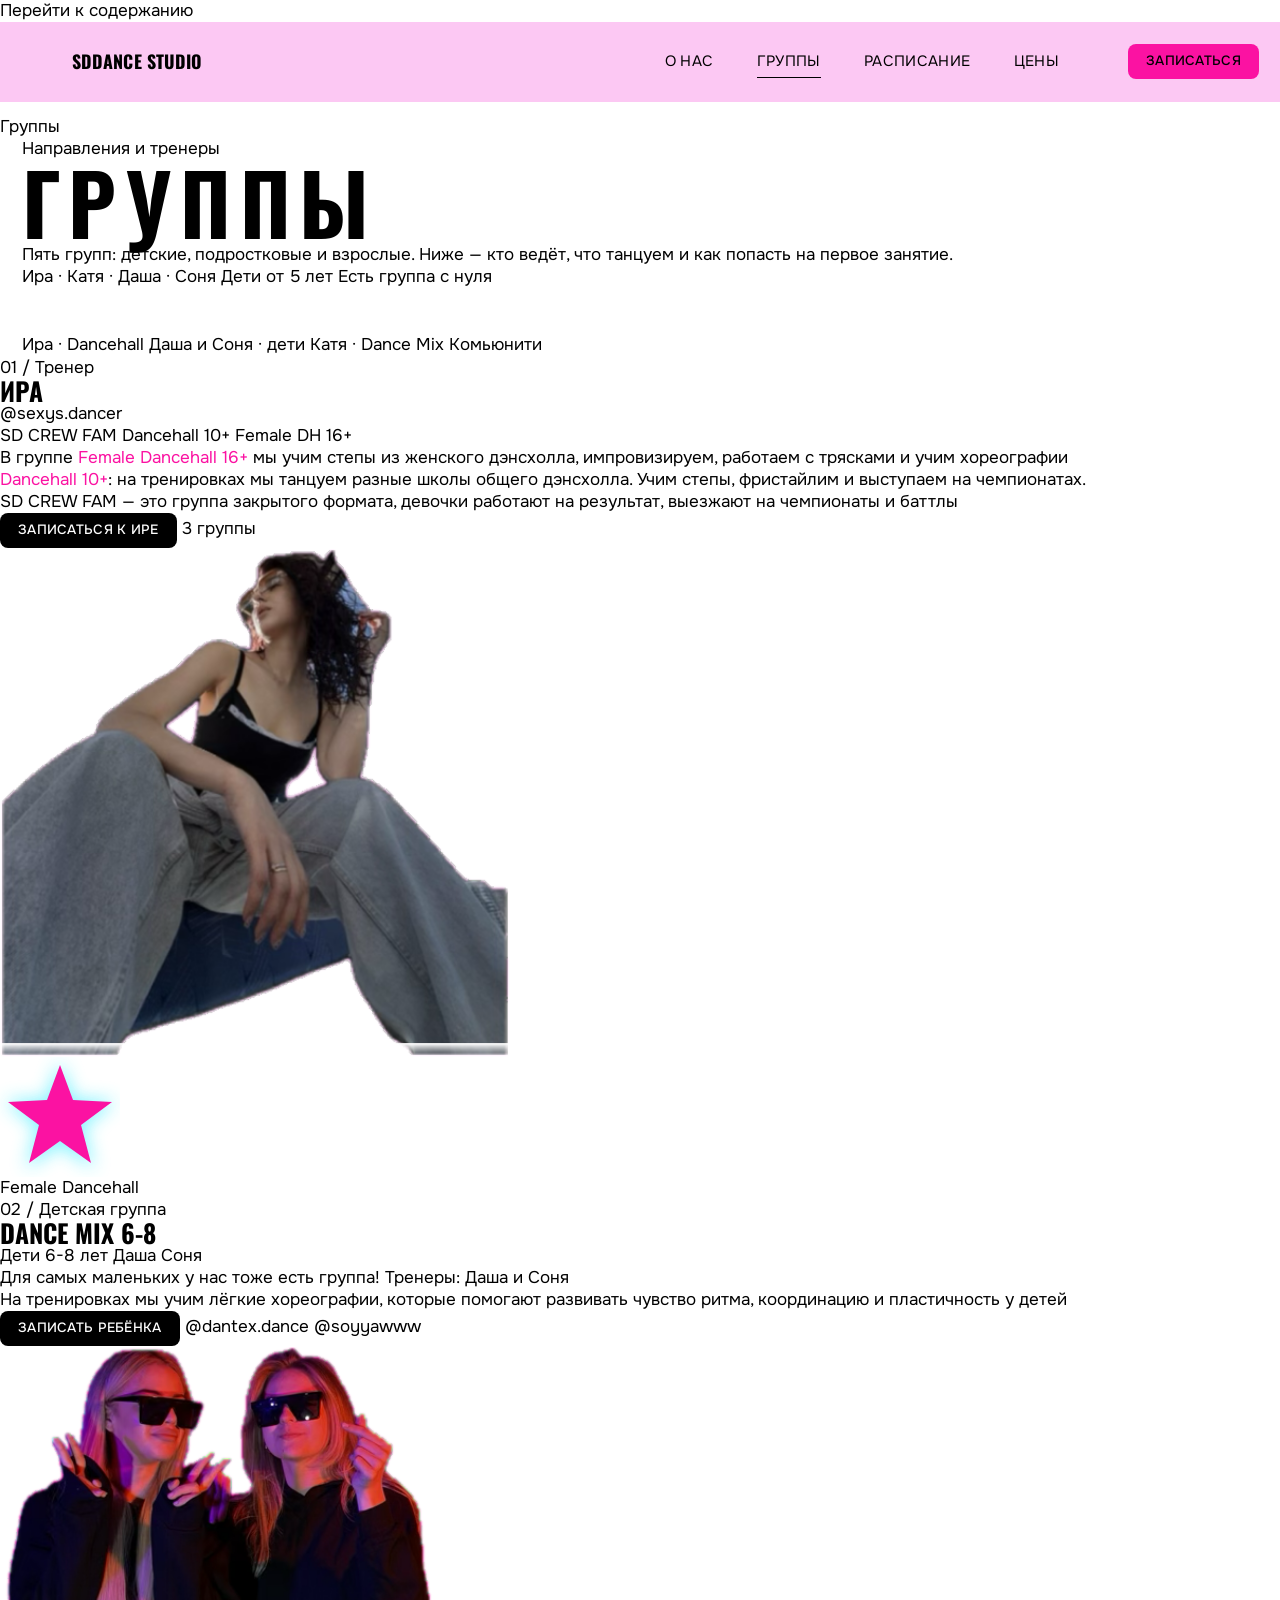
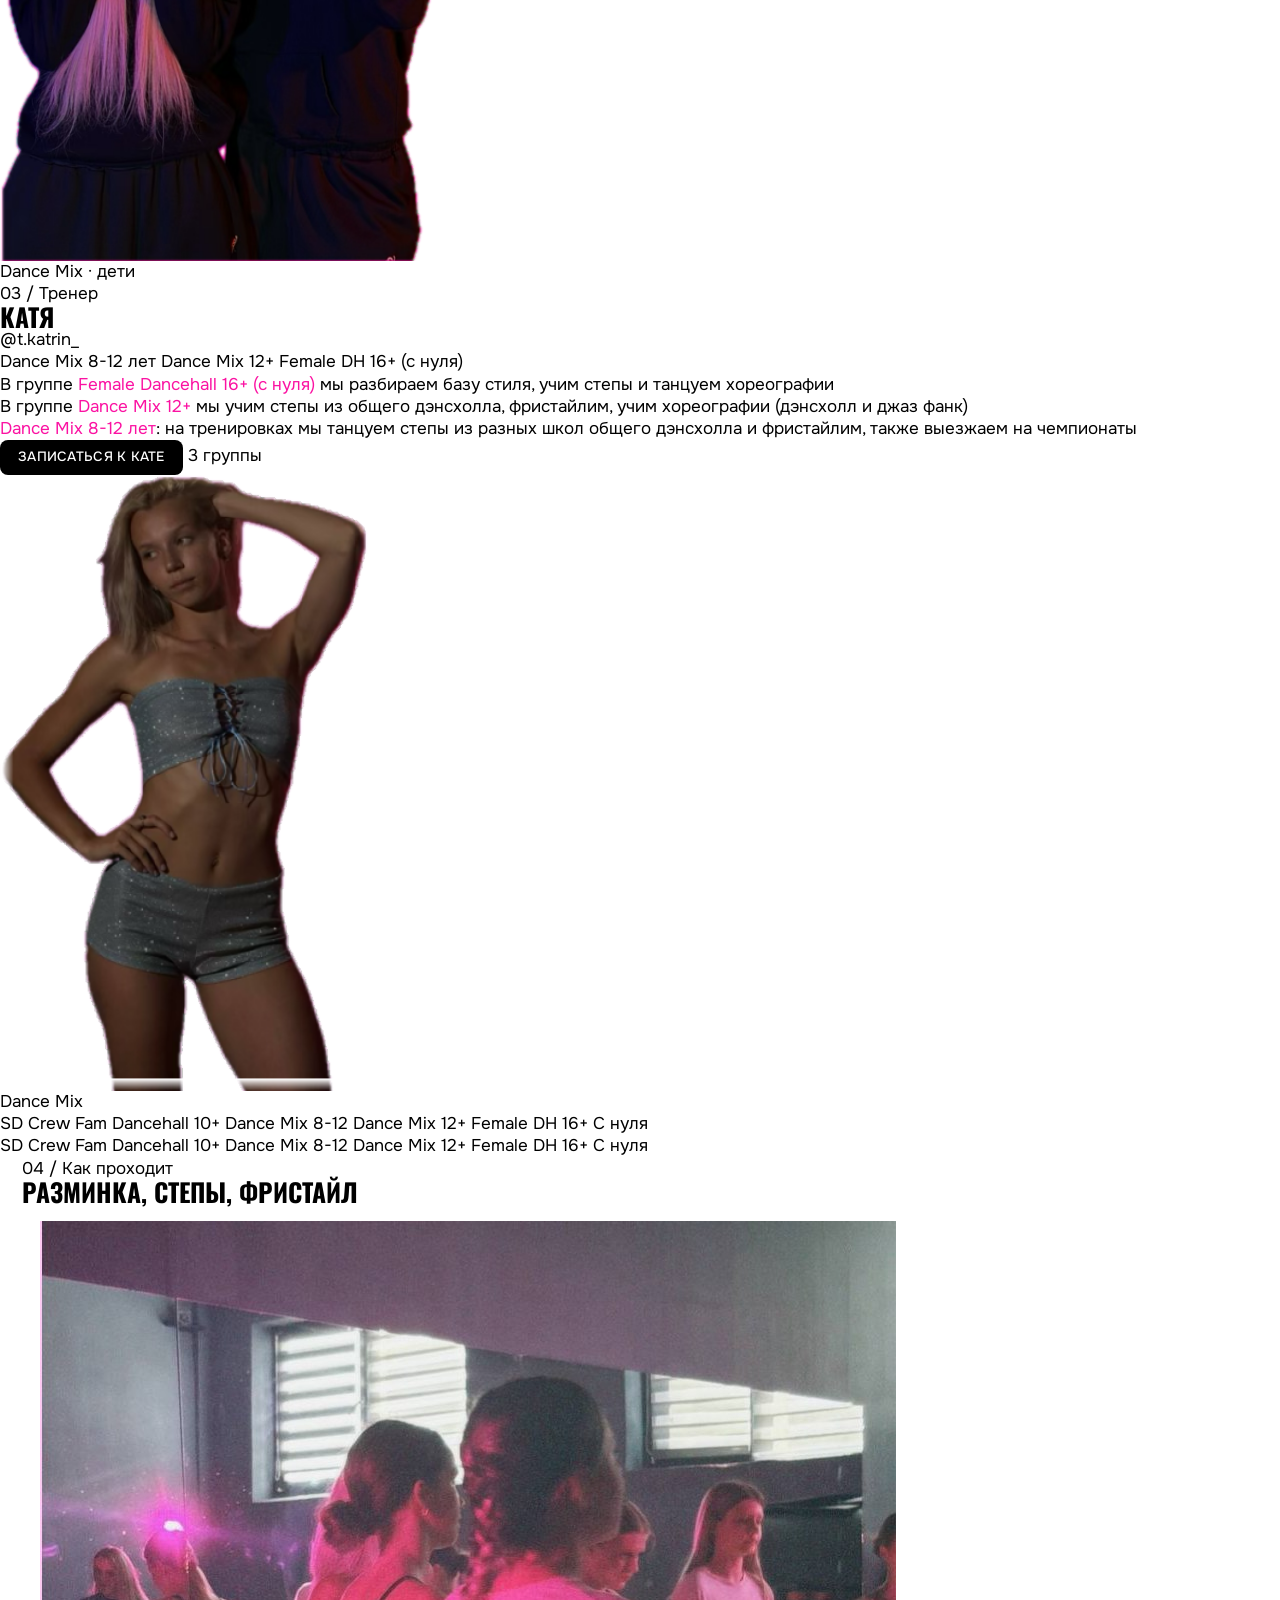
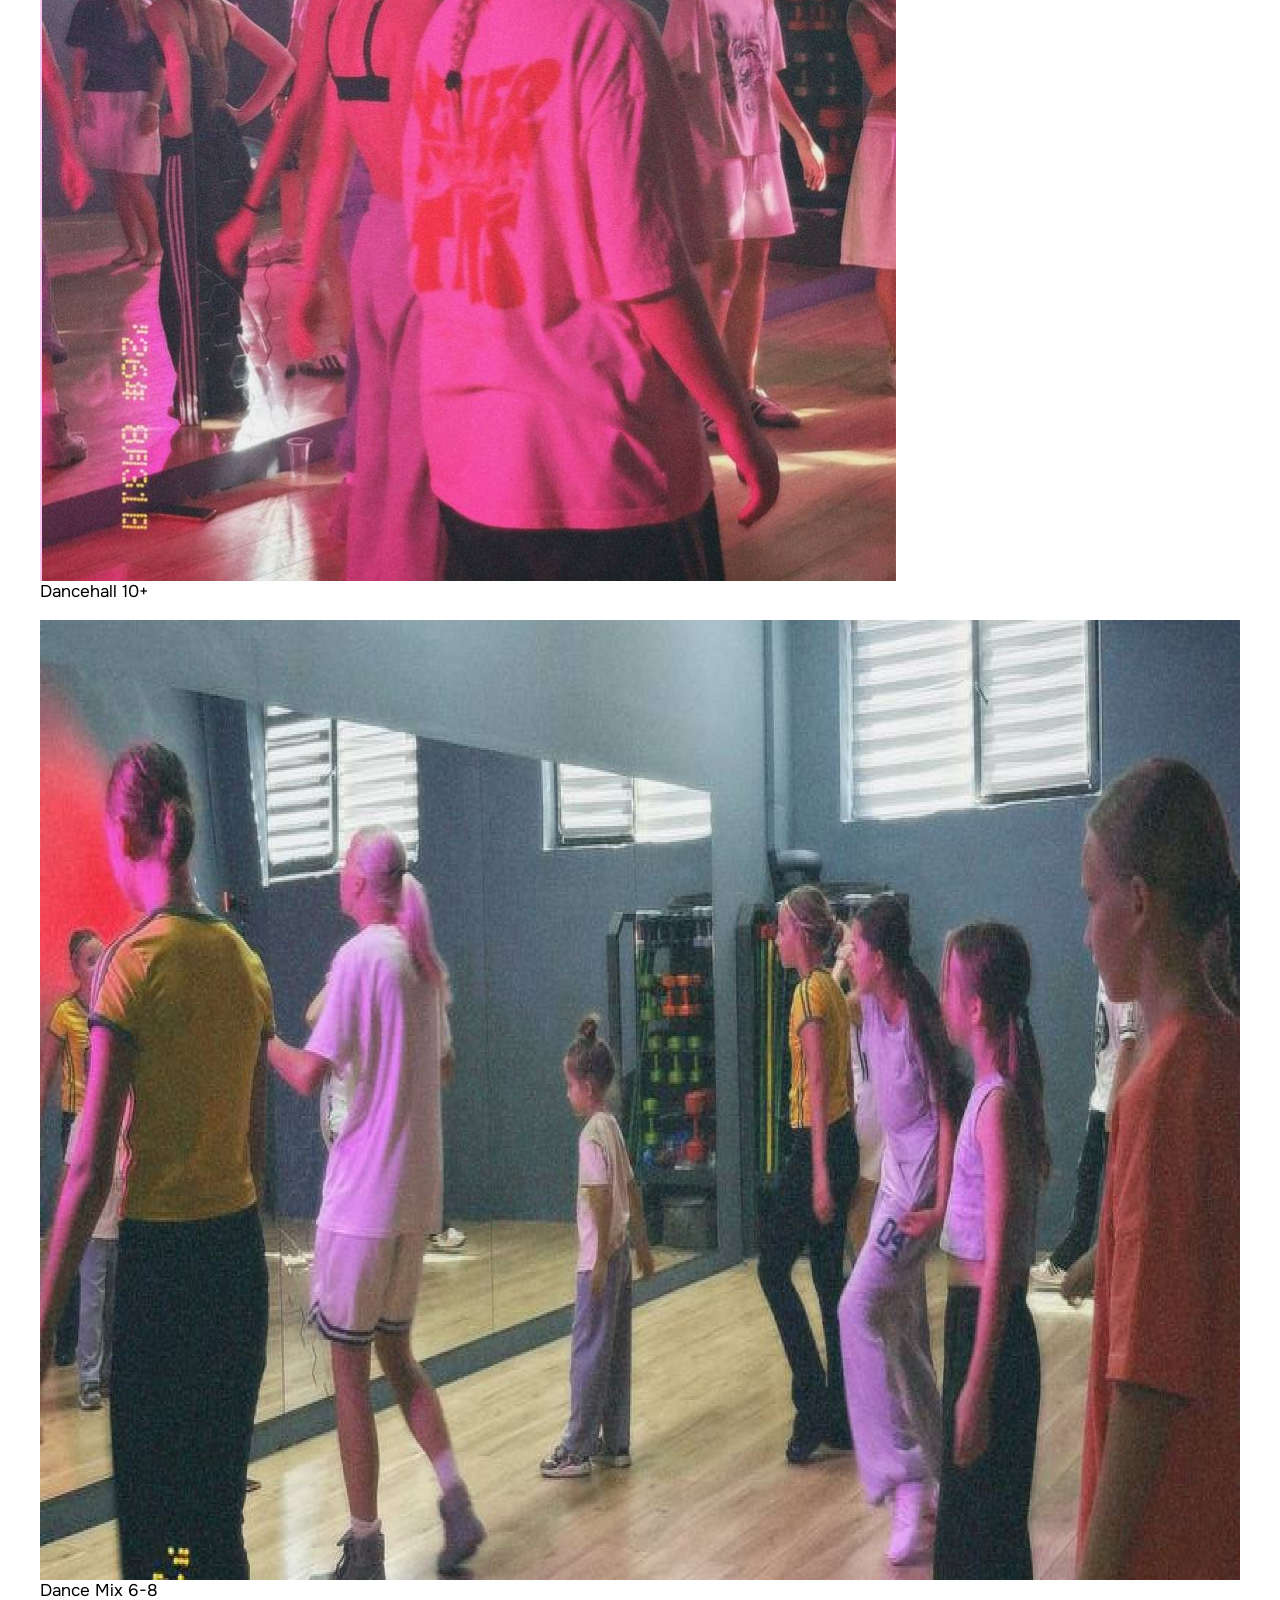
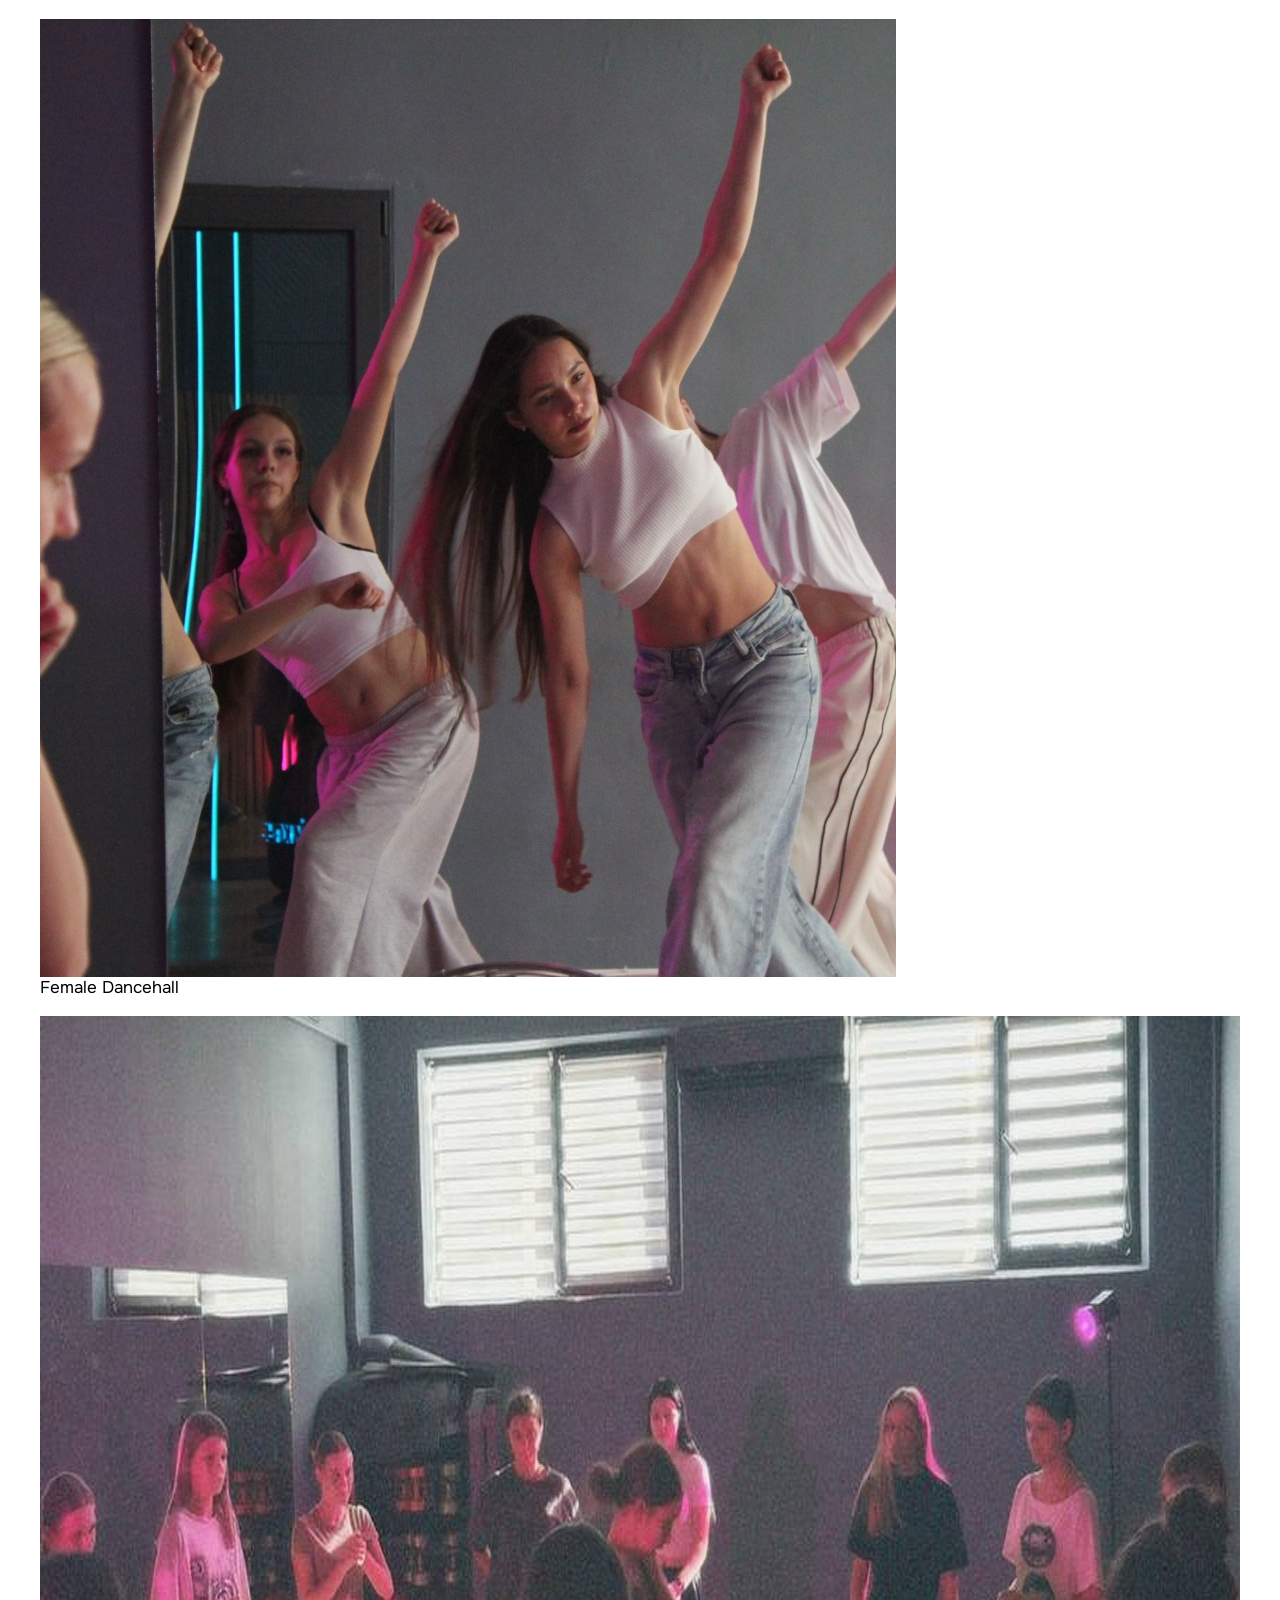
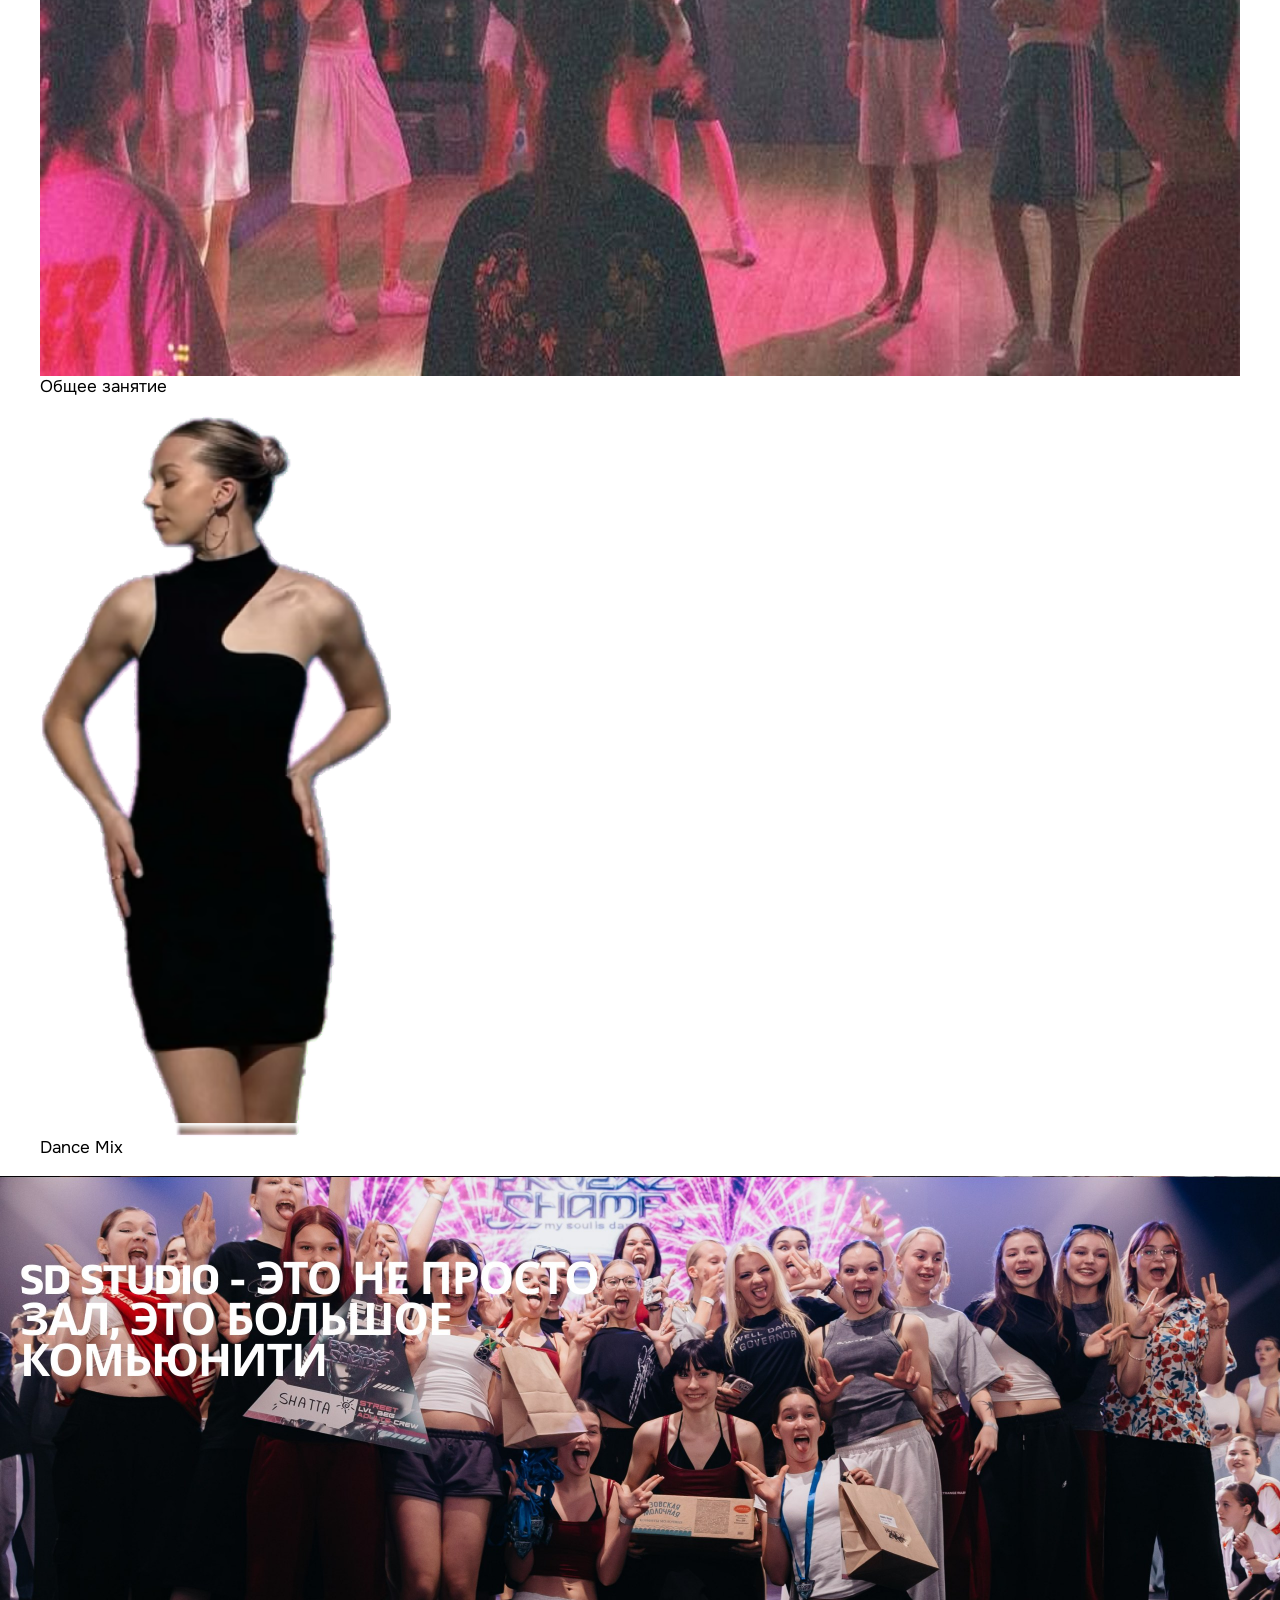
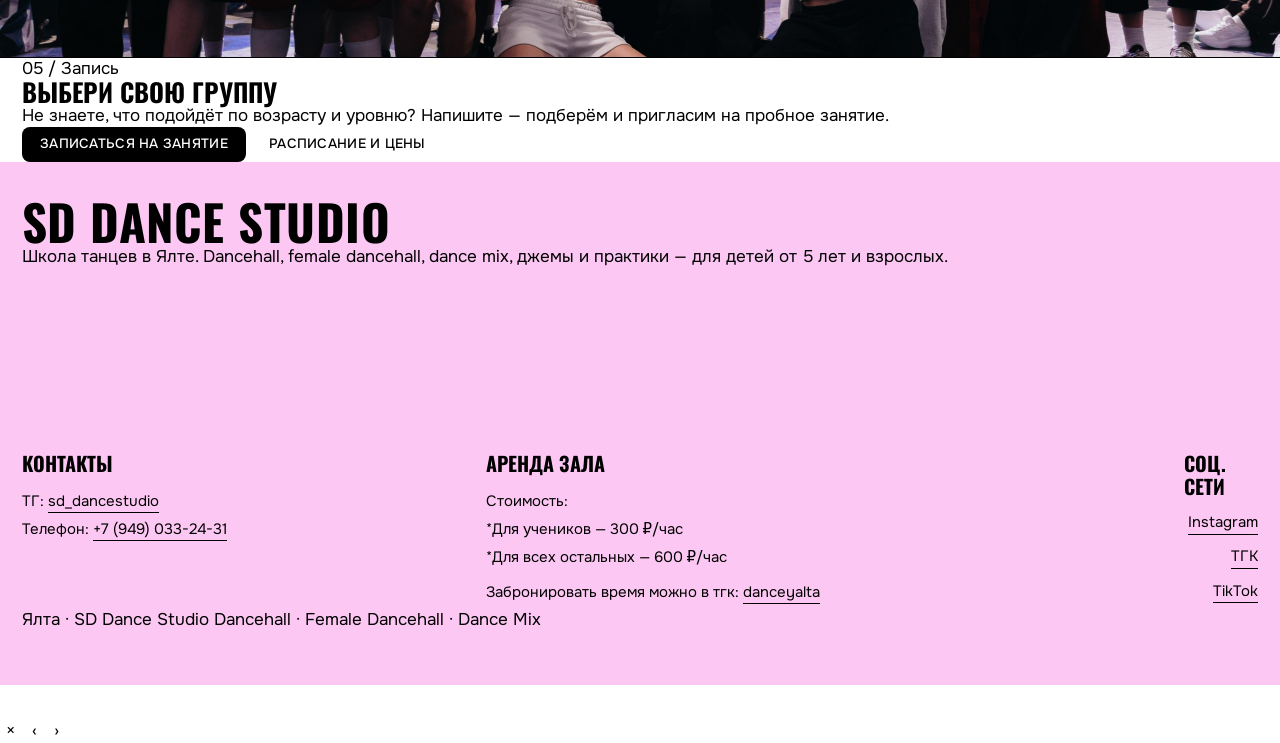
==== groups.html @ a7e32002 "Update site file: groups.html" ====
<!doctype html>
<html lang="ru" class="no-js">
<head>
<meta charset="utf-8">
<script>document.documentElement.className = 'js';</script>
<meta name="viewport" content="width=device-width, initial-scale=1, viewport-fit=cover, interactive-widget=resizes-content">
<title>Группы SD Dance Studio — dancehall, female dancehall, dance mix в Ялте</title>
<meta name="description" content="Группы SD Dance Studio в Ялте: SD CREW FAM, Dancehall 10+, Female Dancehall 16+, Dance Mix 6–8, 8–12 и 12+. Тренеры Ира, Катя, Даша и Соня — расписание и запись.">
<meta name="theme-color" media="(prefers-color-scheme: light)" content="#fcc8f3">
<meta name="theme-color" media="(prefers-color-scheme: dark)" content="#111111">
<meta name="color-scheme" content="light dark">
<link rel="canonical" href="https://sd-dance-studio.ru/groups.html">
<meta property="og:type" content="website">
<meta property="og:title" content="Группы SD Dance Studio">
<meta property="og:description" content="Направления и тренеры SD Dance Studio в Ялте.">
<meta property="og:image" content="assets/img/groups-hero-class.jpg">
<link rel="icon" href="assets/favicon.svg" type="image/svg+xml">
<link rel="preload" href="assets/fonts/oswald-cyrillic-700.woff2" as="font" type="font/woff2" crossorigin>
<link rel="preload" href="assets/fonts/onest-cyrillic-400.woff2" as="font" type="font/woff2" crossorigin>
<link rel="stylesheet" href="css/fonts.css">
<link rel="stylesheet" href="css/style.css">
<link rel="stylesheet" href="css/motion.css">
</head>
<body>

<a class="skip-link" href="#main">Перейти к содержанию</a>

<div class="read-progress" aria-hidden="true"><div class="read-progress__bar"></div></div>

<div class="cursor-layer" aria-hidden="true">
  <span class="cursor-layer__light"></span>
  <span class="cursor-layer__ring"></span>
</div>

<div class="grain" aria-hidden="true"></div>

<header class="site-header">
  <div class="site-header__inner">
    <a class="logo" href="index.html"><span class="logo__mark" aria-hidden="true">SD</span>Dance Studio</a>
    <nav class="nav" aria-label="Основная навигация">
      <a class="nav__link" href="index.html#about">О нас</a>
      <a class="nav__link" href="groups.html" aria-current="page">Группы</a>
      <a class="nav__link" href="index.html#schedule">Расписание</a>
      <a class="nav__link" href="plans.html">Цены</a>
    </nav>
    <button class="btn btn--magenta" type="button" data-booking data-magnet="0.14">Записаться</button>
    <button class="burger" type="button" aria-expanded="false" aria-controls="mobile-menu" aria-label="Меню">
      <span></span><span></span><span></span>
    </button>
  </div>
  <nav class="mobile-menu" id="mobile-menu" aria-label="Мобильная навигация">
    <a class="mobile-menu__link" href="index.html#about"><span class="mobile-menu__num">01</span>О нас</a>
    <a class="mobile-menu__link" href="groups.html"><span class="mobile-menu__num">02</span>Группы</a>
    <a class="mobile-menu__link" href="plans.html"><span class="mobile-menu__num">03</span>Выбери своё</a>
    <button class="mobile-menu__link" type="button" data-booking><span class="mobile-menu__num">04</span>Записаться</button>
  </nav>
</header>

<main id="main">

  <!-- ================= Герой страницы ================= -->
  <section class="page-hero">
    <span class="page-hero__index" aria-hidden="true">Группы</span>
    <div class="shell">
      <div class="page-hero__meta">
        <span class="micro">Направления и тренеры</span>
      </div>
      <h1 class="page-hero__title display">
        <span class="ln"><span class="ln__in">Группы</span></span>
      </h1>
      <p class="page-hero__lead">Пять групп: детские, подростковые и взрослые. Ниже — кто ведёт, что
        танцуем и как попасть на первое занятие.</p>
      <div class="page-hero__facts">
        <span>Ира · Катя · Даша · Соня</span>
        <span>Дети от 5 лет</span>
        <span>Есть группа с нуля</span>
      </div>
    </div>
  </section>

  <!-- Быстрый переход по тренерам -->
  <div class="band">
    <div class="shell">
      <nav class="jump" aria-label="Быстрый переход">
        <a href="#trainer-ira">Ира · Dancehall</a>
        <a href="#trainer-kids">Даша и Соня · дети</a>
        <a href="#trainer-katya">Катя · Dance Mix</a>
        <a href="#community">Комьюнити</a>
      </nav>
    </div>
  </div>

  <!-- ================= Сцена 01. Тренер Ира ================= -->
  <section class="gpanel" id="trainer-ira">
    <div class="gpanel__text">
      <span class="micro rv">01 / Тренер</span>
      <div class="gpanel__head rv">
        <h2 class="gpanel__name display">Ира</h2>
        <a class="gpanel__nick" href="https://instagram.com/sexys.dancer" target="_blank" rel="noopener">@sexys.dancer</a>
      </div>
      <div class="gpanel__groups rv">
        <span class="chip chip--solid">SD CREW FAM</span>
        <span class="chip">Dancehall 10+</span>
        <span class="chip">Female DH 16+</span>
      </div>
      <div class="gpanel__body">
        <p class="lead rv">В группе <span class="accent">Female Dancehall 16+</span> мы учим степы из
          женского дэнсхолла, импровизируем, работаем с трясками и учим хореографии</p>
        <p class="rv"><span class="accent">Dancehall 10+</span>: на тренировках мы танцуем разные школы
          общего дэнсхолла. Учим степы, фристайлим и выступаем на чемпионатах.</p>
        <p class="rv">SD CREW FAM — это группа закрытого формата, девочки работают на результат,
          выезжают на чемпионаты и баттлы</p>
      </div>
      <div class="gpanel__foot rv">
        <button class="btn btn--black" type="button" data-booking data-magnet="0.14">Записаться к Ире</button>
        <span class="tag">3 группы</span>
      </div>
    </div>

    <div class="gpanel__media rv rv--scale mask-media">
      <img src="assets/img/trainer-ira.png" width="510" height="508" loading="lazy" data-parallax="0.07" alt="Тренер Ира">
      <img class="gpanel__sticker" src="assets/img/star.svg" width="120" height="120" alt="" aria-hidden="true">
      <span class="gpanel__tag">Female Dancehall</span>
    </div>
  </section>

  <!-- ================= Сцена 02. Детская группа ================= -->
  <section class="gpanel gpanel--alt gpanel--magenta" id="trainer-kids">
    <div class="gpanel__text">
      <span class="micro rv">02 / Детская группа</span>
      <div class="gpanel__head rv">
        <h2 class="gpanel__name display">Dance Mix 6-8</h2>
      </div>
      <div class="gpanel__groups rv">
        <span class="chip chip--solid">Дети 6-8 лет</span>
        <span class="chip">Даша</span>
        <span class="chip">Соня</span>
      </div>
      <div class="gpanel__body">
        <p class="lead rv">Для самых маленьких у нас тоже есть группа! Тренеры: Даша и Соня</p>
        <p class="rv">На тренировках мы учим лёгкие хореографии, которые помогают развивать чувство ритма,
          координацию и пластичность у детей</p>
      </div>
      <div class="gpanel__foot rv">
        <button class="btn btn--black" type="button" data-booking data-magnet="0.14">Записать ребёнка</button>
        <a class="gpanel__nick" href="https://instagram.com/dantex.dance" target="_blank" rel="noopener">@dantex.dance</a>
        <a class="gpanel__nick" href="https://instagram.com/soyyawww" target="_blank" rel="noopener">@soyyawww</a>
      </div>
    </div>

    <div class="gpanel__media rv rv--scale mask-media">
      <img src="assets/img/trainers-dasha-sonya.png" width="432" height="514" loading="lazy"
           data-parallax="0.07" alt="Тренеры Даша и Соня">
      <span class="gpanel__tag">Dance Mix · дети</span>
    </div>
  </section>

  <!-- ================= Сцена 03. Тренер Катя ================= -->
  <section class="gpanel" id="trainer-katya">
    <div class="gpanel__text">
      <span class="micro rv">03 / Тренер</span>
      <div class="gpanel__head rv">
        <h2 class="gpanel__name display">Катя</h2>
        <a class="gpanel__nick" href="https://instagram.com/t.katrin_" target="_blank" rel="noopener">@t.katrin_</a>
      </div>
      <div class="gpanel__groups rv">
        <span class="chip chip--solid">Dance Mix 8-12 лет</span>
        <span class="chip">Dance Mix 12+</span>
        <span class="chip">Female DH 16+ (с нуля)</span>
      </div>
      <div class="gpanel__body">
        <p class="lead rv">В группе <span class="accent">Female Dancehall 16+ (с нуля)</span> мы разбираем
          базу стиля, учим степы и танцуем хореографии</p>
        <p class="rv">В группе <span class="accent">Dance Mix 12+</span> мы учим степы из общего дэнсхолла,
          фристайлим, учим хореографии (дэнсхолл и джаз фанк)</p>
        <p class="rv"><span class="accent">Dance Mix 8-12 лет</span>: на тренировках мы танцуем степы из
          разных школ общего дэнсхолла и фристайлим, также выезжаем на чемпионаты</p>
      </div>
      <div class="gpanel__foot rv">
        <button class="btn btn--black" type="button" data-booking data-magnet="0.14">Записаться к Кате</button>
        <span class="tag">3 группы</span>
      </div>
    </div>

    <div class="gpanel__media rv rv--scale mask-media">
      <img src="assets/img/trainer-katya.png" width="368" height="616" loading="lazy" data-parallax="0.07" alt="Тренер Катя">
      <span class="gpanel__tag">Dance Mix</span>
    </div>
  </section>

  <!-- ================= Кинетическая лента ================= -->
  <div class="ticker ticker--dark ticker--rev" aria-label="Группы студии">
    <div class="ticker__track">
      <div class="ticker__group">
        <span class="ticker__item">SD Crew Fam</span>
        <span class="ticker__item ticker__item--ghost">Dancehall 10+</span>
        <span class="ticker__item">Dance Mix 8-12</span>
        <span class="ticker__item ticker__item--ghost">Dance Mix 12+</span>
        <span class="ticker__item">Female DH 16+</span>
        <span class="ticker__item ticker__item--ghost">С нуля</span>
      </div>
      <div class="ticker__group" aria-hidden="true">
        <span class="ticker__item">SD Crew Fam</span>
        <span class="ticker__item ticker__item--ghost">Dancehall 10+</span>
        <span class="ticker__item">Dance Mix 8-12</span>
        <span class="ticker__item ticker__item--ghost">Dance Mix 12+</span>
        <span class="ticker__item">Female DH 16+</span>
        <span class="ticker__item ticker__item--ghost">С нуля</span>
      </div>
    </div>
  </div>

  <!-- ================= Фото-рейл ================= -->
  <section class="sec band">
    <div class="shell">
      <div class="sec-head">
        <span class="micro rv">04 / Как проходит</span>
        <h2 class="sec-head__title display rv">Разминка, степы, фристайл</h2>
      </div>
    </div>

    <div class="rail" role="region" aria-label="Фоторепортаж с занятий" tabindex="0">
      <figure class="rail__item rail__item--wide rv mask-media">
        <img src="assets/img/groups-hero-class.jpg" width="856" height="960" loading="lazy"
             alt="Ученицы SD Dance Studio на занятии по dancehall">
        <figcaption class="rail__cap">Dancehall 10+</figcaption>
      </figure>
      <figure class="rail__item rv mask-media">
        <img src="assets/img/groups-kids-class.jpg" width="1704" height="960" loading="lazy"
             alt="Детская группа Dance Mix 6–8 лет на занятии">
        <figcaption class="rail__cap">Dance Mix 6-8</figcaption>
      </figure>
      <figure class="rail__item rv mask-media">
        <img src="assets/img/groups-female-dh.jpg" width="856" height="958" loading="lazy"
             alt="Female Dancehall: ученицы студии на неоновом свете">
        <figcaption class="rail__cap">Female Dancehall</figcaption>
      </figure>
      <figure class="rail__item rail__item--wide rv mask-media">
        <img src="assets/img/hero-studio.jpg" width="1708" height="960" loading="lazy"
             alt="Общее занятие в зале студии">
        <figcaption class="rail__cap">Общее занятие</figcaption>
      </figure>
      <figure class="rail__item rv mask-media">
        <img src="assets/img/mix-girl.png" width="352" height="722" loading="lazy"
             alt="Ученица группы Dance Mix">
        <figcaption class="rail__cap">Dance Mix</figcaption>
      </figure>
    </div>
  </section>

  <!-- ================= Комьюнити ================= -->
  <section class="community rv" id="community">
    <h2 class="visually-hidden">SD Studio — это не просто зал, это большое комьюнити</h2>
    <img src="assets/img/groups-community.jpg" width="2560" height="964" loading="lazy"
         alt="Команда SD Dance Studio на чемпионате: надпись «SD Studio — это не просто зал, это большое комьюнити», ученицы и тренеры">
  </section>

  <section class="cta">
    <div class="cta__grid" aria-hidden="true"></div>
    <div class="cta__inner shell">
      <span class="micro rv">05 / Запись</span>
      <h2 class="cta__title display rv rv--mask">Выбери свою группу</h2>
      <p class="cta__lead rv">Не знаете, что подойдёт по возрасту и уровню? Напишите — подберём
        и пригласим на пробное занятие.</p>
      <div class="cta__actions rv">
        <button class="btn btn--black btn--lg" type="button" data-booking data-magnet="0.16">Записаться на занятие</button>
        <a class="btn btn--outline btn--lg" href="plans.html">Расписание и цены</a>
      </div>
    </div>
  </section>
</main>

<footer class="site-footer">
  <div class="shell">
    <div class="footer__top">
      <div class="site-footer__logo">SD Dance Studio</div>
      <p class="footer__tag">Школа танцев в Ялте. Dancehall, female dancehall, dance mix, джемы
        и практики — для детей от 5 лет и взрослых.</p>
    </div>

    <div class="footer__grid">
      <div class="footer__col">
        <h3 class="footer__head">Контакты</h3>
        <p class="footer__text">ТГ: <a class="footer__link" href="https://t.me/sd_dancestudio" target="_blank" rel="noopener">sd_dancestudio</a></p>
        <p class="footer__text">Телефон: <a class="footer__link" href="tel:+79490332431">+7 (949) 033-24-31</a></p>
      </div>
      <div class="footer__col">
        <h3 class="footer__head">Аренда зала</h3>
        <p class="footer__text">Стоимость:</p>
        <p class="footer__text">*Для учеников — 300 ₽/час</p>
        <p class="footer__text">*Для всех остальных — 600 ₽/час</p>
        <p class="footer__text footer__text--muted">Забронировать время можно в тгк:
          <a class="footer__link" href="https://t.me/danceyalta" target="_blank" rel="noopener">danceyalta</a></p>
      </div>
      <div class="footer__col">
        <h3 class="footer__head">Соц. сети</h3>
        <div class="footer__links">
          <a class="footer__link" href="https://instagram.com/sd_dancestudio" target="_blank" rel="noopener">Instagram</a>
          <a class="footer__link" href="https://t.me/danceyalta" target="_blank" rel="noopener">ТГК</a>
          <a class="footer__link" href="https://www.tiktok.com/@sd_dancestudio" target="_blank" rel="noopener">TikTok</a>
        </div>
      </div>
    </div>

    <div class="footer__bottom">
      <span>Ялта · SD Dance Studio</span>
      <span>Dancehall · Female Dancehall · Dance Mix</span>
    </div>
  </div>
</footer>

<div class="modal" id="booking" data-open="false" role="dialog" aria-modal="true" aria-labelledby="booking-title">
  <div class="modal__box">
    <button class="modal__close" type="button" data-close aria-label="Закрыть">&times;</button>
    <h2 class="modal__title" id="booking-title">Записаться на занятие</h2>

    <div class="modal__tabs" role="tablist" aria-label="Способ связи">
      <button class="modal__tab" type="button" role="tab" id="tab-form" aria-selected="true" aria-controls="pane-form">Форма</button>
      <button class="modal__tab" type="button" role="tab" id="tab-contacts" aria-selected="false" aria-controls="pane-contacts">Контакты</button>
    </div>

    <div class="modal__pane" id="pane-form" role="tabpanel" aria-labelledby="tab-form">
      <!-- Чтобы заявки уходили на почту или в Telegram-бот, впишите адрес приёмника
           в data-endpoint (например, Web3Forms/Formspree). Без него форма открывает
           Telegram с готовым текстом заявки.
           novalidate: разметку проверяет js/main.js, чтобы сообщение об ошибке
           всегда было видно в самой форме. -->
      <form class="booking-form" data-endpoint="" novalidate>
        <!-- приманка для ботов: люди этого поля не видят -->
        <span class="visually-hidden" aria-hidden="true">
          <label>Не заполняйте это поле
            <input type="text" name="company" tabindex="-1" autocomplete="off" data-honeypot>
          </label>
        </span>
        <label class="field"><span>Имя</span>
          <input type="text" name="name" autocomplete="name" enterkeyhint="next" required placeholder="Как вас зовут">
        </label>
        <label class="field"><span>Телефон</span>
          <input type="tel" name="phone" inputmode="tel" autocomplete="tel" enterkeyhint="next" required placeholder="+7 (___) ___-__-__">
        </label>
        <label class="field"><span>Группа</span>
          <select name="group">
          <option value="">Не знаю — помогите выбрать</option>
          <option>Dance mix 6-8 лет</option>
          <option>Dancehall 10+</option>
          <option>Dance mix 8-12 лет</option>
          <option>Dance mix 12+</option>
          <option>Female Dancehall 16+</option>
          <option>Female Dancehall 16+ (с нуля)</option>
          <option>SD CREW FAM (команда)</option>
          <option>Аренда зала</option>
          </select>
        </label>
        <label class="field"><span>Комментарий</span>
          <textarea name="comment" rows="3" enterkeyhint="send" placeholder="Возраст, опыт, удобное время"></textarea>
        </label>
        <p class="form-status" role="status" aria-live="polite"></p>
        <button class="btn btn--magenta btn--block" type="submit">Отправить заявку</button>
        <a class="btn btn--black btn--block booking-form__manual" hidden target="_blank" rel="noopener">Отправить в Telegram вручную</a>
        <p class="form-note">Нажимая кнопку, вы соглашаетесь на обработку персональных данных.
          Заявка уйдёт нам в Telegram — ответим и подберём группу.</p>
      </form>
    </div>

    <div class="modal__pane" id="pane-contacts" role="tabpanel" aria-labelledby="tab-contacts" hidden>
      <p class="modal__text">Напишите нам в Telegram или позвоните — подберём группу по возрасту и
        уровню и пригласим на пробное занятие.</p>
      <div class="modal__list">
        <p class="modal__row"><span>Telegram</span> <b><a href="https://t.me/sd_dancestudio" target="_blank" rel="noopener">@sd_dancestudio</a></b></p>
        <p class="modal__row"><span>Телефон</span> <b><a href="tel:+79490332431">+7 (949) 033-24-31</a></b></p>
        <p class="modal__row"><span>Телеграм-канал</span> <b><a href="https://t.me/danceyalta" target="_blank" rel="noopener">danceyalta</a></b></p>
      </div>
      <a class="btn btn--magenta btn--block" href="https://t.me/sd_dancestudio" target="_blank" rel="noopener">Написать в Telegram</a>
    </div>
  </div>
</div>

<!-- Просмотр фотографий: клик по кадру в рейле открывает снимок -->
<div class="lightbox" id="lightbox" data-open="false" role="dialog" aria-modal="true" aria-label="Просмотр фотографии">
  <figure class="lightbox__fig">
    <img class="lightbox__img" src="" alt="">
    <figcaption class="lightbox__cap"></figcaption>
  </figure>
  <button class="lightbox__close" type="button" data-lb-close aria-label="Закрыть просмотр">&times;</button>
  <button class="lightbox__nav lightbox__nav--prev" type="button" data-lb-prev aria-label="Предыдущее фото">&#8249;</button>
  <button class="lightbox__nav lightbox__nav--next" type="button" data-lb-next aria-label="Следующее фото">&#8250;</button>
</div>

<!-- Липкая кнопка записи на телефоне -->
<div class="mobile-cta">
  <button class="btn btn--magenta" type="button" data-booking>Записаться на занятие</button>
</div>

<!-- Кнопка «наверх» -->
<button class="to-top" type="button" aria-label="Наверх">
  <svg viewBox="0 0 24 24" fill="none" stroke="currentColor" stroke-width="2.2" stroke-linecap="round"
       stroke-linejoin="round" aria-hidden="true"><path d="M12 19V5"/><path d="m5 12 7-7 7 7"/></svg>
</button>

<script src="js/main.js"></script>
<script src="js/motion.js"></script>
</body>
</html>
---- css/fonts.css ----
/* Локальные копии шрифтов (Google Fonts, OFL).
   Oswald — дисплейный (тяжёлый сжатый гротеск, как в макете).
   Onest — текстовый (геометрический гротеск). Onest — вариативный файл, поэтому
   вес задаётся диапазоном 100–900. */

@font-face {
  font-family: 'Oswald';
  font-style: normal;
  font-weight: 500;
  font-display: swap;
  src: url('../assets/fonts/oswald-cyrillic-500.woff2') format('woff2');
  unicode-range: U+0301, U+0400-045F, U+0490-0491, U+04B0-04B1, U+2116;
}
@font-face {
  font-family: 'Oswald';
  font-style: normal;
  font-weight: 500;
  font-display: swap;
  src: url('../assets/fonts/oswald-latin-500.woff2') format('woff2');
  unicode-range: U+0000-00FF, U+0131, U+0152-0153, U+02BB-02BC, U+02C6, U+02DA, U+02DC, U+0304,
    U+0308, U+0329, U+2000-206F, U+20AC, U+2122, U+2191, U+2193, U+2212, U+2215, U+FEFF, U+FFFD;
}
@font-face {
  font-family: 'Oswald';
  font-style: normal;
  font-weight: 700;
  font-display: swap;
  src: url('../assets/fonts/oswald-cyrillic-700.woff2') format('woff2');
  unicode-range: U+0301, U+0400-045F, U+0490-0491, U+04B0-04B1, U+2116;
}
@font-face {
  font-family: 'Oswald';
  font-style: normal;
  font-weight: 700;
  font-display: swap;
  src: url('../assets/fonts/oswald-latin-700.woff2') format('woff2');
  unicode-range: U+0000-00FF, U+0131, U+0152-0153, U+02BB-02BC, U+02C6, U+02DA, U+02DC, U+0304,
    U+0308, U+0329, U+2000-206F, U+20AC, U+2122, U+2191, U+2193, U+2212, U+2215, U+FEFF, U+FFFD;
}
@font-face {
  font-family: 'Onest';
  font-style: normal;
  font-weight: 100 900;
  font-display: swap;
  src: url('../assets/fonts/onest-cyrillic-400.woff2') format('woff2');
  unicode-range: U+0301, U+0400-045F, U+0490-0491, U+04B0-04B1, U+2116;
}
@font-face {
  font-family: 'Onest';
  font-style: normal;
  font-weight: 100 900;
  font-display: swap;
  src: url('../assets/fonts/onest-latin-400.woff2') format('woff2');
  unicode-range: U+0000-00FF, U+0131, U+0152-0153, U+02BB-02BC, U+02C6, U+02DA, U+02DC, U+0304,
    U+0308, U+0329, U+2000-206F, U+20AC, U+2122, U+2191, U+2193, U+2212, U+2215, U+FEFF, U+FFFD;
}
---- css/style.css ----
/* ==========================================================================
   SD DANCE STUDIO — вёрстка по макету Figma (лендинг, «Группы», «Выбери своё»)
   Палитра и пропорции сняты с макета: 1280 / 800 / 375.
   ========================================================================== */

/* --- 1. Переменные -------------------------------------------------------- */
:root {
  --pink: #fcc8f3;
  --magenta: #fb12a2;
  --black: #000;
  --white: #fff;

  --display: 'Oswald', 'Arial Narrow', Impact, sans-serif;
  --text: 'Onest', system-ui, -apple-system, 'Segoe UI', Arial, sans-serif;

  --shell: 1280px;
  --pad: min(22px, 1.72vw);

  --header-h: 80px;
  --radius: 8px;

  /* типографика: значение с макета 1280, ниже 1280 масштабируется по vw */
  --fs-hero: min(80px, 6.25vw);
  --fs-title-band: min(84px, 6.56vw);
  --fs-h1-page: min(84px, 6.56vw);
  --fs-h2: min(41px, 3.2vw);
  --fs-h2-sm: min(30px, 2.34vw);
  --fs-cta: min(56px, 4.38vw);
  --fs-card: min(26px, 2.03vw);
  --fs-item: min(22px, 1.72vw);
  --fs-body: min(17px, 1.33vw);
  --fs-small: min(15px, 1.17vw);
  --fs-nav: min(15px, 1.17vw);
  --fs-btn: min(13.5px, 1.05vw);
  --fs-logo: min(18px, 1.4vw);
  --fs-footer-logo: min(49px, 3.83vw);
  --fs-footer-head: min(20px, 1.56vw);

  --lh-body: 1.3;
  --tracking-hero: 0.1em;
  --tracking-nav: 0.02em;
}

/* --- 2. Базовая разметка -------------------------------------------------- */
*,
*::before,
*::after {
  box-sizing: border-box;
}

html {
  scroll-behavior: smooth;
}

body {
  margin: 0;
  background: var(--white);
  color: var(--black);
  font-family: var(--text);
  font-size: var(--fs-body);
  line-height: var(--lh-body);
  -webkit-font-smoothing: antialiased;
  text-rendering: optimizeLegibility;
}

img {
  display: block;
  max-width: 100%;
}

a {
  color: inherit;
  text-decoration: none;
}

button {
  font: inherit;
  color: inherit;
  border: 0;
  background: none;
  cursor: pointer;
}

h1,
h2,
h3,
p,
ol,
ul {
  margin: 0;
}

ol,
ul {
  padding: 0;
  list-style: none;
}

.shell {
  width: 100%;
  max-width: var(--shell);
  margin-inline: auto;
  padding-inline: var(--pad);
}

.visually-hidden {
  position: absolute;
  width: 1px;
  height: 1px;
  margin: -1px;
  padding: 0;
  overflow: hidden;
  clip: rect(0 0 0 0);
  white-space: nowrap;
  border: 0;
}

/* Дисплейная типографика */
.display {
  font-family: var(--display);
  font-weight: 700;
  text-transform: uppercase;
  line-height: 0.95;
  letter-spacing: 0;
}

.accent {
  color: var(--magenta);
}

/* --- 3. Кнопки ------------------------------------------------------------ */
.btn {
  display: inline-flex;
  align-items: center;
  justify-content: center;
  gap: 0.5em;
  padding: 0.62em 1.35em 0.72em;
  border-radius: var(--radius);
  font-family: var(--text);
  font-size: var(--fs-btn);
  font-weight: 500;
  letter-spacing: var(--tracking-nav);
  text-transform: uppercase;
  text-align: center;
  transition: transform 0.15s ease, background-color 0.2s ease, color 0.2s ease;
  will-change: transform;
}

@media (hover: hover) and (pointer: fine) {
  .btn:hover {
    transform: translateY(-1px);
  }
}

.btn:active {
  transform: translateY(0);
}

.btn--magenta {
  background: var(--magenta);
  color: var(--black);
}

@media (hover: hover) and (pointer: fine) {
  .btn--magenta:hover {
    background: #e00f92;
  }
}

.btn--pink {
  background: var(--pink);
  color: var(--black);
}

.btn--black {
  background: var(--black);
  color: var(--white);
}

.btn--white {
  background: var(--white);
  color: var(--black);
}

.btn--block {
  display: flex;
  width: 100%;
}

/* --- 4. Шапка ------------------------------------------------------------- */
.site-header {
  position: sticky;
  top: 0;
  z-index: 40;
  background: var(--pink);
}

.site-header__inner {
  display: flex;
  align-items: center;
  gap: clamp(12px, 2vw, 32px);
  height: var(--header-h);
  padding-left: 72px;
  padding-right: 21px;
  max-width: var(--shell);
  margin-inline: auto;
}

.logo {
  font-family: var(--display);
  font-weight: 700;
  font-size: var(--fs-logo);
  letter-spacing: 0.005em;
  text-transform: uppercase;
  white-space: nowrap;
}

.nav {
  display: flex;
  align-items: center;
  gap: clamp(16px, 3.4vw, 44px);
  margin-left: auto;
}

.nav__link {
  font-size: var(--fs-nav);
  font-weight: 400;
  letter-spacing: var(--tracking-nav);
  text-transform: uppercase;
  padding-block: 6px;
  border-bottom: 1px solid transparent;
  transition: border-color 0.2s ease;
}

.nav__link:hover,
.nav__link[aria-current='page'] {
  border-bottom-color: currentColor;
}

.site-header .btn {
  margin-left: clamp(16px, 3.4vw, 44px);
}

/* Бургер и мобильное меню */
.burger {
  display: none;
  margin-left: auto;
  width: 30px;
  height: 30px;
  position: relative;
}

.burger span {
  position: absolute;
  left: 50%;
  top: 50%;
  width: 26px;
  height: 2.5px;
  background: var(--black);
  transform: translate(-50%, -50%);
  transition: transform 0.25s ease, opacity 0.2s ease;
}

.burger span:nth-child(2) {
  transform: translate(-50%, -50%) rotate(90deg);
}

.burger span:nth-child(3) {
  display: none;
}

.burger[aria-expanded='true'] span:nth-child(2) {
  opacity: 0;
}

.burger[aria-expanded='true'] span:nth-child(1) {
  transform: translate(-50%, -50%) rotate(0deg);
}

.mobile-menu {
  display: none;
  background: var(--pink);
  border-top: 1px solid var(--black);
}

.mobile-menu__link {
  display: block;
  padding: 18px var(--pad);
  font-family: var(--display);
  font-weight: 500;
  font-size: 22px;
  letter-spacing: 0.01em;
  text-transform: uppercase;
  border-bottom: 1px solid var(--black);
}

.mobile-menu__link:last-child {
  border-bottom: 0;
}

/* --- 5. Полосы и секции --------------------------------------------------- */
.band {
  background: var(--white);
}

.hero-band {
  background: var(--white);
  padding-block: clamp(10px, 1.7vw, 22px) clamp(24px, 4.8vw, 61px);
}

.hero-band__title {
  font-size: var(--fs-hero);
  letter-spacing: var(--tracking-hero);
  line-height: 1;
}

.title-band {
  background: var(--white);
  padding-block: clamp(8px, 1.1vw, 14px) clamp(10px, 1.3vw, 17px);
  font-size: var(--fs-title-band);
  letter-spacing: var(--tracking-hero);
  line-height: 1;
  font-family: var(--display);
  font-weight: 700;
  text-transform: uppercase;
}

.page-hero {
  background: var(--white);
  padding-block: clamp(8px, 1.1vw, 14px) clamp(20px, 3.6vw, 46px);
}

.page-hero__title {
  font-size: var(--fs-h1-page);
  letter-spacing: var(--tracking-hero);
  line-height: 1;
}

/* Двухколоночные секции: 2/3 + 1/3 как в макете */
.split {
  display: grid;
  grid-template-columns: 2fr 1fr;
  align-items: stretch;
}

.split--reverse {
  grid-template-columns: 1fr 2fr;
}

.split__media {
  position: relative;
  overflow: hidden;
  background: #111;
}

.split__media img {
  width: 100%;
  height: 100%;
  object-fit: cover;
}

.split__media--duo {
  display: grid;
  grid-template-columns: 1fr 1fr;
}

.split__panel {
  position: relative;
  display: flex;
  flex-direction: column;
  padding: clamp(18px, 2.6vw, 34px) clamp(16px, 2vw, 26px);
}

.panel--pink {
  background: var(--pink);
}

.panel--magenta {
  background: var(--magenta);
}

.panel__title {
  font-size: var(--fs-h2);
  letter-spacing: 0.005em;
  line-height: 1.02;
}

.panel__title--sm {
  font-size: var(--fs-h2-sm);
  line-height: 1.04;
}

.panel__text {
  font-size: var(--fs-body);
}

/* Секция A: фото + «ТАНЦЕВАЛЬНАЯ ШКОЛА В ЯЛТЕ» */
.split--about .split__media {
  min-height: 480px;
}

.split--about .split__panel {
  padding: clamp(8px, 0.95vw, 12px) clamp(14px, 1.6vw, 20px) clamp(30px, 6.6vw, 85px);
}

.split--about .panel__text {
  margin-top: auto;
  max-width: 22em;
}

/* Секция B: панель DANCEHALL + коллаж */
.split--style .split__panel {
  justify-content: center;
  padding-block: clamp(14px, 2.2vw, 28px);
}

.split--style .panel__title {
  margin-bottom: clamp(12px, 2vw, 26px);
}

.split--style .panel__text {
  text-align: center;
  font-size: var(--fs-small);
  line-height: 1.32;
  max-width: 17.5em;
  margin-inline: auto;
}

.split--style .split__media {
  min-height: 480px;
}

/* Секция D: причины */
.split--reasons {
  grid-template-columns: 1fr 2fr;
}

.split--reasons .split__panel {
  min-height: 600px;
  padding-inline: 0;
  padding-block: 0;
}

.reasons__title {
  font-size: var(--fs-h2);
  line-height: 1.02;
  max-width: 7.6em;
  padding: clamp(10px, 1.5vw, 19px) clamp(16px, 2vw, 26px) clamp(4px, 0.7vw, 9px);
}

.reasons__item {
  border-top: 1px solid var(--black);
  padding: clamp(10px, 1.3vw, 16px) clamp(16px, 2vw, 26px) clamp(12px, 1.6vw, 20px);
}

.reasons__item-title {
  font-family: var(--display);
  font-weight: 700;
  font-size: var(--fs-item);
  line-height: 1.05;
  text-transform: uppercase;
  margin-bottom: 0.35em;
}

.reasons__item-text {
  font-size: var(--fs-small);
  line-height: 1.35;
  max-width: 30em;
}

.reasons__more {
  display: flex;
  align-items: center;
  min-height: clamp(60px, 8.75vw, 112px);
  padding-inline: clamp(16px, 2vw, 26px);
  font-size: var(--fs-small);
  text-transform: uppercase;
  letter-spacing: var(--tracking-nav);
  border-top: 1px solid var(--black);
  transition: padding-left 0.2s ease;
}

@media (hover: hover) and (pointer: fine) {
  .reasons__more:hover {
    padding-left: calc(clamp(16px, 2vw, 26px) + 6px);
  }
}

.split--reasons .split__media {
  min-height: 600px;
}

/* --- 6. CTA --------------------------------------------------------------- */
.cta-band {
  background: var(--magenta);
  min-height: 480px;
  display: flex;
  flex-direction: column;
  align-items: center;
  justify-content: center;
  gap: clamp(18px, 3vw, 34px);
  padding: clamp(40px, 6vw, 70px) var(--pad);
  text-align: center;
  position: relative;
  overflow: hidden;
}

.cta-band__title {
  font-size: var(--fs-cta);
  letter-spacing: 0.01em;
  line-height: 1.02;
  position: relative;
}

/* --- 7. Подвал ------------------------------------------------------------ */
.site-footer {
  background: var(--pink);
  padding: clamp(22px, 2.7vw, 35px) 0 clamp(30px, 4.2vw, 54px);
}

.site-footer__logo {
  font-family: var(--display);
  font-weight: 700;
  font-size: var(--fs-footer-logo);
  line-height: 1;
  letter-spacing: 0.01em;
  text-transform: uppercase;
}

.footer__grid {
  display: grid;
  grid-template-columns: 37.5% 56.5% minmax(0, 1fr);
  column-gap: 0;
  margin-top: clamp(60px, 14.4vw, 184px);
}

.footer__col--social {
  text-align: right;
}

.footer__head {
  font-family: var(--display);
  font-weight: 700;
  font-size: var(--fs-footer-head);
  line-height: 1.15;
  text-transform: uppercase;
  margin-bottom: clamp(10px, 1.2vw, 16px);
}

.footer__text {
  font-size: var(--fs-small);
  line-height: 1.5;
  margin-bottom: 0.35em;
}

.footer__text--muted {
  margin-top: 0.9em;
}

.footer__links {
  display: flex;
  flex-direction: column;
  align-items: flex-end;
  gap: clamp(8px, 1vw, 14px);
}

.footer__link {
  font-size: var(--fs-small);
  border-bottom: 1px solid currentColor;
  padding-bottom: 1px;
  transition: opacity 0.2s ease;
}

@media (hover: hover) and (pointer: fine) {
  .footer__link:hover {
    opacity: 0.6;
  }
}

/* --- 8. Модальное окно записи -------------------------------------------- */
.modal {
  position: fixed;
  inset: 0;
  z-index: 60;
  display: grid;
  place-items: center;
  padding: 16px;
  background: rgb(0 0 0 / 55%);
  opacity: 0;
  visibility: hidden;
  transition: opacity 0.2s ease, visibility 0.2s ease;
}

.modal[data-open='true'] {
  opacity: 1;
  visibility: visible;
}

.modal__box {
  position: relative;
  width: min(520px, 100%);
  background: var(--pink);
  border-radius: 12px;
  padding: 28px clamp(18px, 3vw, 34px) 30px;
  transform: translateY(10px);
  transition: transform 0.2s ease;
}

.modal[data-open='true'] .modal__box {
  transform: translateY(0);
}

.modal__title {
  font-family: var(--display);
  font-weight: 700;
  font-size: clamp(24px, 2.2vw, 32px);
  text-transform: uppercase;
  line-height: 1.05;
  margin-bottom: 0.5em;
}

.modal__text {
  font-size: var(--fs-body);
  margin-bottom: 1.2em;
}

.modal__list {
  display: grid;
  gap: 10px;
  margin-bottom: 1.4em;
}

.modal__row {
  display: flex;
  justify-content: space-between;
  gap: 12px;
  font-size: var(--fs-body);
  border-bottom: 1px solid rgb(0 0 0 / 25%);
  padding-bottom: 8px;
}

.modal__row b {
  font-weight: 500;
}

.modal__close {
  position: absolute;
  top: 12px;
  right: 14px;
  width: 34px;
  height: 34px;
  font-size: 24px;
  line-height: 1;
  border-radius: 50%;
}

@media (hover: hover) and (pointer: fine) {
  .modal__close:hover {
    background: rgb(0 0 0 / 8%);
  }
}

/* --- 9. Страница «Группы» ------------------------------------------------- */
.groups-intro {
  display: grid;
}

.group-row {
  display: grid;
  grid-template-columns: 2fr 1fr;
}

.group-row--flip {
  grid-template-columns: 2fr 1fr;
}

.group-panel {
  position: relative;
  padding: clamp(18px, 2.4vw, 30px) clamp(16px, 2vw, 26px);
  min-height: 480px;
}

.group-panel__head {
  display: flex;
  align-items: flex-start;
  gap: clamp(10px, 1.6vw, 22px);
}

.group-panel__title {
  font-size: var(--fs-item);
  line-height: 1.05;
  letter-spacing: 0.005em;
}

.group-panel__nick {
  font-size: var(--fs-small);
  text-decoration: underline;
  text-underline-offset: 2px;
  text-transform: uppercase;
}

.group-panel__heading {
  font-size: var(--fs-card);
  line-height: 1.06;
  margin: clamp(14px, 2.2vw, 28px) 0 clamp(10px, 1.6vw, 22px);
}

.group-panel__text {
  font-size: var(--fs-small);
  line-height: 1.32;
  text-transform: uppercase;
}

.group-panel__text + .group-panel__text {
  margin-top: 1em;
}

.group-panel__text--center {
  text-align: center;
  max-width: 24em;
  margin-inline: auto;
}

.group-panel__note {
  margin-top: auto;
  padding-top: clamp(14px, 2vw, 26px);
  font-size: var(--fs-small);
  line-height: 1.3;
  text-transform: uppercase;
  max-width: 26em;
}

.group-media {
  position: relative;
  overflow: hidden;
  background: #111;
}

.group-media img {
  width: 100%;
  height: 100%;
  object-fit: cover;
}

.group-media--tall {
  min-height: 480px;
}

/* вырезанные фото тренеров */
.panel-figure {
  position: absolute;
  z-index: 1;
  margin: 0;
  pointer-events: none;
}

.panel-figure img {
  display: block;
  width: 100%;
  height: auto;
}

.cutout--ira {
  left: 1.5%;
  top: 4%;
  width: 28%;
}

.cutout--crew {
  right: 3%;
  bottom: 0;
  width: 17%;
}

.cutout--katya {
  left: 1%;
  bottom: 0;
  width: 21%;
}

.cutout--mix {
  right: 2.5%;
  top: 8%;
  width: 19%;
}

.cutout--dasha {
  left: 2%;
  bottom: 0;
  width: 42%;
}

.sticker {
  position: absolute;
  pointer-events: none;
  opacity: 0.9;
}

.sticker--crew {
  right: 26%;
  top: 12%;
  width: 13%;
}

.community {
  position: relative;
  height: clamp(320px, 37.7vw, 482px);
  overflow: hidden;
  background: #101010;
}

.community img {
  position: absolute;
  inset: 0;
  width: 100%;
  height: 100%;
  object-fit: cover;
  object-position: left center;
}

.community__title {
  position: absolute;
  inset: auto 0 auto 0;
  top: clamp(24px, 3.4vw, 44px);
  font-size: clamp(20px, 2.3vw, 30px);
  line-height: 1.1;
  max-width: 22em;
  color: var(--white);
}

.group-kids-band {
  display: grid;
  grid-template-columns: 2fr 1fr;
}

.group-kids-band__text {
  display: flex;
  flex-direction: column;
  padding: clamp(18px, 2.6vw, 34px) clamp(16px, 2vw, 26px) 0;
}

.group-kids-band__title {
  font-size: var(--fs-card);
  line-height: 1.05;
  text-align: right;
}

.group-kids-band__note {
  margin-top: auto;
  padding-block: clamp(14px, 2vw, 24px);
  font-size: var(--fs-small);
  text-transform: uppercase;
  max-width: 20em;
  margin-left: auto;
  text-align: right;
}

/* --- 10. Страница «Выбери своё» ------------------------------------------- */
.plans {
  display: grid;
  grid-template-columns: repeat(3, 1fr);
}

.plan {
  display: flex;
  flex-direction: column;
  padding: clamp(16px, 2vw, 26px) clamp(16px, 2vw, 26px) clamp(18px, 2.4vw, 30px);
  border-left: 1px solid var(--black);
  min-height: 480px;
}

.plan:first-child {
  border-left: 0;
}

.plan__title {
  font-size: var(--fs-h2);
  line-height: 1;
  margin-bottom: clamp(16px, 3vw, 40px);
}

.plan__rows {
  display: grid;
  gap: clamp(10px, 1.6vw, 20px);
  margin-bottom: auto;
}

.plan__row {
  display: flex;
  flex-wrap: wrap;
  gap: 4px 28px;
  align-items: baseline;
  padding-bottom: clamp(8px, 1.2vw, 14px);
  border-bottom: 1px solid var(--black);
  font-size: var(--fs-body);
}

.plan__row span:first-child {
  flex: 0 0 auto;
}

.plan .btn {
  margin-top: clamp(20px, 3.4vw, 44px);
}

.price-band {
  background: var(--magenta);
  position: relative;
  overflow: hidden;
  padding: clamp(26px, 3.4vw, 44px) clamp(16px, 2.4vw, 30px) clamp(46px, 6.5vw, 82px);
}

.price-band__title {
  font-size: var(--fs-h2);
  line-height: 1;
  text-align: center;
  margin-bottom: clamp(14px, 2.4vw, 30px);
}

.price-grid {
  display: grid;
  grid-template-columns: 1fr 1fr 1.25fr;
  gap: clamp(16px, 3vw, 46px);
  position: relative;
}

.price-col__head {
  font-size: var(--fs-card);
  line-height: 1;
  margin-bottom: clamp(12px, 1.8vw, 22px);
}

.price-list {
  display: grid;
  gap: clamp(6px, 1vw, 12px);
}

.price-list li {
  display: flex;
  align-items: baseline;
  gap: 10px;
  font-size: var(--fs-body);
}

.price-list .price-list__count {
  flex: 0 0 auto;
  min-width: 8em;
}

.price-list b {
  font-weight: 700;
  font-size: clamp(15px, 1.3vw, 18px);
  white-space: nowrap;
}

.price-single {
  text-align: center;
  font-size: var(--fs-body);
  margin-bottom: clamp(10px, 1.4vw, 18px);
}

.price-single b {
  font-size: clamp(16px, 1.4vw, 20px);
}

.price-band .btn {
  display: block;
  width: min(240px, 100%);
  margin: clamp(16px, 2.4vw, 28px) auto 0;
}

.promo {
  display: grid;
  gap: clamp(10px, 1.6vw, 20px);
}

.promo__item {
  font-size: var(--fs-small);
  line-height: 1.35;
}

.promo__item b {
  font-size: clamp(15px, 1.25vw, 17px);
}

.promo__value {
  font-family: var(--display);
  font-weight: 700;
  font-size: clamp(18px, 1.6vw, 24px);
  white-space: nowrap;
}

.sticker--price {
  position: absolute;
  width: clamp(70px, 8vw, 120px);
  opacity: 0.95;
  pointer-events: none;
}

.sticker--price-1 {
  left: 2%;
  bottom: 4%;
}

.sticker--price-2 {
  right: 4%;
  top: 6%;
}

.sticker--price-3 {
  left: 46%;
  top: 10%;
  width: clamp(54px, 6vw, 92px);
}

/* --- 11. Анимация появления ---------------------------------------------- */
.reveal {
  opacity: 0;
  transform: translateY(12px);
  transition: opacity 0.42s ease-out, transform 0.42s ease-out;
}

.reveal.is-visible {
  opacity: 1;
  transform: none;
}

/* лёгкая задержка для соседних блоков — появление «лесенкой» */
.reveal--d1 { transition-delay: 0.06s; }
.reveal--d2 { transition-delay: 0.12s; }
.reveal--d3 { transition-delay: 0.18s; }

/* нажатия и фокус */
.btn:focus-visible,
.nav__link:focus-visible,
.footer__link:focus-visible,
.mobile-menu__link:focus-visible,
.burger:focus-visible,
.to-top:focus-visible,
input:focus-visible,
select:focus-visible,
textarea:focus-visible,
a:focus-visible {
  outline: 2px solid var(--black);
  outline-offset: 3px;
  border-radius: 4px;
}

.btn:active {
  transform: translateY(1px) scale(0.995);
}

@media (hover: hover) {
  .split__media img,
  .group-media img,
  .community img,
  .gallery__item img {
    transition: transform 0.5s ease;
  }

  .split__media:hover img,
  .group-media:hover img,
@media (hover: hover) and (pointer: fine) {
    .gallery__item:hover img {
      transform: scale(1.03);
    }
}
}

.reveal.is-visible {
  opacity: 1;
  transform: none;
}

@media (prefers-reduced-motion: reduce) {
  html {
    scroll-behavior: auto;
  }

  .reveal {
    opacity: 1;
    transform: none;
    transition: none;
  }

@media (hover: hover) and (pointer: fine) {
    .btn:hover {
      transform: none;
    }
}
}

/* --- Внутренняя раскладка панелей страницы «Группы» (координаты из макета) --- */
.gp {
  position: absolute;
  z-index: 2;
}

.gp-ira__trainer {
  left: 35.8%;
  top: 3.5%;
}

.gp-ira__heading {
  left: 52%;
  top: 7%;
  width: 40%;
  text-align: center;
}

.gp-ira__p1 {
  left: 42%;
  top: 45%;
  width: 33%;
  text-align: center;
}

.gp-ira__p2 {
  left: 2.4%;
  top: 59%;
  width: 37%;
}

.gp-ira__p3 {
  left: 23%;
  top: 76%;
  width: 39%;
  text-align: center;
}

.gp-katya__heading {
  left: 14%;
  top: 6%;
  width: 72%;
  text-align: center;
}

.gp-katya__p1 {
  left: 17%;
  top: 32%;
  width: 28%;
  text-align: center;
}

.gp-katya__p2 {
  left: 45%;
  top: 43%;
  width: 33%;
  text-align: center;
}

.gp-katya__p3 {
  left: 33%;
  top: 67%;
  width: 31%;
  text-align: center;
}

.gp-katya__trainer {
  left: 19.5%;
  bottom: 14%;
}

/* Блок «Dance Mix 6-8 лет»: текстовая сетка 2x2, фигура тренеров — снизу слева */
.group-panel--kids {
  display: grid;
  grid-template-columns: 46% 54%;
  grid-template-rows: auto auto auto;
  align-content: start;
  gap: clamp(6px, 0.9vw, 12px) clamp(8px, 1.2vw, 16px);
  padding-bottom: 44%;
}

.group-panel--kids .gp {
  position: static;
}

.gp-kids__title {
  grid-column: 1 / -1;
  text-align: right;
}

.gp-kids__lead {
  grid-column: 1;
  align-self: start;
  text-align: right;
}

.gp-kids__trainers {
  grid-column: 1;
}

.gp-kids__note {
  grid-column: 2;
  grid-row: 2 / span 2;
  text-align: right;
}

.panel-figure {
  position: absolute;
  z-index: 1;
  margin: 0;
  pointer-events: none;
}

.panel-figure img {
  display: block;
  width: 100%;
  height: auto;
}

.panel-figure--ira {
  left: 2.23%;
  top: 6.15%;
  width: 27.71%;
}

.panel-figure--crew {
  left: 75.29%;
  top: 42.92%;
  width: 18.34%;
}

.panel-figure--katya {
  left: 0.82%;
  top: 38.62%;
  width: 19.92%;
}

.panel-figure--mix {
  left: 76.99%;
  top: 12.53%;
  width: 18.87%;
}

.panel-figure--dasha {
  left: 0.86%;
  top: 49.9%;
  width: 47.81%;
}

.sticker {
  position: absolute;
  z-index: 0;
  height: auto;
  pointer-events: none;
}

.sticker--crew {
  left: 53%;
  top: 11%;
  width: 9.5%;
}

@media (max-width: 1023px) {
  .group-panel .gp {
    position: static;
    left: auto;
    right: auto;
    top: auto;
    bottom: auto;
    width: auto;
    text-align: left;
  }

  .gp-ira__heading,
  .gp-katya__heading,
  .gp-kids__title,
  .gp-kids__lead,
  .gp-kids__note {
    text-align: center;
    margin-top: 10px;
  }

  .group-panel--kids {
    display: flex;
    flex-direction: column;
    gap: 10px;
    min-height: 420px;
    padding-bottom: 30%;
  }
}

@media (max-width: 767px) {
  .group-panel {
    display: flex;
    flex-direction: column;
    gap: 12px;
    padding-block: 22px 30px;
  }

  .group-panel .gp {
    text-align: left;
  }

  .gp-ira__heading,
  .gp-katya__heading,
  .gp-kids__title,
  .gp-kids__lead,
  .gp-kids__note {
    text-align: left;
    margin-top: 4px;
  }

  .group-panel--kids {
    min-height: 360px;
    padding-bottom: 34%;
  }

  .cutout--ira {
    width: 34%;
  }

  .cutout--crew {
    width: 24%;
  }

  .cutout--mix {
    width: 26%;
  }

  .cutout--katya {
    width: 30%;
  }

  .cutout--dasha {
    width: 52%;
  }

  .sticker--crew {
    width: 20%;
    right: 30%;
    left: auto;
  }
}

/* Дополнительные блоки страницы «Выбери своё» */
.price-col--single {
  display: flex;
  flex-direction: column;
  align-items: center;
  gap: 2px;
}

.price-single--big {
  margin-top: clamp(6px, 1vw, 14px);
}

.price-single--big b {
  font-family: var(--display);
  font-weight: 700;
  font-size: clamp(18px, 1.6vw, 24px);
}

/* --- Группы: планшет и телефон — карточки вместо коллажа ------------------- */
@media (max-width: 1023px) {
  .group-panel {
    display: flex;
    flex-direction: column;
    gap: clamp(12px, 2.4vw, 18px);
    min-height: 0;
    padding: clamp(20px, 3.4vw, 30px) clamp(16px, 2.6vw, 24px) clamp(24px, 4vw, 34px);
  }

  .group-panel .gp,
  .group-panel--kids .gp {
    position: static;
    left: auto;
    right: auto;
    top: auto;
    bottom: auto;
    width: auto;
    text-align: left;
    order: 0;
  }

  .group-panel__head {
    padding-left: 0;
    flex-direction: column;
    align-items: flex-start;
    gap: 6px;
  }

  .group-panel__foot,
  .gp-katya__trainer {
    margin-top: 0;
    padding-left: 0;
  }

  .panel-figure {
    position: static;
    order: 20;
    width: min(64%, 300px);
    margin: 4px auto 0;
    padding: clamp(8px, 1.6vw, 14px);
    background: linear-gradient(180deg, rgb(255 255 255 / 46%), rgb(255 255 255 / 22%));
    border-radius: 22px;
    box-shadow: 0 6px 18px rgb(0 0 0 / 6%);
    overflow: hidden;
  }

  .panel-figure--dasha {
    background: linear-gradient(180deg, rgb(255 255 255 / 24%), rgb(255 255 255 / 10%));
    width: min(70%, 340px);
  }

  .panel-figure img {
    object-fit: contain;
    object-position: bottom center;
    max-height: 46vh;
    margin-inline: auto;
  }

  .kids__top,
  .gp-kids__title,
  .gp-kids__lead,
  .gp-kids__note,
  .gp-kids__trainers {
    text-align: left;
    justify-self: start;
    max-width: none;
    margin-inline: 0;
  }
}

@media (max-width: 767px) {
  .panel-figure {
    width: min(78%, 320px);
  }
}

/* Полоса «Расписание» на главной странице */
.schedule-band {
  background: var(--white);
  padding-block: clamp(14px, 2vw, 26px) clamp(8px, 1.2vw, 16px);
}

.schedule-band__inner {
  display: flex;
  align-items: baseline;
  justify-content: space-between;
  gap: 12px 24px;
  flex-wrap: wrap;
}

.schedule-band__title {
  font-size: var(--fs-cta);
  line-height: 1;
  letter-spacing: 0.01em;
}

.schedule-band__link {
  font-size: var(--fs-small);
  text-transform: uppercase;
  letter-spacing: var(--tracking-nav);
  border-bottom: 1px solid currentColor;
  padding-bottom: 2px;
  transition: opacity 0.2s ease;
}

@media (hover: hover) and (pointer: fine) {
  .schedule-band__link:hover {
    opacity: 0.6;
  }
}

/* --- 11b. Широкие экраны: контент в колонке 1280, фон полос на всю ширину --- */
.split,
.split--reverse,
.split--reasons,
.group-row,
.group-row--flip {
  padding-inline: max(0px, calc((100% - var(--shell)) / 2));
}

.split {
  background: linear-gradient(to right, #101010 0 calc(50% + 213px), var(--pink) calc(50% + 213px) 100%);
}

.split--reverse,
.split--reasons {
  background: linear-gradient(to right, var(--pink) 0 calc(50% - 213px), #101010 calc(50% - 213px) 100%);
}

.group-row {
  background: linear-gradient(to right, var(--pink) 0 calc(50% + 213px), #101010 calc(50% + 213px) 100%);
}

.group-row--flip {
  background: linear-gradient(to right, #101010 0 calc(50% + 213px), var(--magenta) calc(50% + 213px) 100%);
}

.plans {
  padding-inline: max(0px, calc((100% - var(--shell)) / 2));
  background: var(--pink);
}

.price-band__inner {
  position: relative;
  max-width: var(--shell);
  margin-inline: auto;
}

/* --- 12. Планшет (800) ---------------------------------------------------- */
@media (max-width: 1023px) {
  .split,
  .split--reverse,
  .split--reasons,
  .group-row,
  .group-row--flip {
    background: none;
  }

  :root {
    --header-h: 80px;
    --fs-hero: 11vw;
    --fs-title-band: 11vw;
    --fs-h1-page: 11vw;
    --fs-h2: 3.8vw;
    --fs-h2-sm: 3.1vw;
    --fs-cta: 5.6vw;
    --fs-card: 3.1vw;
    --fs-item: 2.5vw;
    --fs-body: 1.9vw;
    --fs-small: 1.7vw;
    --fs-nav: 1.7vw;
    --fs-btn: 1.55vw;
    --fs-logo: 2vw;
    --fs-footer-logo: 4.6vw;
    --fs-footer-head: 2.2vw;
    --tracking-hero: 0.05em;
    --pad: 20px;
  }

  .site-header__inner {
    padding-left: 68px;
    padding-right: 36px;
  }

  .split--about .split__media,
  .split--style .split__media,
  .group-media--tall {
    min-height: 360px;
  }

  .split--reasons .split__panel,
  .split--reasons .split__media {
    min-height: 460px;
  }

  .cta-band {
    min-height: 380px;
  }

  .community {
    height: 360px;
  }

  .group-panel {
    min-height: 360px;
  }

  .footer__grid {
    margin-top: 80px;
  }
}

/* --- 13. Мобильный (375) -------------------------------------------------- */
@media (max-width: 767px) {
  :root {
    --header-h: 70px;
    --fs-hero: 8.6vw;
    --fs-title-band: 8.6vw;
    --fs-h1-page: 8.8vw;
    --fs-h2: 7.6vw;
    --fs-h2-sm: 6.4vw;
    --fs-cta: 8.6vw;
    --fs-card: 6.4vw;
    --fs-item: 6vw;
    --fs-body: 4.3vw;
    --fs-small: 3.9vw;
    --fs-nav: 4vw;
    --fs-btn: 3.5vw;
    --fs-logo: 4.4vw;
    --fs-footer-logo: 9.2vw;
    --fs-footer-head: 4.8vw;
    --tracking-hero: 0.06em;
    --pad: 14px;
    --lh-body: 1.32;
  }

  .site-header__inner {
    padding-left: 68px;
    padding-right: 35px;
  }

  .nav,
  .site-header .btn {
    display: none;
  }

  .hero-band {
    padding-block: 24px 44px;
  }

  .page-hero {
    padding-block: 20px 36px;
  }

  .title-band {
    padding-block: 14px 10px;
  }

  .burger {
    display: block;
  }

  .mobile-menu[data-open='true'] {
    display: block;
  }

  /* одна колонка: медиа и панели идут в порядке макета */
  .split,
  .split--reverse,
  .split--reasons,
  .group-row,
  .group-row--flip,
  .group-kids-band {
    grid-template-columns: 1fr;
    padding-inline: 0;
    background: none;
  }

  .split--style .split__media {
    order: -1;
  }

  .split__media,
  .split--about .split__media,
  .split--style .split__media,
  .split__media--duo,
  .group-media--tall,
  .group-media {
    min-height: 0;
    height: 60vw;
  }

  .split__media--duo {
    height: 56vw;
  }

  .split--reasons .split__panel,
  .group-panel {
    min-height: 0;
  }

  .split--reasons .split__media {
    min-height: 0;
    height: 60vw;
  }

  .split--about .panel__text {
    margin-top: 1em;
  }

  .panel__title,
  .reasons__title {
    line-height: 1.02;
    max-width: none;
  }

  .reasons__item-title {
    line-height: 1.1;
  }

  .cta-band {
    min-height: 210px;
    gap: 18px;
    padding-block: 52px;
  }

  .community {
    height: 92vw;
  }

  .community__title {
    font-size: 5.6vw;
    top: 16px;
  }

  .plans {
    grid-template-columns: 1fr;
  }

  .plan {
    border-left: 0;
    border-top: 1px solid var(--black);
    min-height: 0;
    padding-block: 24px 28px;
  }

  .plan:first-child {
    border-top: 0;
  }

  .plan__title {
    margin-bottom: 20px;
  }

  .price-grid {
    grid-template-columns: 1fr;
    gap: 26px;
  }

  .price-band__title {
    text-align: center;
  }

  .plan .btn {
    margin-top: 24px;
  }

  .footer__grid {
    grid-template-columns: 1fr;
    row-gap: 28px;
    margin-top: 52px;
  }

  .footer__col--social {
    text-align: left;
  }

  .footer__links {
    align-items: flex-start;
  }

  .cutout--ira {
    width: 34%;
  }

  .cutout--crew {
    width: 24%;
  }

  .cutout--mix {
    width: 26%;
  }

  .cutout--katya {
    width: 30%;
  }

  .cutout--dasha {
    width: 52%;
  }

  .sticker--crew {
    width: 20%;
    right: 30%;
  }
}


/* --- 14. Липкая кнопка записи на телефоне --------------------------------- */
.mobile-cta {
  position: fixed;
  left: 0;
  right: 0;
  bottom: 0;
  z-index: 45;
  display: none;
  padding: 10px 14px calc(10px + env(safe-area-inset-bottom));
  background: rgb(252 200 243 / 96%);
  border-top: 1px solid var(--black);
  box-shadow: 0 -6px 18px rgb(0 0 0 / 8%);
}

.mobile-cta .btn {
  width: 100%;
  padding-block: 0.85em;
  font-size: 4vw;
}

@media (max-width: 767px) {
  .mobile-cta {
    display: block;
  }

  body.has-mobile-cta {
    padding-bottom: 74px;
  }
}

/* --- 15. Кнопка «наверх» -------------------------------------------------- */
.to-top {
  position: fixed;
  right: 14px;
  bottom: 84px;
  z-index: 44;
  width: 46px;
  height: 46px;
  display: grid;
  place-items: center;
  border-radius: 50%;
  background: var(--black);
  color: var(--white);
  opacity: 0;
  visibility: hidden;
  transform: translateY(8px);
  transition: opacity 0.25s ease, transform 0.25s ease, visibility 0.25s;
}

.to-top.is-visible {
  opacity: 1;
  visibility: visible;
  transform: none;
}

.to-top svg {
  width: 20px;
  height: 20px;
}

@media (min-width: 768px) {
  .to-top {
    right: 28px;
    bottom: 28px;
  }
}

/* --- 16. Форма записи ----------------------------------------------------- */
.booking-form {
  display: grid;
  gap: 12px;
}

.field {
  display: grid;
  gap: 5px;
}

.field > span {
  font-size: 13px;
  text-transform: uppercase;
  letter-spacing: 0.04em;
}

.field input,
.field select,
.field textarea {
  width: 100%;
  padding: 12px 14px;
  font: inherit;
  font-size: 16px; /* 16px — чтобы iOS не зумил страницу при фокусе */
  color: var(--black);
  background: rgb(255 255 255 / 72%);
  border: 1px solid rgb(0 0 0 / 28%);
  border-radius: 8px;
}

.field textarea {
  min-height: 76px;
  resize: vertical;
}

.form-note {
  font-size: 12.5px;
  line-height: 1.45;
  opacity: 0.75;
}

.form-status {
  font-size: 14px;
  min-height: 1.2em;
}

.form-status[data-state='ok'] {
  color: #06451f;
}

.form-status[data-state='error'] {
  color: #7a0d1e;
}

.modal__tabs {
  display: flex;
  gap: 8px;
  margin-bottom: 14px;
}

.modal__tab {
  flex: 1;
  padding: 9px 10px;
  font-size: 13px;
  text-transform: uppercase;
  letter-spacing: 0.03em;
  border: 1px solid rgb(0 0 0 / 30%);
  border-radius: 8px;
  background: rgb(255 255 255 / 40%);
}

.modal__tab[aria-selected='true'] {
  background: var(--black);
  color: var(--white);
  border-color: var(--black);
}

.modal__pane[hidden] {
  display: none;
}

/* --- 17. Галерея ---------------------------------------------------------- */
.gallery {
  display: grid;
  grid-template-columns: repeat(3, 1fr);
  gap: clamp(6px, 1vw, 12px);
}

.gallery__item {
  position: relative;
  overflow: hidden;
  border-radius: 12px;
  aspect-ratio: 4 / 3;
  background: #101010;
}

.gallery__item img {
  width: 100%;
  height: 100%;
  object-fit: cover;
}

.gallery__item--wide {
  grid-column: span 2;
}

.gallery-band {
  background: var(--white);
  padding-block: clamp(18px, 2.6vw, 34px);
}

.gallery-band__title {
  font-size: var(--fs-cta);
  line-height: 1;
  margin-bottom: clamp(12px, 1.8vw, 22px);
}

@media (max-width: 767px) {
  .gallery {
    grid-template-columns: repeat(2, 1fr);
  }

  .gallery__item--wide {
    grid-column: span 2;
    aspect-ratio: 16 / 9;
  }
}

/* --- 18. Отзывы ----------------------------------------------------------- */
.reviews {
  background: var(--pink);
  padding-block: clamp(24px, 3.4vw, 46px);
}

.reviews__title {
  font-size: var(--fs-cta);
  line-height: 1;
  margin-bottom: clamp(14px, 2vw, 26px);
}

.reviews__grid {
  display: grid;
  grid-template-columns: repeat(3, 1fr);
  gap: clamp(10px, 1.6vw, 20px);
}

.review {
  display: flex;
  flex-direction: column;
  gap: 10px;
  padding: clamp(14px, 1.8vw, 22px);
  background: rgb(255 255 255 / 62%);
  border-radius: 14px;
}

.review__text {
  font-size: var(--fs-small);
  line-height: 1.45;
}

.review__author {
  margin-top: auto;
  font-size: var(--fs-small);
  font-weight: 500;
}

@media (max-width: 1023px) {
  .reviews__grid {
    grid-template-columns: 1fr;
  }
}

/* --- 19. Тап-цели на телефоне не меньше 44px ------------------------------ */
@media (max-width: 767px) {
  .btn {
    min-height: 48px;
  }

  .burger {
    width: 44px;
    height: 44px;
  }

  .logo,
  .nav__link,
  .footer__link,
  .schedule-band__link,
  .group-panel__nick,
  .modal__close {
    display: inline-flex;
    align-items: center;
    min-height: 44px;
  }

  .modal__close {
    justify-content: center;
    width: 44px;
    height: 44px;
  }

  .footer__links {
    gap: 4px;
  }
}


/* ===========================================================================
   Поведение на телефоне (правила скилла mobile-native)
   Всё завязано на возможности ввода, а не на ширину экрана: планшет с мышью
   и ноутбук с тачскрином обслуживаются правильно.
   =========================================================================== */

html {
  /* браузер больше не рисует серую вспышку поверх нажатого элемента:
     она перекрывала нашу собственную реакцию на нажатие */
  -webkit-tap-highlight-color: transparent;
  /* в горизонтальной ориентации iOS не раздувает шрифт */
  -webkit-text-size-adjust: 100%;
}

/* элементы управления: тап срабатывает без задержки на двойной тап,
   а долгое нажатие не выделяет подпись кнопки, как обычный текст */
button,
a,
[role="button"],
.btn,
.mobile-cta,
.to-top,
.modal__tab,
.modal__close {
  touch-action: manipulation;
}

button,
[role="button"],
.btn,
.mobile-cta,
.to-top,
.modal__tab {
  user-select: none;
  -webkit-user-select: none;
  -webkit-touch-callout: none;
}

/* нажатие: отклик при касании, а не при отпускании */
.btn,
.mobile-cta,
.to-top,
.modal__tab {
  transition: transform 120ms ease-out, background-color 120ms ease-out, color 120ms ease-out;
}

.btn:active,
.mobile-cta:active,
.to-top:active,
.modal__tab:active {
  transform: scale(0.97);
}

/* на телефоне hover нет: вместо увеличения фото показываем лёгкий отклик */
@media (hover: none), (pointer: coarse) {
  .gallery__item:active img,
  .split__media:active img,
  .group-media:active img {
    transform: scale(1.03);
  }
}

/* --- вырез экрана и системные полосы --------------------------------------- */

/* липкая кнопка внизу не должна попадать под домашнюю полосу iPhone */
.mobile-cta {
  padding-bottom: calc(10px + env(safe-area-inset-bottom, 0px));
}

@media (max-width: 767px) {
  body.has-mobile-cta {
    padding-bottom: calc(76px + env(safe-area-inset-bottom, 0px));
  }
}

/* модальное окно: высота по видимой области (при скрытии адресной строки
   ничего не обрезается), прокрутка внутри не тянет страницу за собой */
.modal__dialog {
  max-height: 90dvh;
  overscroll-behavior: contain;
}

@media (max-width: 767px) {
  .modal__dialog {
    padding-bottom: calc(18px + env(safe-area-inset-bottom, 0px));
  }
}

/* фото в карточках: ограничение по видимой высоте, а не по «большой» */
@media (max-width: 1023px) {
  .panel-figure img {
    max-height: 46dvh;
  }
}
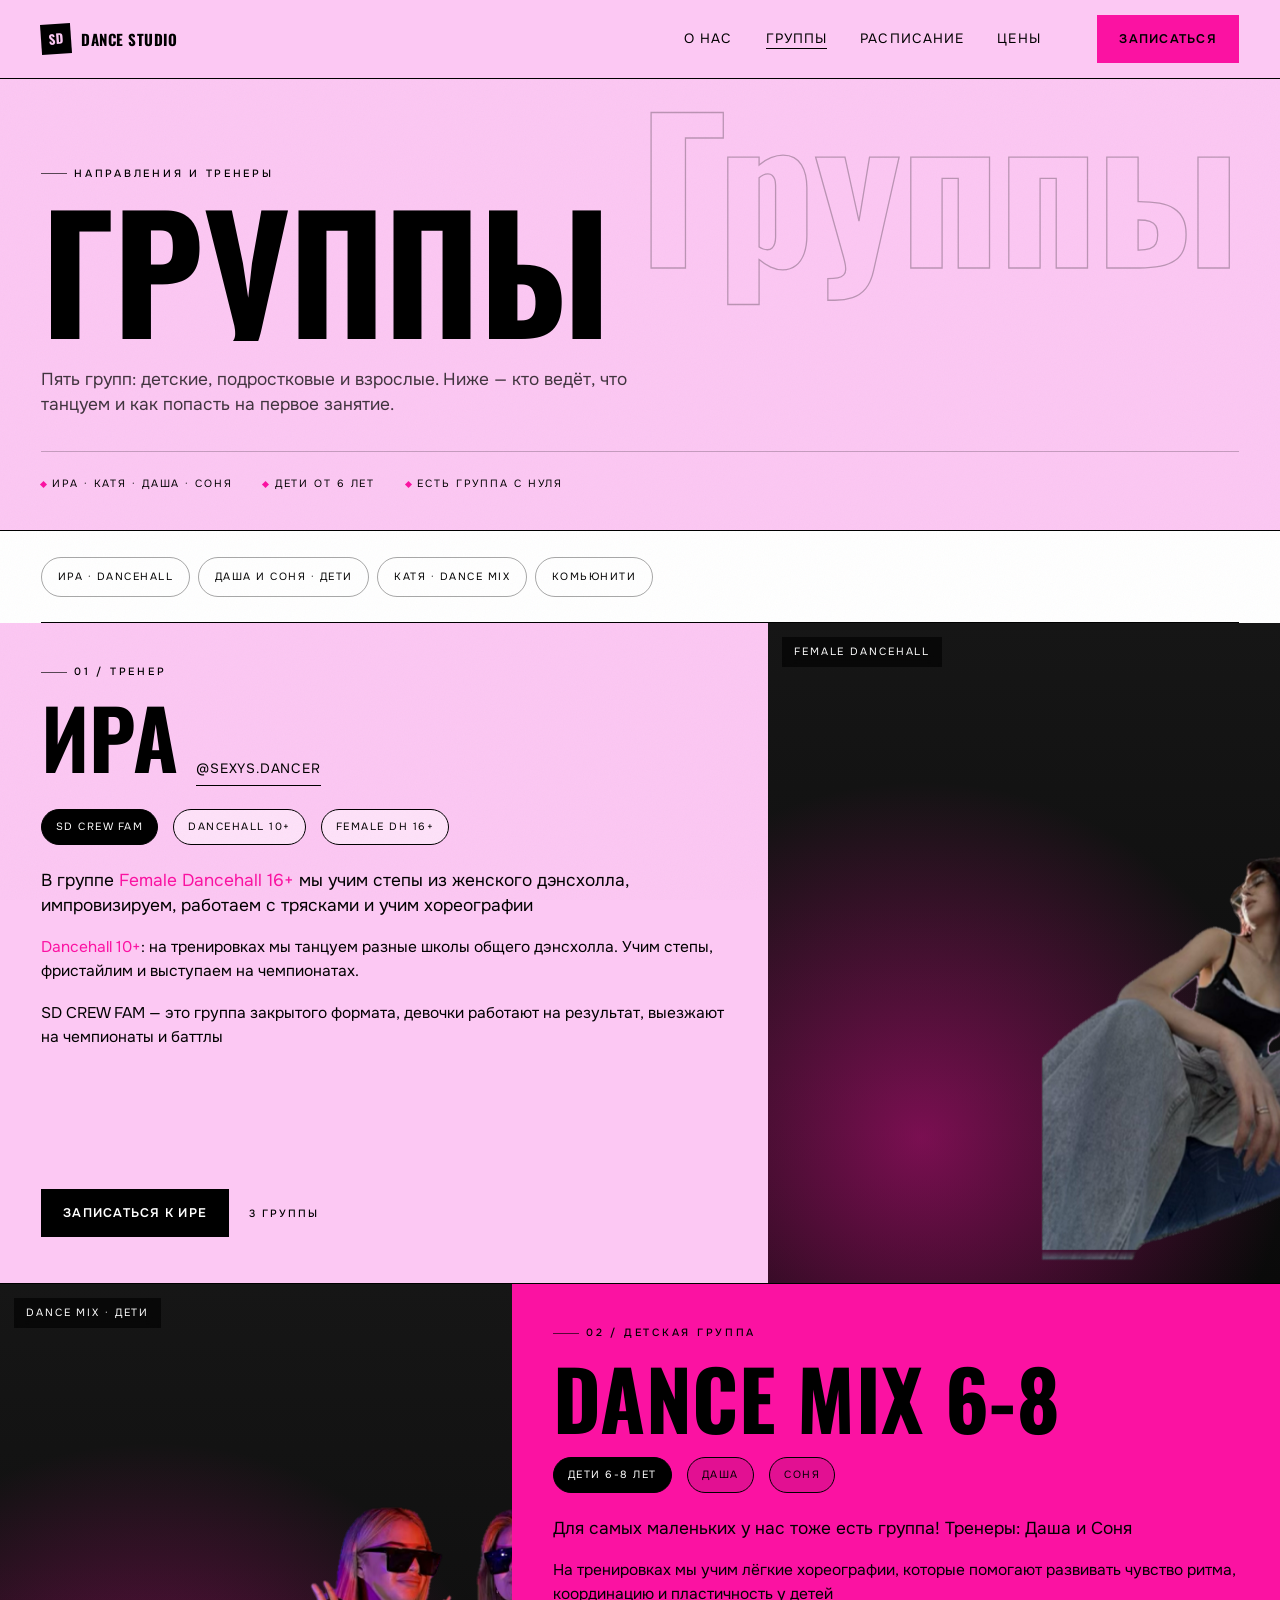
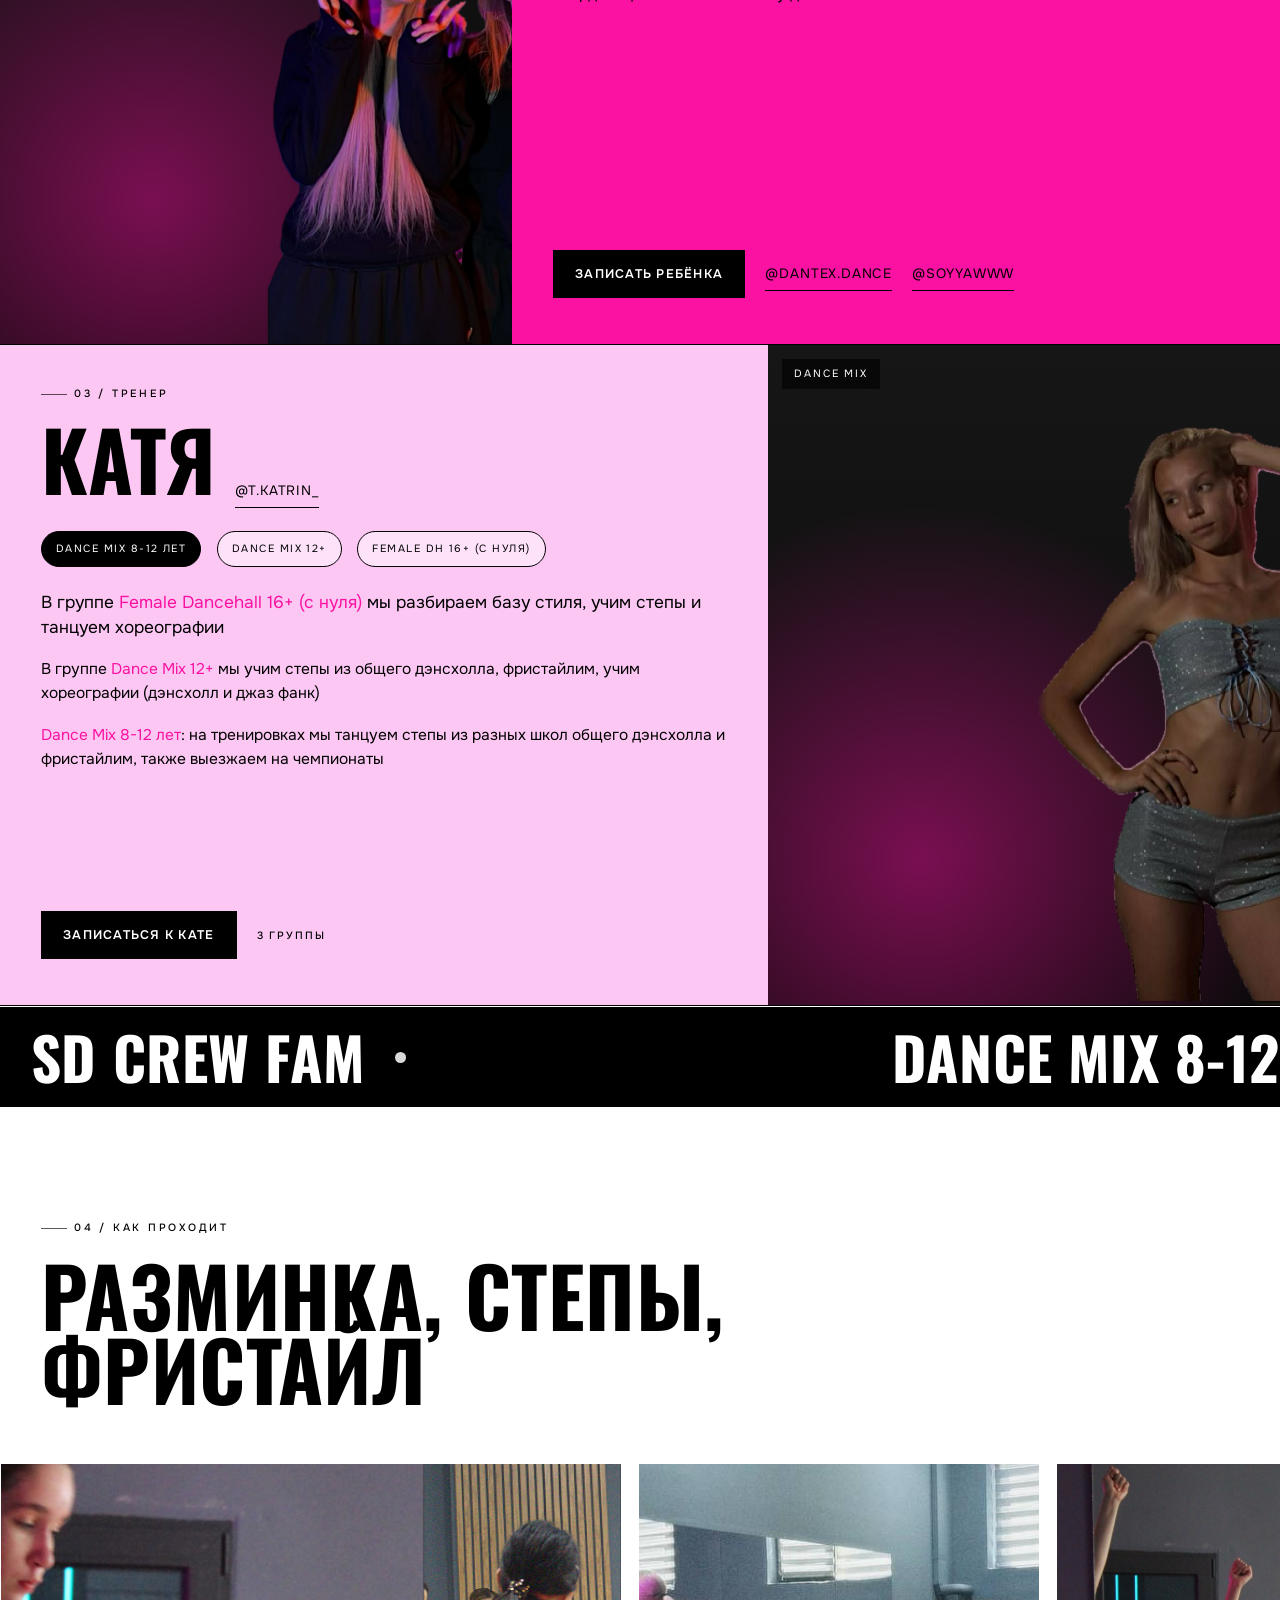
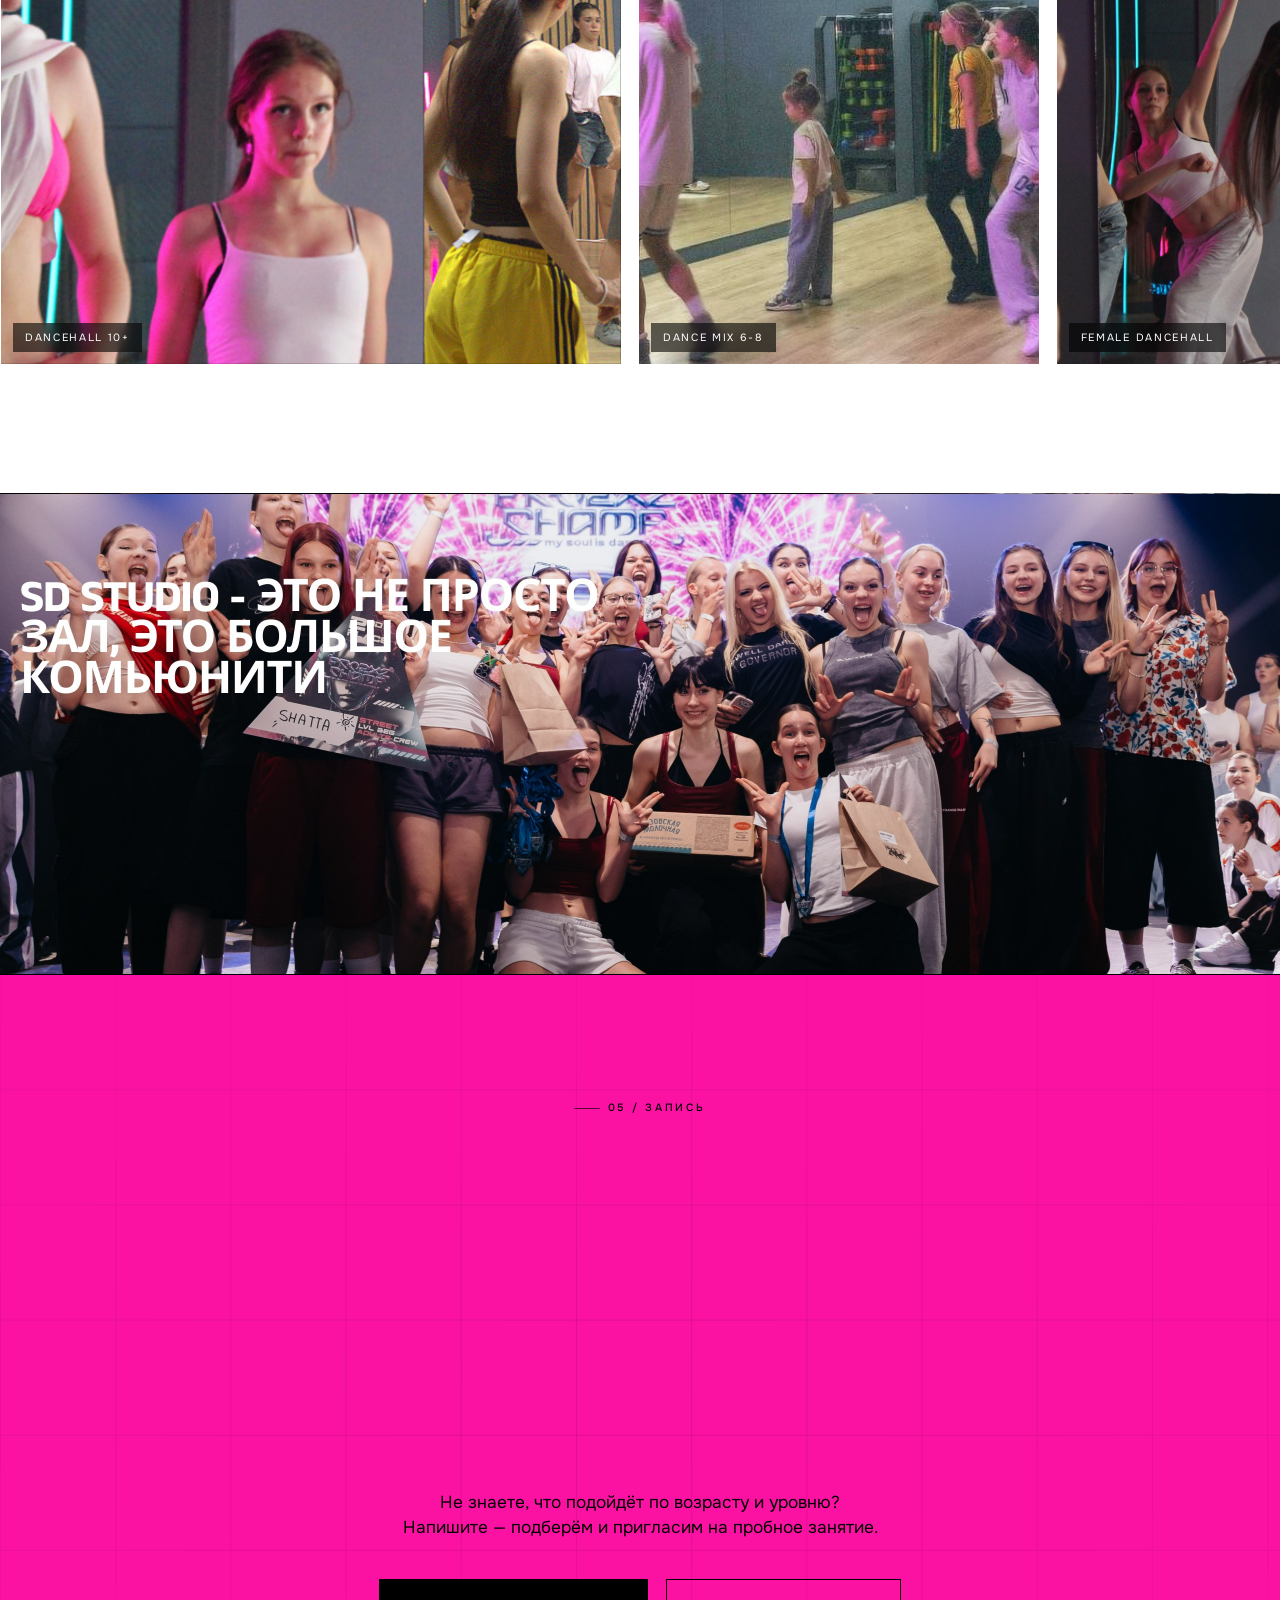
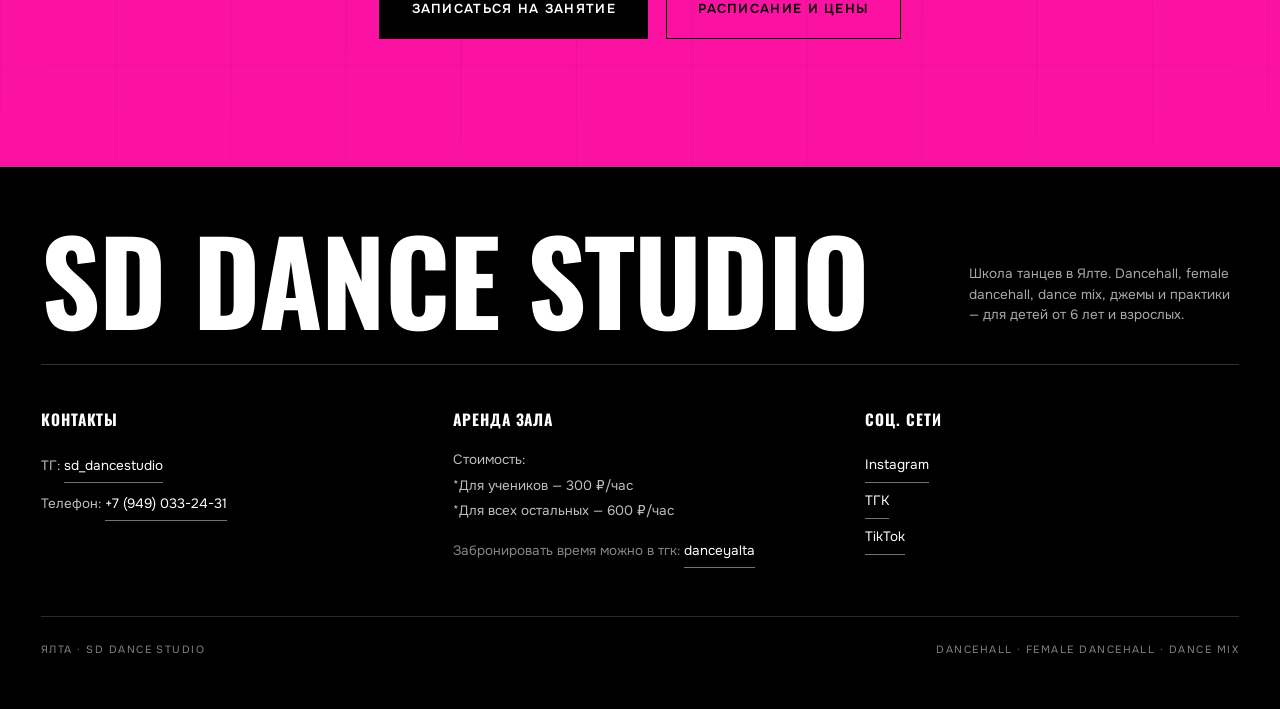
==== commit 98896164: "Редизайн сайта: журнально-кинетическая редакция, 10 сцен, слой движения" ====
--- a/groups.html
+++ b/groups.html
@@ -1,4 +1,4 @@
-<!doctype html>
+﻿<!doctype html>
 <html lang="ru" class="no-js">
 <head>
 <meta charset="utf-8">
@@ -72,7 +72,7 @@
         танцуем и как попасть на первое занятие.</p>
       <div class="page-hero__facts">
         <span>Ира · Катя · Даша · Соня</span>
-        <span>Дети от 5 лет</span>
+        <span>Дети от 6 лет</span>
         <span>Есть группа с нуля</span>
       </div>
     </div>
@@ -119,7 +119,6 @@
 
     <div class="gpanel__media rv rv--scale mask-media">
       <img src="assets/img/trainer-ira.png" width="510" height="508" loading="lazy" data-parallax="0.07" alt="Тренер Ира">
-      <img class="gpanel__sticker" src="assets/img/star.svg" width="120" height="120" alt="" aria-hidden="true">
       <span class="gpanel__tag">Female Dancehall</span>
     </div>
   </section>
@@ -221,7 +220,7 @@
 
     <div class="rail" role="region" aria-label="Фоторепортаж с занятий" tabindex="0">
       <figure class="rail__item rail__item--wide rv mask-media">
-        <img src="assets/img/groups-hero-class.jpg" width="856" height="960" loading="lazy"
+        <img src="assets/img/groups-hero-class.jpg" width="856" height="464" loading="lazy"
              alt="Ученицы SD Dance Studio на занятии по dancehall">
         <figcaption class="rail__cap">Dancehall 10+</figcaption>
       </figure>
@@ -236,14 +235,9 @@
         <figcaption class="rail__cap">Female Dancehall</figcaption>
       </figure>
       <figure class="rail__item rail__item--wide rv mask-media">
-        <img src="assets/img/hero-studio.jpg" width="1708" height="960" loading="lazy"
+        <img src="assets/img/hero-studio.jpg" width="1708" height="734" loading="lazy"
              alt="Общее занятие в зале студии">
         <figcaption class="rail__cap">Общее занятие</figcaption>
-      </figure>
-      <figure class="rail__item rv mask-media">
-        <img src="assets/img/mix-girl.png" width="352" height="722" loading="lazy"
-             alt="Ученица группы Dance Mix">
-        <figcaption class="rail__cap">Dance Mix</figcaption>
       </figure>
     </div>
   </section>
@@ -275,7 +269,7 @@
     <div class="footer__top">
       <div class="site-footer__logo">SD Dance Studio</div>
       <p class="footer__tag">Школа танцев в Ялте. Dancehall, female dancehall, dance mix, джемы
-        и практики — для детей от 5 лет и взрослых.</p>
+        и практики — для детей от 6 лет и взрослых.</p>
     </div>
 
     <div class="footer__grid">
--- a/css/style.css
+++ b/css/style.css
@@ -1,55 +1,67 @@
 /* ==========================================================================
-   SD DANCE STUDIO — вёрстка по макету Figma (лендинг, «Группы», «Выбери своё»)
-   Палитра и пропорции сняты с макета: 1280 / 800 / 375.
+   SD DANCE STUDIO — редизайн 2026
+   Направление: журнально-кинетическая редакция.
+   Правила: только transform / opacity в движении, никаких библиотек,
+   палитра бренда (розовый #fcc8f3, маджента #fb12a2, чёрный, белый).
+   Файл отвечает за раскладку, типографику и состояния.
+   Всё, что касается движения, живёт в css/motion.css.
    ========================================================================== */
 
-/* --- 1. Переменные -------------------------------------------------------- */
+/* --- 01. Токены ----------------------------------------------------------- */
 :root {
   --pink: #fcc8f3;
   --magenta: #fb12a2;
+  --magenta-deep: #d40b87;
   --black: #000;
   --white: #fff;
+  --ink: #0b0b0b;
+  --coal: #111;
+  --coal-2: #1c1c1c;
 
   --display: 'Oswald', 'Arial Narrow', Impact, sans-serif;
   --text: 'Onest', system-ui, -apple-system, 'Segoe UI', Arial, sans-serif;
 
-  --shell: 1280px;
-  --pad: min(22px, 1.72vw);
-
-  --header-h: 80px;
-  --radius: 8px;
-
-  /* типографика: значение с макета 1280, ниже 1280 масштабируется по vw */
-  --fs-hero: min(80px, 6.25vw);
-  --fs-title-band: min(84px, 6.56vw);
-  --fs-h1-page: min(84px, 6.56vw);
-  --fs-h2: min(41px, 3.2vw);
-  --fs-h2-sm: min(30px, 2.34vw);
-  --fs-cta: min(56px, 4.38vw);
-  --fs-card: min(26px, 2.03vw);
-  --fs-item: min(22px, 1.72vw);
-  --fs-body: min(17px, 1.33vw);
-  --fs-small: min(15px, 1.17vw);
-  --fs-nav: min(15px, 1.17vw);
-  --fs-btn: min(13.5px, 1.05vw);
-  --fs-logo: min(18px, 1.4vw);
-  --fs-footer-logo: min(49px, 3.83vw);
-  --fs-footer-head: min(20px, 1.56vw);
-
-  --lh-body: 1.3;
-  --tracking-hero: 0.1em;
-  --tracking-nav: 0.02em;
-}
-
-/* --- 2. Базовая разметка -------------------------------------------------- */
+  --shell: 1400px;
+  --gutter: clamp(16px, 3.2vw, 56px);
+
+  /* радиусы: жёсткая система «всё острое, кроме пилюль» */
+  --radius: 0px;
+  --radius-pill: 999px;
+
+  --header-h: 78px;
+
+  --fs-hero: clamp(54px, 12.2vw, 200px);
+  --fs-h2: clamp(34px, 6.4vw, 104px);
+  --fs-h3: clamp(22px, 2.6vw, 40px);
+  --fs-giant: clamp(52px, 12vw, 190px);
+  --fs-stat: clamp(46px, 8vw, 132px);
+  --fs-lead: clamp(17px, 1.35vw, 22px);
+  --fs-body: clamp(15.5px, 1.12vw, 18px);
+  --fs-small: clamp(13.5px, 0.95vw, 15.5px);
+  --fs-micro: clamp(10.5px, 0.78vw, 12px);
+  --fs-btn: clamp(12.5px, 0.92vw, 14px);
+
+  --lh-body: 1.5;
+
+  /* кривые движения — единые на весь сайт */
+  --ease-out: cubic-bezier(0.23, 1, 0.32, 1);
+  --ease-in-out: cubic-bezier(0.77, 0, 0.175, 1);
+  --ease-drawer: cubic-bezier(0.32, 0.72, 0, 1);
+
+  /* высота одной «сцены» в липком рассказе */
+  --story-panel: clamp(300px, 42vh, 520px);
+}
+
+/* --- 02. База ------------------------------------------------------------- */
 *,
 *::before,
-*::after {
-  box-sizing: border-box;
-}
+*::after { box-sizing: border-box; }
 
 html {
   scroll-behavior: smooth;
+  -webkit-tap-highlight-color: transparent;
+  -webkit-text-size-adjust: 100%;
+  overflow-x: clip;
 }
 
 body {
@@ -61,17 +73,12 @@
   line-height: var(--lh-body);
   -webkit-font-smoothing: antialiased;
   text-rendering: optimizeLegibility;
-}
-
-img {
-  display: block;
-  max-width: 100%;
-}
-
-a {
-  color: inherit;
-  text-decoration: none;
-}
+  overflow-x: clip;
+}
+
+img { display: block; max-width: 100%; }
+figure { margin: 0; }
+a { color: inherit; text-decoration: none; }
 
 button {
   font: inherit;
@@ -81,2050 +88,2108 @@
   cursor: pointer;
 }
 
-h1,
-h2,
-h3,
-p,
-ol,
-ul {
-  margin: 0;
-}
-
-ol,
-ul {
-  padding: 0;
-  list-style: none;
-}
+h1, h2, h3, h4, p, ul, ol { margin: 0; }
+ul, ol { padding: 0; list-style: none; }
+
+:where(a, button, input, select, textarea, [tabindex]):focus-visible {
+  outline: 2px solid currentColor;
+  outline-offset: 3px;
+}
+
+::selection { background: var(--magenta); color: var(--white); }
+
+.visually-hidden {
+  position: absolute;
+  width: 1px; height: 1px;
+  margin: -1px; padding: 0;
+  overflow: hidden;
+  clip: rect(0 0 0 0);
+  white-space: nowrap;
+  border: 0;
+}
+
+.skip-link {
+  position: fixed;
+  top: 8px; left: 8px;
+  z-index: 200;
+  padding: 12px 18px;
+  background: var(--black);
+  color: var(--white);
+  font-size: var(--fs-small);
+  transform: translateY(-160%);
+  transition: transform 0.2s var(--ease-out);
+}
+.skip-link:focus-visible { transform: none; }
+
+/* Полосы во всю ширину: контент внутри .shell */
+.band { width: 100%; background: var(--white); }
 
 .shell {
   width: 100%;
   max-width: var(--shell);
   margin-inline: auto;
-  padding-inline: var(--pad);
-}
-
-.visually-hidden {
-  position: absolute;
-  width: 1px;
-  height: 1px;
-  margin: -1px;
-  padding: 0;
-  overflow: hidden;
-  clip: rect(0 0 0 0);
-  white-space: nowrap;
-  border: 0;
-}
-
-/* Дисплейная типографика */
+  padding-inline: var(--gutter);
+}
+
 .display {
   font-family: var(--display);
   font-weight: 700;
   text-transform: uppercase;
-  line-height: 0.95;
-  letter-spacing: 0;
-}
-
-.accent {
-  color: var(--magenta);
-}
-
-/* --- 3. Кнопки ------------------------------------------------------------ */
+  line-height: 0.86;
+  letter-spacing: 0.005em;
+}
+
+.accent { color: var(--magenta); }
+.on-dark { color: var(--white); }
+.on-dark .accent { color: var(--pink); }
+
+/* --- 03. Микротипографика: метки, нумерация -------------------------------- */
+.micro {
+  display: inline-flex;
+  align-items: center;
+  gap: 0.7em;
+  font-size: var(--fs-micro);
+  font-weight: 500;
+  letter-spacing: 0.26em;
+  text-transform: uppercase;
+  line-height: 1;
+}
+
+.micro::before {
+  content: '';
+  width: 26px;
+  height: 1px;
+  background: currentColor;
+  opacity: 0.65;
+}
+
+.tag {
+  font-size: var(--fs-micro);
+  font-weight: 500;
+  letter-spacing: 0.18em;
+  text-transform: uppercase;
+}
+
+/* --- 04. Кнопки ----------------------------------------------------------- */
 .btn {
+  --btn-fill: var(--magenta);
+  --btn-text: var(--black);
+  position: relative;
   display: inline-flex;
   align-items: center;
   justify-content: center;
-  gap: 0.5em;
-  padding: 0.62em 1.35em 0.72em;
+  gap: 0.7em;
+  min-height: 48px;
+  padding: 0.95em 1.7em;
+  border: 1.5px solid transparent;
   border-radius: var(--radius);
+  background: var(--btn-fill);
+  color: var(--btn-text);
   font-family: var(--text);
   font-size: var(--fs-btn);
-  font-weight: 500;
-  letter-spacing: var(--tracking-nav);
+  font-weight: 600;
+  letter-spacing: 0.1em;
+  line-height: 1;
   text-transform: uppercase;
   text-align: center;
-  transition: transform 0.15s ease, background-color 0.2s ease, color 0.2s ease;
+  overflow: hidden;
+  isolation: isolate;
+  transition:
+    transform 0.16s var(--ease-out),
+    background-color 0.22s ease,
+    color 0.22s ease,
+    border-color 0.22s ease;
+}
+
+/* заливка наезжает снизу — «шторка» */
+.btn::after {
+  content: '';
+  position: absolute;
+  inset: 0;
+  z-index: -1;
+  background: var(--black);
+  transform: translateY(101%);
+  transition: transform 0.34s var(--ease-out);
+}
+
+@media (hover: hover) and (pointer: fine) {
+  .btn:hover::after { transform: translateY(0); }
+  .btn:hover { color: var(--white); }
+  .btn--black:hover::after { background: var(--magenta); }
+  .btn--white:hover::after { background: var(--magenta); }
+  .btn--outline:hover::after { background: var(--magenta); }
+}
+
+.btn:active { transform: scale(0.975); }
+.btn:disabled { opacity: 0.5; cursor: not-allowed; }
+
+.btn--magenta { --btn-fill: var(--magenta); --btn-text: var(--black); }
+.btn--black { --btn-fill: var(--black); --btn-text: var(--white); }
+/* белая заливка всегда с чёрной обводкой: иначе кнопка пропадает
+   на светлом фоне (розовый, маджента) */
+.btn--white { --btn-fill: var(--white); --btn-text: var(--black); border-color: var(--black); }
+.btn--pink { --btn-fill: var(--pink); --btn-text: var(--black); border-color: var(--black); }
+
+.btn--outline {
+  --btn-fill: transparent;
+  --btn-text: currentColor;
+  border-color: currentColor;
+}
+
+.btn--block { display: flex; width: 100%; }
+
+.btn--lg { min-height: 60px; padding: 1.15em 2.4em; font-size: clamp(13px, 1vw, 15px); }
+
+.btn__dot {
+  width: 7px; height: 7px;
+  border-radius: 50%;
+  background: currentColor;
+  flex: 0 0 auto;
+}
+
+/* текстовая ссылка с выезжающим подчёркиванием */
+.ulink {
+  position: relative;
+  display: inline-flex;
+  align-items: center;
+  min-height: 34px;
+  font-size: var(--fs-small);
+  letter-spacing: 0.08em;
+  text-transform: uppercase;
+  padding-bottom: 2px;
+}
+
+.ulink::after {
+  content: '';
+  position: absolute;
+  left: 0; right: 0; bottom: 0;
+  height: 1.5px;
+  background: currentColor;
+  transform: scaleX(1);
+  transform-origin: left center;
+  transition: transform 0.3s var(--ease-out);
+}
+
+@media (hover: hover) and (pointer: fine) {
+  .ulink:hover::after {
+    animation: link-out 0.5s var(--ease-out);
+  }
+}
+
+@keyframes link-out {
+  0% { transform: scaleX(1); transform-origin: right center; }
+  49% { transform: scaleX(0); transform-origin: right center; }
+  50% { transform: scaleX(0); transform-origin: left center; }
+  100% { transform: scaleX(1); transform-origin: left center; }
+}
+
+.ulink--arrow { gap: 0.6em; }
+
+/* --- 05. Слой поверх страницы: зерно и прожектор --------------------------- */
+.grain {
+  position: fixed;
+  inset: 0;
+  z-index: 90;
+  pointer-events: none;
+  opacity: 0.045;
+  mix-blend-mode: multiply;
+  background-image: url("data:image/svg+xml;utf8,%3Csvg xmlns='http://www.w3.org/2000/svg' width='180' height='180'%3E%3Cfilter id='n'%3E%3CfeTurbulence type='fractalNoise' baseFrequency='0.85' numOctaves='3' stitchTiles='stitch'/%3E%3C/filter%3E%3Crect width='180' height='180' filter='url(%23n)'/%3E%3C/svg%3E");
+}
+
+.cursor-layer {
+  display: none;
+  position: fixed;
+  inset: 0;
+  z-index: 85;
+  pointer-events: none;
+}
+
+.cursor-layer__light {
+  position: absolute;
+  top: 0; left: 0;
+  width: 460px; height: 460px;
+  margin: -230px 0 0 -230px;
+  border-radius: 50%;
+  background: radial-gradient(circle, rgb(251 18 162 / 20%) 0%, rgb(251 18 162 / 7%) 42%, transparent 68%);
+  mix-blend-mode: multiply;
   will-change: transform;
 }
 
+.cursor-layer__ring {
+  position: absolute;
+  top: 0; left: 0;
+  width: 44px; height: 44px;
+  margin: -22px 0 0 -22px;
+  border: 1.5px solid var(--black);
+  border-radius: 50%;
+  opacity: 0.5;
+  transition: width 0.25s var(--ease-out), height 0.25s var(--ease-out),
+              margin 0.25s var(--ease-out), opacity 0.25s ease, border-color 0.25s ease;
+  will-change: transform;
+}
+
+.cursor-layer.is-hot .cursor-layer__ring {
+  width: 78px; height: 78px;
+  margin: -39px 0 0 -39px;
+  opacity: 1;
+  border-color: var(--magenta);
+}
+
 @media (hover: hover) and (pointer: fine) {
-  .btn:hover {
-    transform: translateY(-1px);
-  }
-}
-
-.btn:active {
-  transform: translateY(0);
-}
-
-.btn--magenta {
+  .cursor-layer { display: block; opacity: 0; transition: opacity 0.3s ease; }
+  .cursor-layer.is-on { opacity: 1; }
+}
+
+/* --- 06. Прогресс чтения --------------------------------------------------- */
+.read-progress {
+  position: fixed;
+  top: 0; left: 0; right: 0;
+  z-index: 120;
+  height: 2px;
+  background: transparent;
+  pointer-events: none;
+}
+
+.read-progress__bar {
+  height: 100%;
+  width: 100%;
   background: var(--magenta);
-  color: var(--black);
-}
-
-@media (hover: hover) and (pointer: fine) {
-  .btn--magenta:hover {
-    background: #e00f92;
-  }
-}
-
-.btn--pink {
-  background: var(--pink);
-  color: var(--black);
-}
-
-.btn--black {
-  background: var(--black);
-  color: var(--white);
-}
-
-.btn--white {
-  background: var(--white);
-  color: var(--black);
-}
-
-.btn--block {
-  display: flex;
-  width: 100%;
-}
-
-/* --- 4. Шапка ------------------------------------------------------------- */
+  transform: scaleX(0);
+  transform-origin: 0 50%;
+  will-change: transform;
+}
+
+/* --- 07. Шапка ------------------------------------------------------------- */
 .site-header {
   position: sticky;
   top: 0;
-  z-index: 40;
+  z-index: 100;
   background: var(--pink);
+  border-bottom: 1px solid var(--black);
 }
 
 .site-header__inner {
   display: flex;
   align-items: center;
-  gap: clamp(12px, 2vw, 32px);
+  gap: clamp(12px, 2vw, 34px);
   height: var(--header-h);
-  padding-left: 72px;
-  padding-right: 21px;
   max-width: var(--shell);
   margin-inline: auto;
+  padding-inline: var(--gutter);
 }
 
 .logo {
+  display: inline-flex;
+  align-items: center;
+  gap: 0.7em;
+  min-height: 44px;
   font-family: var(--display);
   font-weight: 700;
-  font-size: var(--fs-logo);
-  letter-spacing: 0.005em;
+  font-size: clamp(15px, 1.15vw, 19px);
+  letter-spacing: 0.03em;
   text-transform: uppercase;
   white-space: nowrap;
 }
 
+.logo__mark {
+  display: grid;
+  place-items: center;
+  width: 30px; height: 30px;
+  flex: 0 0 auto;
+  background: var(--black);
+  color: var(--pink);
+  font-size: 13px;
+  letter-spacing: 0.02em;
+  transform: rotate(-4deg);
+  transition: transform 0.35s var(--ease-out);
+}
+
+@media (hover: hover) and (pointer: fine) {
+  .logo:hover .logo__mark { transform: rotate(4deg) scale(1.06); }
+}
+
 .nav {
   display: flex;
   align-items: center;
-  gap: clamp(16px, 3.4vw, 44px);
+  gap: clamp(18px, 2.6vw, 40px);
   margin-left: auto;
 }
 
 .nav__link {
-  font-size: var(--fs-nav);
-  font-weight: 400;
-  letter-spacing: var(--tracking-nav);
-  text-transform: uppercase;
-  padding-block: 6px;
-  border-bottom: 1px solid transparent;
-  transition: border-color 0.2s ease;
-}
-
-.nav__link:hover,
-.nav__link[aria-current='page'] {
-  border-bottom-color: currentColor;
-}
-
-.site-header .btn {
-  margin-left: clamp(16px, 3.4vw, 44px);
-}
-
-/* Бургер и мобильное меню */
+  position: relative;
+  display: inline-flex;
+  align-items: center;
+  min-height: 44px;
+  font-size: var(--fs-small);
+  letter-spacing: 0.08em;
+  text-transform: uppercase;
+}
+
+.nav__link::after {
+  content: '';
+  position: absolute;
+  left: 0; right: 0; bottom: 12px;
+  height: 1.5px;
+  background: currentColor;
+  transform: scaleX(0);
+  transform-origin: left center;
+  transition: transform 0.32s var(--ease-out);
+}
+
+.nav__link[aria-current='page']::after,
+.nav__link.is-current::after { transform: scaleX(1); }
+
+@media (hover: hover) and (pointer: fine) {
+  .nav__link:hover::after { transform: scaleX(1); }
+}
+
+.site-header .btn { margin-left: clamp(14px, 2.4vw, 34px); }
+
+/* Бургер: две линии, складываются в крест */
 .burger {
   display: none;
+  position: relative;
   margin-left: auto;
-  width: 30px;
-  height: 30px;
-  position: relative;
+  width: 46px; height: 46px;
+  flex: 0 0 auto;
 }
 
 .burger span {
   position: absolute;
-  left: 50%;
-  top: 50%;
-  width: 26px;
-  height: 2.5px;
+  left: 50%; top: 50%;
+  width: 24px; height: 2px;
   background: var(--black);
   transform: translate(-50%, -50%);
-  transition: transform 0.25s ease, opacity 0.2s ease;
-}
-
-.burger span:nth-child(2) {
-  transform: translate(-50%, -50%) rotate(90deg);
-}
-
-.burger span:nth-child(3) {
-  display: none;
-}
-
-.burger[aria-expanded='true'] span:nth-child(2) {
-  opacity: 0;
-}
-
-.burger[aria-expanded='true'] span:nth-child(1) {
-  transform: translate(-50%, -50%) rotate(0deg);
-}
-
+  transition: transform 0.34s var(--ease-out), opacity 0.2s ease;
+}
+
+.burger span:nth-child(1) { transform: translate(-50%, calc(-50% - 4.5px)); }
+.burger span:nth-child(2) { transform: translate(-50%, calc(-50% + 4.5px)); }
+.burger span:nth-child(3) { display: none; }
+
+.burger[aria-expanded='true'] span:nth-child(1) { transform: translate(-50%, -50%) rotate(45deg); }
+.burger[aria-expanded='true'] span:nth-child(2) { transform: translate(-50%, -50%) rotate(-45deg); }
+
+/* Мобильное меню — «шторка» */
 .mobile-menu {
   display: none;
+  position: fixed;
+  left: 0; right: 0; top: var(--header-h);
+  z-index: 99;
+  max-height: calc(100dvh - var(--header-h));
+  overflow-y: auto;
+  overscroll-behavior: contain;
   background: var(--pink);
   border-top: 1px solid var(--black);
+  padding-bottom: env(safe-area-inset-bottom, 0px);
+  transform: translateY(-14px);
+  opacity: 0;
+  pointer-events: none;
+  transition:
+    transform 0.36s var(--ease-drawer),
+    opacity 0.28s ease,
+    visibility 0.36s;
+}
+
+/* display:none в закрытом состоянии: меню не ловит фокус и не «висит» в дереве */
+@media (max-width: 767px) {
+  .mobile-menu { display: none; }
+  .mobile-menu[data-open='true'] { display: block; }
+}
+
+.mobile-menu[data-open='true'] {
+  transform: none;
+  opacity: 1;
+  pointer-events: auto;
 }
 
 .mobile-menu__link {
-  display: block;
-  padding: 18px var(--pad);
-  font-family: var(--display);
-  font-weight: 500;
-  font-size: 22px;
-  letter-spacing: 0.01em;
-  text-transform: uppercase;
-  border-bottom: 1px solid var(--black);
-}
-
-.mobile-menu__link:last-child {
-  border-bottom: 0;
-}
-
-/* --- 5. Полосы и секции --------------------------------------------------- */
-.band {
-  background: var(--white);
-}
-
-.hero-band {
-  background: var(--white);
-  padding-block: clamp(10px, 1.7vw, 22px) clamp(24px, 4.8vw, 61px);
-}
-
-.hero-band__title {
-  font-size: var(--fs-hero);
-  letter-spacing: var(--tracking-hero);
-  line-height: 1;
-}
-
-.title-band {
-  background: var(--white);
-  padding-block: clamp(8px, 1.1vw, 14px) clamp(10px, 1.3vw, 17px);
-  font-size: var(--fs-title-band);
-  letter-spacing: var(--tracking-hero);
-  line-height: 1;
+  display: flex;
+  align-items: center;
+  gap: 0.8em;
+  width: 100%;
+  min-height: 62px;
+  padding: 12px var(--gutter);
   font-family: var(--display);
   font-weight: 700;
-  text-transform: uppercase;
-}
-
-.page-hero {
-  background: var(--white);
-  padding-block: clamp(8px, 1.1vw, 14px) clamp(20px, 3.6vw, 46px);
-}
-
-.page-hero__title {
-  font-size: var(--fs-h1-page);
-  letter-spacing: var(--tracking-hero);
-  line-height: 1;
-}
-
-/* Двухколоночные секции: 2/3 + 1/3 как в макете */
-.split {
-  display: grid;
-  grid-template-columns: 2fr 1fr;
-  align-items: stretch;
-}
-
-.split--reverse {
-  grid-template-columns: 1fr 2fr;
-}
-
-.split__media {
-  position: relative;
+  font-size: clamp(24px, 7.6vw, 34px);
+  letter-spacing: 0.01em;
+  text-transform: uppercase;
+  border-bottom: 1px solid var(--black);
+  text-align: left;
+  opacity: 0;
+  transform: translateY(16px);
+  transition: transform 0.4s var(--ease-out), opacity 0.4s ease, background-color 0.2s ease;
+}
+
+.mobile-menu__link:last-child { border-bottom: 0; }
+
+.mobile-menu[data-open='true'] .mobile-menu__link { opacity: 1; transform: none; }
+.mobile-menu[data-open='true'] .mobile-menu__link:nth-child(1) { transition-delay: 0.05s; }
+.mobile-menu[data-open='true'] .mobile-menu__link:nth-child(2) { transition-delay: 0.1s; }
+.mobile-menu[data-open='true'] .mobile-menu__link:nth-child(3) { transition-delay: 0.15s; }
+.mobile-menu[data-open='true'] .mobile-menu__link:nth-child(4) { transition-delay: 0.2s; }
+
+.mobile-menu__num {
+  font-family: var(--text);
+  font-weight: 500;
+  font-size: var(--fs-micro);
+  letter-spacing: 0.18em;
+  opacity: 0.55;
+}
+
+/* --- 08. Герой ------------------------------------------------------------- */
+.hero {
+  position: relative;
+  display: flex;
+  flex-direction: column;
+  justify-content: flex-end;
+  min-height: min(100svh - var(--header-h), 880px);
+  padding-top: clamp(72px, 12vh, 150px);
+  padding-bottom: clamp(28px, 5vh, 60px);
+  background: var(--coal);
+  color: var(--white);
   overflow: hidden;
-  background: #111;
-}
-
-.split__media img {
+}
+
+.hero__media {
+  position: absolute;
+  inset: 0;
+  overflow: hidden;
+}
+
+.hero__media img {
   width: 100%;
   height: 100%;
   object-fit: cover;
-}
-
-.split__media--duo {
-  display: grid;
-  grid-template-columns: 1fr 1fr;
-}
-
-.split__panel {
-  position: relative;
-  display: flex;
-  flex-direction: column;
-  padding: clamp(18px, 2.6vw, 34px) clamp(16px, 2vw, 26px);
-}
-
-.panel--pink {
-  background: var(--pink);
-}
-
-.panel--magenta {
+  object-position: 50% 38%;
+  transform: scale(1.14);
+  opacity: 0;
+  transition: transform 1.6s var(--ease-out), opacity 1s ease;
+}
+
+.is-ready .hero__media img { transform: scale(1); opacity: 1; }
+
+.hero__scrim {
+  position: absolute;
+  inset: 0;
+  background:
+    linear-gradient(180deg, rgb(11 11 11 / 62%) 0%, rgb(11 11 11 / 22%) 34%, rgb(11 11 11 / 93%) 100%),
+    linear-gradient(96deg, rgb(11 11 11 / 74%) 0%, rgb(11 11 11 / 6%) 62%);
+}
+
+.hero__scrim::after {
+  content: '';
+  position: absolute;
+  inset: 0;
+  background: radial-gradient(120% 90% at 12% 84%, rgb(251 18 162 / 26%) 0%, transparent 62%);
+}
+
+.hero__inner {
+  position: relative;
+  z-index: 2;
+  width: 100%;
+}
+
+.hero__meta {
+  display: flex;
+  flex-wrap: wrap;
+  align-items: center;
+  gap: 10px 26px;
+  margin-bottom: clamp(16px, 3vh, 34px);
+}
+
+.hero__meta .micro { color: var(--pink); }
+
+.hero__badge {
+  display: inline-flex;
+  align-items: center;
+  gap: 0.6em;
+  padding: 8px 14px;
+  border: 1px solid rgb(255 255 255 / 34%);
+  border-radius: var(--radius-pill);
+  font-size: var(--fs-micro);
+  letter-spacing: 0.16em;
+  text-transform: uppercase;
+  color: var(--white);
+  backdrop-filter: blur(6px);
+  -webkit-backdrop-filter: blur(6px);
+}
+
+.hero__title {
+  font-size: var(--fs-hero);
+  line-height: 0.85;
+  letter-spacing: -0.005em;
+  margin-bottom: clamp(22px, 4vh, 46px);
+}
+
+.hero__title .ln { display: block; overflow: hidden; padding-bottom: 0.04em; }
+.hero__title .ln--indent { padding-left: clamp(0px, 8vw, 190px); }
+.hero__title .ln__in { display: block; will-change: transform; }
+
+.hero__title--outline {
+  color: transparent;
+  -webkit-text-stroke: 1.5px rgb(255 255 255 / 80%);
+}
+
+.hero__bottom {
+  display: flex;
+  flex-wrap: wrap;
+  align-items: flex-end;
+  gap: clamp(20px, 4vw, 60px);
+}
+
+.hero__lead {
+  max-width: 29ch;
+  font-size: var(--fs-lead);
+  line-height: 1.42;
+  color: rgb(255 255 255 / 86%);
+}
+
+.hero__actions {
+  display: flex;
+  flex-wrap: wrap;
+  align-items: center;
+  gap: 14px 18px;
+  margin-left: auto;
+  /* запас справа: слева внизу висит вертикальная подпись «Листай» */
+  padding-left: clamp(0px, 4vw, 70px);
+}
+
+.hero__facts {
+  display: flex;
+  flex-wrap: wrap;
+  gap: 10px 22px;
+  width: 100%;
+  padding-top: clamp(18px, 3vh, 30px);
+  margin-top: clamp(6px, 1vh, 12px);
+  border-top: 1px solid rgb(255 255 255 / 20%);
+}
+
+.hero__fact {
+  font-size: var(--fs-micro);
+  letter-spacing: 0.16em;
+  text-transform: uppercase;
+  color: rgb(255 255 255 / 66%);
+}
+
+.hero__scroll {
+  position: absolute;
+  left: calc(var(--gutter) - 46px);
+  bottom: clamp(28px, 5vh, 60px);
+  z-index: 3;
+  display: none;
+  align-items: center;
+  gap: 0.7em;
+  font-size: var(--fs-micro);
+  letter-spacing: 0.24em;
+  text-transform: uppercase;
+  color: rgb(255 255 255 / 62%);
+  writing-mode: vertical-rl;
+  transform: rotate(180deg);
+}
+
+.hero__scroll i {
+  display: block;
+  width: 1px; height: 46px;
+  background: linear-gradient(180deg, rgb(255 255 255 / 70%), transparent);
+}
+
+@media (min-width: 1180px) { .hero__scroll { display: flex; } }
+
+/* --- 09. Кинетическая лента ------------------------------------------------ */
+.ticker {
+  position: relative;
+  overflow: hidden;
   background: var(--magenta);
-}
-
-.panel__title {
-  font-size: var(--fs-h2);
-  letter-spacing: 0.005em;
-  line-height: 1.02;
-}
-
-.panel__title--sm {
-  font-size: var(--fs-h2-sm);
-  line-height: 1.04;
-}
-
-.panel__text {
-  font-size: var(--fs-body);
-}
-
-/* Секция A: фото + «ТАНЦЕВАЛЬНАЯ ШКОЛА В ЯЛТЕ» */
-.split--about .split__media {
-  min-height: 480px;
-}
-
-.split--about .split__panel {
-  padding: clamp(8px, 0.95vw, 12px) clamp(14px, 1.6vw, 20px) clamp(30px, 6.6vw, 85px);
-}
-
-.split--about .panel__text {
-  margin-top: auto;
-  max-width: 22em;
-}
-
-/* Секция B: панель DANCEHALL + коллаж */
-.split--style .split__panel {
-  justify-content: center;
-  padding-block: clamp(14px, 2.2vw, 28px);
-}
-
-.split--style .panel__title {
-  margin-bottom: clamp(12px, 2vw, 26px);
-}
-
-.split--style .panel__text {
-  text-align: center;
-  font-size: var(--fs-small);
-  line-height: 1.32;
-  max-width: 17.5em;
-  margin-inline: auto;
-}
-
-.split--style .split__media {
-  min-height: 480px;
-}
-
-/* Секция D: причины */
-.split--reasons {
-  grid-template-columns: 1fr 2fr;
-}
-
-.split--reasons .split__panel {
-  min-height: 600px;
-  padding-inline: 0;
-  padding-block: 0;
-}
-
-.reasons__title {
-  font-size: var(--fs-h2);
-  line-height: 1.02;
-  max-width: 7.6em;
-  padding: clamp(10px, 1.5vw, 19px) clamp(16px, 2vw, 26px) clamp(4px, 0.7vw, 9px);
-}
-
-.reasons__item {
-  border-top: 1px solid var(--black);
-  padding: clamp(10px, 1.3vw, 16px) clamp(16px, 2vw, 26px) clamp(12px, 1.6vw, 20px);
-}
-
-.reasons__item-title {
+  border-block: 1px solid var(--black);
+  padding-block: clamp(12px, 1.6vw, 22px);
+  cursor: default;
+}
+
+.ticker--pink { background: var(--pink); }
+.ticker--dark { background: var(--black); color: var(--white); border-color: var(--white); }
+
+.ticker__track {
+  display: flex;
+  width: max-content;
+  will-change: transform;
+  animation: ticker-run 40s linear infinite;
+}
+
+.ticker--fast .ticker__track { animation-duration: 26s; }
+.ticker--rev .ticker__track { animation-direction: reverse; }
+
+.ticker__group {
+  display: flex;
+  align-items: center;
+  flex: 0 0 auto;
+  /* отступ слева: лента стартует не с обрезанной первой буквы */
+  padding-left: clamp(18px, 2.4vw, 44px);
+}
+
+.ticker__item {
+  display: inline-flex;
+  align-items: center;
+  gap: clamp(18px, 2.4vw, 44px);
+  padding-right: clamp(18px, 2.4vw, 44px);
   font-family: var(--display);
   font-weight: 700;
-  font-size: var(--fs-item);
-  line-height: 1.05;
-  text-transform: uppercase;
-  margin-bottom: 0.35em;
-}
-
-.reasons__item-text {
+  font-size: clamp(26px, 4.6vw, 74px);
+  line-height: 1;
+  letter-spacing: 0.01em;
+  text-transform: uppercase;
+  white-space: nowrap;
+}
+
+.ticker__item::after {
+  content: '';
+  width: clamp(7px, 0.9vw, 13px);
+  height: clamp(7px, 0.9vw, 13px);
+  border-radius: 50%;
+  background: currentColor;
+  opacity: 0.85;
+  flex: 0 0 auto;
+}
+
+.ticker__item--ghost {
+  color: transparent;
+  -webkit-text-stroke: 1.4px currentColor;
+}
+
+@keyframes ticker-run {
+  from { transform: translate3d(0, 0, 0); }
+  to { transform: translate3d(-50%, 0, 0); }
+}
+
+@media (hover: hover) and (pointer: fine) {
+  .ticker:hover .ticker__track { animation-play-state: paused; }
+}
+
+/* --- 10. Заголовок секции -------------------------------------------------- */
+.sec { padding-block: clamp(56px, 9vw, 150px); }
+.sec--tight { padding-block: clamp(40px, 6vw, 92px); }
+
+.sec-head {
+  display: flex;
+  flex-direction: column;
+  gap: clamp(14px, 2vw, 24px);
+  margin-bottom: clamp(28px, 4.6vw, 72px);
+}
+
+.sec-head__title {
+  font-size: var(--fs-h2);
+  line-height: 0.9;
+  max-width: 18ch;
+}
+
+.sec-head__title--wide { max-width: 26ch; }
+
+.sec-head__lead {
+  max-width: 52ch;
+  font-size: var(--fs-lead);
+  line-height: 1.48;
+  color: rgb(0 0 0 / 72%);
+}
+
+.sec-head__row {
+  display: flex;
+  flex-wrap: wrap;
+  align-items: baseline;
+  justify-content: space-between;
+  gap: 14px 28px;
+}
+
+/* --- 11. Липкий рассказ ---------------------------------------------------- */
+.story {
+  display: grid;
+  grid-template-columns: minmax(0, 1fr) minmax(0, 1.02fr);
+  gap: clamp(24px, 5vw, 84px);
+  align-items: start;
+}
+
+.story__media {
+  position: sticky;
+  top: calc(var(--header-h) + clamp(16px, 3vh, 34px));
+  height: var(--story-panel);
+  overflow: hidden;
+  background: var(--coal);
+}
+
+.story__media-inner {
+  position: absolute;
+  inset: 0;
+  will-change: transform, opacity;
+}
+
+.story__media img {
+  width: 100%; height: 100%;
+  object-fit: cover;
+}
+
+.story__media figcaption {
+  position: absolute;
+  left: 14px; bottom: 12px;
+  z-index: 2;
+  padding: 6px 11px;
+  background: rgb(0 0 0 / 62%);
+  color: var(--white);
+  font-size: var(--fs-micro);
+  letter-spacing: 0.18em;
+  text-transform: uppercase;
+}
+
+.story__rail {
+  display: flex;
+  flex-direction: column;
+  gap: clamp(14px, 2vh, 26px);
+}
+
+.story__item {
+  min-height: var(--story-panel);
+  display: flex;
+  flex-direction: column;
+  justify-content: center;
+  gap: clamp(10px, 1.4vw, 20px);
+  padding: clamp(20px, 2.4vw, 34px) clamp(18px, 2.6vw, 40px);
+  border: 1px solid rgb(0 0 0 / 16%);
+  background: var(--white);
+  opacity: 0.38;
+  transition: opacity 0.5s var(--ease-out), border-color 0.5s ease, transform 0.5s var(--ease-out);
+}
+
+.story__item.is-active {
+  opacity: 1;
+  border-color: var(--black);
+}
+
+.story__item .micro { color: var(--magenta); }
+
+.story__item-title {
+  font-size: clamp(26px, 3.4vw, 52px);
+  line-height: 0.95;
+}
+
+.story__item-text {
+  max-width: 46ch;
+  font-size: var(--fs-body);
+  line-height: 1.55;
+  color: rgb(0 0 0 / 74%);
+}
+
+.story__item--dark {
+  background: var(--black);
+  color: var(--white);
+  border-color: var(--black);
+}
+
+.story__item--dark .story__item-text { color: rgb(255 255 255 / 78%); }
+
+.story__item--pink { background: var(--pink); border-color: var(--black); }
+
+/* Фоллбэк без JS: всё видно */
+.no-js .story__item { opacity: 1; }
+
+/* --- 12. Цифры-факты ------------------------------------------------------- */
+.facts {
+  background: var(--black);
+  color: var(--white);
+}
+
+.facts__grid {
+  display: grid;
+  grid-template-columns: repeat(4, minmax(0, 1fr));
+}
+
+.fact {
+  position: relative;
+  display: flex;
+  flex-direction: column;
+  /* число и подпись не должны пересекаться ни на одной ширине */
+  justify-content: flex-start;
+  min-width: 0;
+  gap: clamp(4px, 0.6vw, 10px);
+  padding: clamp(24px, 3.4vw, 52px) clamp(18px, 2.2vw, 38px) clamp(28px, 3.6vw, 56px);
+  border-left: 1px solid rgb(255 255 255 / 18%);
+}
+
+.fact:first-child { border-left: 0; }
+
+.fact__num {
+  font-family: var(--display);
+  font-weight: 700;
+  font-size: var(--fs-stat);
+  /* 0.86 обрезало строку: у Oswald выносные элементы выше строки, и цифры
+     налезали на подпись. 1.16 вмещает их полностью и остаётся плотным. */
+  line-height: 1.16;
+  letter-spacing: -0.01em;
+  font-variant-numeric: tabular-nums;
+  font-feature-settings: 'tnum' 1;
+}
+
+.fact__num sup {
+  font-size: 0.36em;
+  margin-left: 0.12em;
+  vertical-align: super;
+  letter-spacing: 0.02em;
+}
+
+.fact__label {
   font-size: var(--fs-small);
-  line-height: 1.35;
-  max-width: 30em;
-}
-
-.reasons__more {
-  display: flex;
-  align-items: center;
-  min-height: clamp(60px, 8.75vw, 112px);
-  padding-inline: clamp(16px, 2vw, 26px);
-  font-size: var(--fs-small);
-  text-transform: uppercase;
-  letter-spacing: var(--tracking-nav);
+  letter-spacing: 0.08em;
+  text-transform: uppercase;
+  color: rgb(255 255 255 / 62%);
+  max-width: 20ch;
+}
+
+.fact--pink .fact__num { color: var(--pink); }
+.fact--magenta .fact__num { color: var(--magenta); }
+
+/* --- 13. Нумерованные строки «причины» ------------------------------------- */
+.rows { border-top: 1px solid var(--black); }
+
+.row-item {
+  display: grid;
+  grid-template-columns: clamp(88px, 12vw, 190px) minmax(0, 1fr) minmax(0, 1.25fr);
+  gap: clamp(14px, 3vw, 54px);
+  align-items: start;
+  padding-block: clamp(22px, 3.4vw, 52px);
+  border-bottom: 1px solid rgb(0 0 0 / 18%);
+  transition: background-color 0.4s ease;
+}
+
+@media (hover: hover) and (pointer: fine) {
+  .row-item:hover { background: rgb(252 200 243 / 42%); }
+  .row-item:hover .row-item__num { -webkit-text-stroke-color: var(--magenta); }
+}
+
+.row-item__num {
+  font-family: var(--display);
+  font-weight: 700;
+  font-size: clamp(48px, 8vw, 132px);
+  line-height: 0.8;
+  color: transparent;
+  -webkit-text-stroke: 1.4px var(--black);
+  transition: -webkit-text-stroke-color 0.4s ease, color 0.4s ease;
+}
+
+.row-item__title {
+  font-size: var(--fs-h3);
+  line-height: 1.02;
+}
+
+.row-item__text {
+  font-size: var(--fs-body);
+  line-height: 1.55;
+  color: rgb(0 0 0 / 72%);
+  max-width: 52ch;
+}
+
+/* --- 14. Фото во всю ширину + параллакс ------------------------------------ */
+.photoband {
+  position: relative;
+  min-height: clamp(280px, 62vw, 780px);
+  overflow: hidden;
+  background: var(--coal);
+  color: var(--white);
+}
+
+.photoband__media {
+  position: absolute;
+  inset: -8% 0;
+  overflow: hidden;
+}
+
+.photoband__media img {
+  width: 100%; height: 100%;
+  object-fit: cover;
+  will-change: transform;
+}
+
+.photoband__scrim {
+  position: absolute;
+  inset: 0;
+  background: linear-gradient(180deg, rgb(11 11 11 / 58%) 0%, rgb(11 11 11 / 14%) 45%, rgb(11 11 11 / 76%) 100%);
+}
+
+.photoband__inner {
+  position: relative;
+  z-index: 2;
+  display: flex;
+  flex-direction: column;
+  justify-content: space-between;
+  gap: clamp(60px, 16vw, 200px);
+  min-height: inherit;
+  padding-block: clamp(26px, 4vw, 58px);
+}
+
+.photoband__title {
+  font-size: var(--fs-giant);
+  line-height: 0.9;
+  letter-spacing: -0.01em;
+  max-width: 16ch;
+  /* обводка рисуется за границей глифов: даём запас, чтобы буквы не резались */
+  padding: 0.04em 0.08em 0.12em 0.03em;
+}
+
+.photoband__title--outline {
+  color: transparent;
+  -webkit-text-stroke: 1.6px rgb(255 255 255 / 72%);
+}
+
+.photoband__foot {
+  display: flex;
+  flex-wrap: wrap;
+  align-items: flex-end;
+  justify-content: space-between;
+  gap: 16px 30px;
+}
+
+.photoband__note {
+  max-width: 34ch;
+  font-size: var(--fs-body);
+  color: rgb(255 255 255 / 82%);
+}
+
+/* --- 15. Расписание -------------------------------------------------------- */
+.sched {
+  display: grid;
+  grid-template-columns: repeat(3, minmax(0, 1fr));
   border-top: 1px solid var(--black);
-  transition: padding-left 0.2s ease;
-}
+}
+
+.sched__col {
+  display: flex;
+  flex-direction: column;
+  gap: clamp(16px, 2vw, 26px);
+  padding: clamp(22px, 2.6vw, 40px) clamp(18px, 2vw, 32px) clamp(26px, 3vw, 44px);
+  border-left: 1px solid var(--black);
+  background: var(--pink);
+  transition: background-color 0.45s var(--ease-out);
+}
+
+.sched__col:first-child { border-left: 0; }
 
 @media (hover: hover) and (pointer: fine) {
-  .reasons__more:hover {
-    padding-left: calc(clamp(16px, 2vw, 26px) + 6px);
-  }
-}
-
-.split--reasons .split__media {
-  min-height: 600px;
-}
-
-/* --- 6. CTA --------------------------------------------------------------- */
-.cta-band {
+  .sched__col:hover { background: var(--magenta); }
+  .sched__col:hover .sched__idx { -webkit-text-stroke-color: var(--white); }
+}
+
+.sched__idx {
+  font-family: var(--display);
+  font-weight: 700;
+  font-size: clamp(34px, 4vw, 62px);
+  line-height: 0.8;
+  color: transparent;
+  -webkit-text-stroke: 1.4px rgb(0 0 0 / 55%);
+  transition: -webkit-text-stroke-color 0.45s ease;
+}
+
+.sched__title {
+  font-size: clamp(24px, 2.6vw, 40px);
+  line-height: 0.95;
+}
+
+.sched__rows {
+  display: grid;
+  gap: clamp(10px, 1.4vw, 18px);
+  margin-bottom: auto;
+}
+
+.sched__row {
+  display: flex;
+  flex-wrap: wrap;
+  align-items: baseline;
+  justify-content: space-between;
+  gap: 2px 18px;
+  padding-bottom: clamp(8px, 1.2vw, 14px);
+  border-bottom: 1px solid rgb(0 0 0 / 30%);
+  font-size: var(--fs-body);
+}
+
+.sched__row b { font-weight: 500; }
+.sched__row span:last-child { white-space: nowrap; opacity: 0.86; }
+.sched__col .btn { margin-top: clamp(16px, 2.4vw, 30px); }
+
+/* --- 16. Фото-рейл --------------------------------------------------------- */
+.rail {
+  display: flex;
+  gap: clamp(10px, 1.4vw, 20px);
+  overflow-x: auto;
+  overscroll-behavior-x: contain;
+  scroll-snap-type: x mandatory;
+  touch-action: pan-y;
+  padding-inline: var(--gutter);
+  padding-bottom: 14px;
+  scrollbar-width: thin;
+  scrollbar-color: var(--black) transparent;
+}
+
+.rail::-webkit-scrollbar { height: 3px; }
+.rail::-webkit-scrollbar-track { background: rgb(0 0 0 / 10%); }
+.rail::-webkit-scrollbar-thumb { background: var(--black); }
+
+.rail__item {
+  position: relative;
+  flex: 0 0 auto;
+  width: clamp(230px, 62vw, 400px);
+  aspect-ratio: 4 / 5;
+  overflow: hidden;
+  scroll-snap-align: start;
+  background: var(--coal);
+}
+
+.rail__item--wide { width: clamp(300px, 82vw, 620px); aspect-ratio: 16 / 10; }
+
+.rail__item img {
+  width: 100%; height: 100%;
+  object-fit: cover;
+  transition: transform 0.7s var(--ease-out);
+}
+
+.rail__cap {
+  position: absolute;
+  left: 12px; bottom: 12px;
+  z-index: 2;
+  padding: 7px 12px;
+  background: rgb(0 0 0 / 60%);
+  color: var(--white);
+  font-size: var(--fs-micro);
+  letter-spacing: 0.16em;
+  text-transform: uppercase;
+  backdrop-filter: blur(6px);
+  -webkit-backdrop-filter: blur(6px);
+}
+
+@media (hover: hover) and (pointer: fine) {
+  .rail__item:hover img { transform: scale(1.05); }
+}
+
+/* --- 17. Галерея ----------------------------------------------------------- */
+.gal {
+  display: grid;
+  grid-template-columns: repeat(12, 1fr);
+  gap: clamp(8px, 1.2vw, 18px);
+}
+
+.gal__item {
+  position: relative;
+  overflow: hidden;
+  background: var(--coal);
+}
+
+.gal__item img {
+  width: 100%; height: 100%;
+  object-fit: cover;
+  transition: transform 0.8s var(--ease-out), filter 0.6s ease;
+}
+
+.gal__item--a { grid-column: span 7; aspect-ratio: 16 / 11; }
+.gal__item--b { grid-column: span 5; aspect-ratio: 4 / 5; }
+.gal__item--c { grid-column: span 5; aspect-ratio: 4 / 5; }
+.gal__item--d { grid-column: span 7; aspect-ratio: 16 / 11; }
+.gal__item--e { grid-column: span 12; aspect-ratio: 21 / 9; }
+
+@media (hover: hover) and (pointer: fine) {
+  .gal__item:hover img { transform: scale(1.045); }
+}
+
+/* --- 18. Призыв ------------------------------------------------------------ */
+.cta {
+  position: relative;
+  overflow: hidden;
   background: var(--magenta);
-  min-height: 480px;
+  padding-block: clamp(60px, 10vw, 160px);
+}
+
+.cta__grid {
+  position: absolute;
+  inset: 0;
+  pointer-events: none;
+  background-image:
+    linear-gradient(90deg, rgb(0 0 0 / 12%) 1px, transparent 1px),
+    linear-gradient(0deg, rgb(0 0 0 / 12%) 1px, transparent 1px);
+  background-size: clamp(60px, 9vw, 140px) clamp(60px, 9vw, 140px);
+  mask-image: radial-gradient(120% 90% at 50% 50%, #000 0%, transparent 78%);
+  -webkit-mask-image: radial-gradient(120% 90% at 50% 50%, #000 0%, transparent 78%);
+}
+
+.cta__inner {
+  position: relative;
+  z-index: 2;
   display: flex;
   flex-direction: column;
   align-items: center;
+  text-align: center;
+  gap: clamp(20px, 3vw, 40px);
+}
+
+.cta__title {
+  font-size: var(--fs-giant);
+  line-height: 0.9;
+  letter-spacing: -0.01em;
+  /* запас снизу: у «Й» и «Ц» есть выносные элементы, при плотной строке они режутся */
+  padding: 0.03em 0.06em 0.12em;
+}
+
+.cta__lead {
+  max-width: 44ch;
+  font-size: var(--fs-lead);
+  line-height: 1.45;
+}
+
+.cta__actions {
+  display: flex;
+  flex-wrap: wrap;
+  align-items: center;
   justify-content: center;
-  gap: clamp(18px, 3vw, 34px);
-  padding: clamp(40px, 6vw, 70px) var(--pad);
-  text-align: center;
-  position: relative;
-  overflow: hidden;
-}
-
-.cta-band__title {
-  font-size: var(--fs-cta);
-  letter-spacing: 0.01em;
-  line-height: 1.02;
-  position: relative;
-}
-
-/* --- 7. Подвал ------------------------------------------------------------ */
+  gap: 14px 18px;
+}
+
+.cta__ticks {
+  display: flex;
+  flex-wrap: wrap;
+  justify-content: center;
+  gap: 10px clamp(16px, 2.4vw, 34px);
+  margin-top: clamp(8px, 1.6vw, 20px);
+  font-size: var(--fs-micro);
+  letter-spacing: 0.18em;
+  text-transform: uppercase;
+}
+
+.cta__ticks span { display: inline-flex; align-items: center; gap: 0.6em; }
+
+.cta__ticks span::before {
+  content: '';
+  width: 5px; height: 5px;
+  background: currentColor;
+  transform: rotate(45deg);
+}
+
+/* --- 19. Подвал ------------------------------------------------------------ */
 .site-footer {
-  background: var(--pink);
-  padding: clamp(22px, 2.7vw, 35px) 0 clamp(30px, 4.2vw, 54px);
+  background: var(--black);
+  color: var(--white);
+  padding-block: clamp(34px, 5vw, 74px) clamp(28px, 4vw, 54px);
+}
+
+.footer__top {
+  display: flex;
+  flex-wrap: wrap;
+  align-items: flex-end;
+  justify-content: space-between;
+  gap: 20px 34px;
+  padding-bottom: clamp(20px, 3vw, 40px);
+  border-bottom: 1px solid rgb(255 255 255 / 20%);
 }
 
 .site-footer__logo {
   font-family: var(--display);
   font-weight: 700;
-  font-size: var(--fs-footer-logo);
-  line-height: 1;
-  letter-spacing: 0.01em;
-  text-transform: uppercase;
+  font-size: clamp(40px, 9vw, 148px);
+  line-height: 0.82;
+  letter-spacing: -0.01em;
+  text-transform: uppercase;
+}
+
+.footer__tag {
+  max-width: 30ch;
+  font-size: var(--fs-small);
+  line-height: 1.5;
+  color: rgb(255 255 255 / 66%);
 }
 
 .footer__grid {
   display: grid;
-  grid-template-columns: 37.5% 56.5% minmax(0, 1fr);
-  column-gap: 0;
-  margin-top: clamp(60px, 14.4vw, 184px);
-}
-
-.footer__col--social {
-  text-align: right;
+  grid-template-columns: repeat(3, minmax(0, 1fr));
+  gap: clamp(24px, 3vw, 54px);
+  padding-top: clamp(26px, 3.4vw, 52px);
 }
 
 .footer__head {
   font-family: var(--display);
   font-weight: 700;
-  font-size: var(--fs-footer-head);
-  line-height: 1.15;
-  text-transform: uppercase;
-  margin-bottom: clamp(10px, 1.2vw, 16px);
+  font-size: clamp(15px, 1.2vw, 20px);
+  letter-spacing: 0.06em;
+  text-transform: uppercase;
+  margin-bottom: clamp(10px, 1.4vw, 18px);
 }
 
 .footer__text {
   font-size: var(--fs-small);
+  line-height: 1.6;
+  color: rgb(255 255 255 / 74%);
+  margin-bottom: 0.3em;
+}
+
+.footer__text--muted { margin-top: 0.9em; color: rgb(255 255 255 / 52%); }
+
+.footer__link {
+  display: inline-flex;
+  align-items: center;
+  min-height: 34px;
+  font-size: var(--fs-small);
+  color: var(--white);
+  border-bottom: 1px solid rgb(255 255 255 / 45%);
+  transition: color 0.24s ease, border-color 0.24s ease;
+}
+
+@media (hover: hover) and (pointer: fine) {
+  .footer__link:hover { color: var(--magenta); border-color: var(--magenta); }
+}
+
+.footer__links {
+  display: flex;
+  flex-direction: column;
+  align-items: flex-start;
+  gap: 2px;
+}
+
+.footer__bottom {
+  display: flex;
+  flex-wrap: wrap;
+  align-items: center;
+  justify-content: space-between;
+  gap: 10px 24px;
+  margin-top: clamp(26px, 3.4vw, 52px);
+  padding-top: clamp(16px, 2vw, 26px);
+  border-top: 1px solid rgb(255 255 255 / 16%);
+  font-size: var(--fs-micro);
+  letter-spacing: 0.14em;
+  text-transform: uppercase;
+  color: rgb(255 255 255 / 52%);
+}
+
+/* --- 20. Внутренние герои (Группы / Выбери своё) --------------------------- */
+.page-hero {
+  position: relative;
+  background: var(--pink);
+  border-bottom: 1px solid var(--black);
+  padding-block: clamp(40px, 7vw, 96px) clamp(22px, 3vw, 44px);
+  overflow: hidden;
+}
+
+.page-hero__index {
+  position: absolute;
+  right: var(--gutter);
+  top: clamp(10px, 2vw, 26px);
+  font-family: var(--display);
+  font-weight: 700;
+  font-size: clamp(64px, 15vw, 230px);
+  line-height: 0.8;
+  color: transparent;
+  -webkit-text-stroke: 1.3px rgb(0 0 0 / 26%);
+  pointer-events: none;
+  user-select: none;
+}
+
+.page-hero__meta {
+  position: relative;
+  z-index: 2;
+  display: flex;
+  flex-wrap: wrap;
+  align-items: center;
+  gap: 8px 22px;
+  margin-bottom: clamp(12px, 2vw, 22px);
+}
+
+.page-hero__title {
+  position: relative;
+  z-index: 2;
+  font-size: clamp(52px, 12.4vw, 196px);
+  line-height: 0.84;
+  letter-spacing: -0.008em;
+}
+
+.page-hero__title .ln { display: block; overflow: hidden; padding-bottom: 0.04em; }
+.page-hero__title .ln--indent { padding-left: clamp(0px, 7vw, 160px); }
+.page-hero__title .ln__in { display: block; }
+
+.page-hero__lead {
+  position: relative;
+  z-index: 2;
+  max-width: 54ch;
+  margin-top: clamp(14px, 2.2vw, 26px);
+  font-size: var(--fs-lead);
+  line-height: 1.48;
+  color: rgb(0 0 0 / 74%);
+}
+
+.page-hero__facts {
+  position: relative;
+  z-index: 2;
+  display: flex;
+  flex-wrap: wrap;
+  gap: 10px clamp(16px, 2.4vw, 34px);
+  margin-top: clamp(18px, 2.6vw, 34px);
+  padding-top: clamp(14px, 2vw, 24px);
+  border-top: 1px solid rgb(0 0 0 / 22%);
+  font-size: var(--fs-micro);
+  letter-spacing: 0.18em;
+  text-transform: uppercase;
+}
+
+.page-hero__facts span { display: inline-flex; align-items: center; gap: 0.6em; }
+
+.page-hero__facts span::before {
+  content: '';
+  width: 5px; height: 5px;
+  background: var(--magenta);
+  transform: rotate(45deg);
+}
+
+/* --- 21. Страница «Группы»: плиты с тренерами ------------------------------ */
+.gpanel {
+  display: grid;
+  grid-template-columns: minmax(0, 1.5fr) minmax(0, 1fr);
+  gap: 0;
+  border-bottom: 1px solid var(--black);
+  align-items: stretch;
+}
+
+.gpanel--alt { grid-template-columns: minmax(0, 1fr) minmax(0, 1.5fr); }
+.gpanel--alt .gpanel__text { order: 2; }
+.gpanel--alt .gpanel__media { order: 1; }
+
+.gpanel__text {
+  display: flex;
+  flex-direction: column;
+  gap: clamp(14px, 1.8vw, 26px);
+  padding: clamp(26px, 3.4vw, 60px) var(--gutter) clamp(28px, 3.6vw, 60px)
+           max(var(--gutter), calc((100vw - var(--shell)) / 2 + var(--gutter)));
+  background: var(--pink);
+}
+
+.gpanel--magenta .gpanel__text { background: var(--magenta); }
+.gpanel--white .gpanel__text { background: var(--white); }
+
+.gpanel__head {
+  display: flex;
+  flex-wrap: wrap;
+  align-items: baseline;
+  gap: 8px 18px;
+}
+
+.gpanel__name {
+  font-size: clamp(38px, 6.4vw, 104px);
+  line-height: 0.86;
+}
+
+.gpanel__nick {
+  display: inline-flex;
+  align-items: center;
+  min-height: 34px;
+  font-size: var(--fs-small);
+  letter-spacing: 0.06em;
+  text-transform: uppercase;
+  border-bottom: 1px solid currentColor;
+}
+
+.gpanel__groups {
+  display: flex;
+  flex-wrap: wrap;
+  gap: clamp(8px, 1.2vw, 16px);
+}
+
+.chip {
+  display: inline-flex;
+  align-items: center;
+  gap: 0.6em;
+  min-height: 36px;
+  padding: 8px 14px;
+  border: 1px solid var(--black);
+  border-radius: var(--radius-pill);
+  font-size: var(--fs-micro);
+  letter-spacing: 0.14em;
+  text-transform: uppercase;
+  background: rgb(255 255 255 / 46%);
+  transition: background-color 0.28s ease, color 0.28s ease;
+}
+
+.chip--solid { background: var(--black); color: var(--white); border-color: var(--black); }
+
+/* на маджента-плите полупрозрачная белая плашка выцветает: берём тёмную */
+.gpanel--magenta .chip:not(.chip--solid),
+.sched__col .chip:not(.chip--solid) { background: rgb(0 0 0 / 10%); }
+
+@media (hover: hover) and (pointer: fine) {
+  .chip:hover { background: var(--black); color: var(--white); }
+}
+
+.gpanel__body {
+  display: grid;
+  gap: clamp(10px, 1.4vw, 18px);
+  max-width: 70ch;
+}
+
+.gpanel__body p {
+  font-size: var(--fs-body);
+  line-height: 1.55;
+}
+
+.gpanel__body .lead {
+  font-size: var(--fs-lead);
+  line-height: 1.42;
+}
+
+.gpanel__foot {
+  display: flex;
+  flex-wrap: wrap;
+  align-items: center;
+  gap: 14px 20px;
+  margin-top: auto;
+  padding-top: clamp(16px, 2vw, 30px);
+}
+
+.gpanel__media {
+  position: relative;
+  overflow: hidden;
+  background:
+    radial-gradient(120% 90% at 30% 78%, rgb(251 18 162 / 46%) 0%, transparent 60%),
+    linear-gradient(180deg, #161616 0%, #0a0a0a 100%);
+  min-height: clamp(320px, 52vw, 660px);
+}
+
+.gpanel__media img {
+  position: absolute;
+  left: 50%; bottom: 0;
+  width: auto;
+  max-width: 86%;
+  height: auto;
+  /* фигура всегда помещается в панель: раньше при узкой колонке
+     вырезку срезало краем и она «пропадала» */
+  max-height: 96%;
+  transform: translateX(-50%);
+  object-fit: contain;
+  object-position: bottom center;
+  will-change: transform;
+}
+
+.gpanel--alt .gpanel__media img { max-width: 78%; }
+
+/* Розовая звезда-наклейка убрана по замечанию владельца:
+   правило оставлено пустым, чтобы не терять историю правки. */
+
+.gpanel__tag {
+  position: absolute;
+  z-index: 2;
+  left: 14px;
+  top: 14px;
+  padding: 7px 12px;
+  background: rgb(0 0 0 / 62%);
+  color: var(--white);
+  font-size: var(--fs-micro);
+  letter-spacing: 0.18em;
+  text-transform: uppercase;
+  backdrop-filter: blur(6px);
+  -webkit-backdrop-filter: blur(6px);
+}
+
+/* Быстрая навигация по группам */
+.jump {
+  display: flex;
+  flex-wrap: wrap;
+  gap: 8px;
+  padding-block: clamp(16px, 2vw, 26px);
+  border-bottom: 1px solid var(--black);
+}
+
+.jump a {
+  display: inline-flex;
+  align-items: center;
+  min-height: 40px;
+  padding: 8px 16px;
+  border: 1px solid rgb(0 0 0 / 34%);
+  border-radius: var(--radius-pill);
+  font-size: var(--fs-micro);
+  letter-spacing: 0.14em;
+  text-transform: uppercase;
+  transition: background-color 0.26s ease, color 0.26s ease, border-color 0.26s ease;
+}
+
+@media (hover: hover) and (pointer: fine) {
+  .jump a:hover { background: var(--black); color: var(--white); border-color: var(--black); }
+}
+
+/* --- 22. Комьюнити --------------------------------------------------------- */
+.community {
+  position: relative;
+  overflow: hidden;
+  background: #0e0e0e;
+}
+
+.community img {
+  display: block;
+  width: 100%;
+  height: auto;
+}
+
+/* --- 23. Страница «Выбери своё» -------------------------------------------- */
+.price-band {
+  position: relative;
+  overflow: hidden;
+  background: var(--magenta);
+  padding-block: clamp(40px, 6vw, 96px);
+}
+
+.price-band__title {
+  font-size: clamp(40px, 8.4vw, 140px);
+  line-height: 0.84;
+  margin-bottom: clamp(18px, 3vw, 44px);
+}
+
+.price-grid {
+  display: grid;
+  grid-template-columns: 1fr 1fr 1.2fr;
+  gap: clamp(18px, 3vw, 54px);
+  align-items: start;
+}
+
+.price-col__head {
+  font-size: clamp(20px, 2vw, 34px);
+  line-height: 1;
+  margin-bottom: clamp(12px, 1.8vw, 22px);
+}
+
+.price-list { border-top: 1px solid rgb(0 0 0 / 45%); }
+
+.price-list li {
+  display: flex;
+  align-items: baseline;
+  justify-content: space-between;
+  gap: 10px 20px;
+  padding-block: clamp(9px, 1.2vw, 15px);
+  border-bottom: 1px solid rgb(0 0 0 / 22%);
+  font-size: var(--fs-body);
+}
+
+.price-list__count { white-space: nowrap; }
+.price-list b { font-size: clamp(15px, 1.3vw, 20px); white-space: nowrap; font-variant-numeric: tabular-nums; }
+
+.price-col--single {
+  display: flex;
+  flex-direction: column;
+  align-items: center;
+  gap: clamp(10px, 1.4vw, 18px);
+  padding: clamp(18px, 2.4vw, 32px);
+  background: rgb(0 0 0 / 8%);
+  border: 1px solid rgb(0 0 0 / 40%);
+  text-align: center;
+}
+
+.price-single {
+  font-size: var(--fs-body);
+  letter-spacing: 0.04em;
+  text-transform: uppercase;
+}
+
+.price-single b {
+  display: block;
+  font-family: var(--display);
+  font-weight: 700;
+  font-size: clamp(26px, 3.2vw, 52px);
+  line-height: 1;
+  font-variant-numeric: tabular-nums;
+}
+
+.price-single--big b { font-size: clamp(34px, 4.6vw, 76px); }
+
+.promo { display: grid; gap: clamp(12px, 1.6vw, 22px); border-top: 1px solid rgb(0 0 0 / 45%); padding-top: clamp(12px, 1.6vw, 22px); }
+
+.promo__item {
+  font-size: var(--fs-small);
   line-height: 1.5;
-  margin-bottom: 0.35em;
-}
-
-.footer__text--muted {
-  margin-top: 0.9em;
-}
-
-.footer__links {
-  display: flex;
-  flex-direction: column;
-  align-items: flex-end;
-  gap: clamp(8px, 1vw, 14px);
-}
-
-.footer__link {
-  font-size: var(--fs-small);
-  border-bottom: 1px solid currentColor;
-  padding-bottom: 1px;
-  transition: opacity 0.2s ease;
-}
-
-@media (hover: hover) and (pointer: fine) {
-  .footer__link:hover {
-    opacity: 0.6;
-  }
-}
-
-/* --- 8. Модальное окно записи -------------------------------------------- */
+  padding-bottom: clamp(10px, 1.4vw, 18px);
+  border-bottom: 1px solid rgb(0 0 0 / 22%);
+}
+
+.promo__item b { font-size: clamp(14px, 1.15vw, 17px); letter-spacing: 0.02em; }
+
+.promo__value {
+  font-family: var(--display);
+  font-weight: 700;
+  font-size: clamp(22px, 2.4vw, 40px);
+  line-height: 1;
+  white-space: nowrap;
+  color: var(--white);
+  -webkit-text-stroke: 0;
+}
+
+/* Полоса-оффер: пробное занятие */
+.offer {
+  position: relative;
+  overflow: hidden;
+  background: var(--black);
+  color: var(--white);
+}
+
+.offer__inner {
+  display: grid;
+  grid-template-columns: minmax(0, 1fr) minmax(0, 0.9fr);
+  gap: clamp(24px, 4vw, 70px);
+  align-items: center;
+  padding-block: clamp(34px, 5vw, 84px);
+}
+
+.offer__title {
+  font-size: clamp(34px, 6vw, 96px);
+  line-height: 0.88;
+}
+
+.offer__num {
+  font-family: var(--display);
+  font-weight: 700;
+  font-size: clamp(84px, 18vw, 260px);
+  line-height: 0.78;
+  color: var(--pink);
+  font-variant-numeric: tabular-nums;
+  letter-spacing: -0.02em;
+}
+
+.offer__list {
+  display: grid;
+  gap: 10px;
+  margin: clamp(16px, 2.4vw, 28px) 0 clamp(20px, 2.6vw, 32px);
+  font-size: var(--fs-body);
+  color: rgb(255 255 255 / 78%);
+}
+
+.offer__list li { display: flex; gap: 0.8em; }
+
+.offer__list li::before {
+  content: '';
+  flex: 0 0 auto;
+  width: 6px; height: 6px;
+  margin-top: 0.55em;
+  background: var(--magenta);
+  transform: rotate(45deg);
+}
+
+/* --- 24. Модальное окно ---------------------------------------------------- */
 .modal {
   position: fixed;
   inset: 0;
-  z-index: 60;
+  z-index: 150;
   display: grid;
   place-items: center;
   padding: 16px;
-  background: rgb(0 0 0 / 55%);
+  background: rgb(0 0 0 / 66%);
   opacity: 0;
   visibility: hidden;
-  transition: opacity 0.2s ease, visibility 0.2s ease;
-}
-
-.modal[data-open='true'] {
+  transition: opacity 0.3s ease, visibility 0.3s;
+}
+
+.modal[data-open='true'] { opacity: 1; visibility: visible; }
+
+.modal__box {
+  position: relative;
+  width: min(560px, 100%);
+  max-height: 90dvh;
+  overflow-y: auto;
+  overscroll-behavior: contain;
+  background: var(--pink);
+  border: 1px solid var(--black);
+  padding: clamp(24px, 3.4vw, 42px) clamp(18px, 3vw, 38px) clamp(24px, 3vw, 38px);
+  transform: translateY(14px) scale(0.975);
+  opacity: 0;
+  transition:
+    transform 0.42s var(--ease-out),
+    opacity 0.32s ease;
+}
+
+.modal[data-open='true'] .modal__box {
+  transform: none;
   opacity: 1;
-  visibility: visible;
-}
-
-.modal__box {
-  position: relative;
-  width: min(520px, 100%);
-  background: var(--pink);
-  border-radius: 12px;
-  padding: 28px clamp(18px, 3vw, 34px) 30px;
-  transform: translateY(10px);
-  transition: transform 0.2s ease;
-}
-
-.modal[data-open='true'] .modal__box {
-  transform: translateY(0);
 }
 
 .modal__title {
   font-family: var(--display);
   font-weight: 700;
-  font-size: clamp(24px, 2.2vw, 32px);
-  text-transform: uppercase;
-  line-height: 1.05;
+  font-size: clamp(26px, 3.2vw, 44px);
+  text-transform: uppercase;
+  line-height: 0.98;
   margin-bottom: 0.5em;
-}
-
-.modal__text {
+  padding-right: 46px;
+}
+
+.modal__text { font-size: var(--fs-body); margin-bottom: 1.2em; }
+
+.modal__list { display: grid; gap: 4px; margin-bottom: 1.4em; }
+
+.modal__row {
+  display: flex;
+  flex-wrap: wrap;
+  justify-content: space-between;
+  gap: 4px 14px;
   font-size: var(--fs-body);
-  margin-bottom: 1.2em;
-}
-
-.modal__list {
-  display: grid;
-  gap: 10px;
-  margin-bottom: 1.4em;
-}
-
-.modal__row {
-  display: flex;
-  justify-content: space-between;
-  gap: 12px;
-  font-size: var(--fs-body);
-  border-bottom: 1px solid rgb(0 0 0 / 25%);
-  padding-bottom: 8px;
-}
-
-.modal__row b {
-  font-weight: 500;
-}
+  padding-block: 10px;
+  border-bottom: 1px solid rgb(0 0 0 / 22%);
+}
+
+.modal__row b { font-weight: 600; }
+.modal__row a { border-bottom: 1px solid currentColor; }
 
 .modal__close {
   position: absolute;
-  top: 12px;
-  right: 14px;
-  width: 34px;
-  height: 34px;
-  font-size: 24px;
+  top: 14px; right: 14px;
+  width: 46px; height: 46px;
+  display: grid;
+  place-items: center;
+  border: 1px solid rgb(0 0 0 / 30%);
+  border-radius: 50%;
+  font-size: 22px;
   line-height: 1;
-  border-radius: 50%;
-}
+  transition: background-color 0.24s ease, transform 0.2s var(--ease-out);
+}
+
+.modal__close:active { transform: scale(0.94); }
 
 @media (hover: hover) and (pointer: fine) {
-  .modal__close:hover {
-    background: rgb(0 0 0 / 8%);
-  }
-}
-
-/* --- 9. Страница «Группы» ------------------------------------------------- */
-.groups-intro {
+  .modal__close:hover { background: var(--black); color: var(--white); }
+}
+
+.modal__tabs {
+  display: flex;
+  gap: 8px;
+  margin-bottom: 18px;
+}
+
+.modal__tab {
+  flex: 1;
+  min-height: 46px;
+  padding: 10px 12px;
+  font-size: var(--fs-micro);
+  letter-spacing: 0.14em;
+  text-transform: uppercase;
+  border: 1px solid rgb(0 0 0 / 32%);
+  background: rgb(255 255 255 / 38%);
+  transition: background-color 0.26s ease, color 0.26s ease, border-color 0.26s ease;
+}
+
+.modal__tab[aria-selected='true'] {
+  background: var(--black);
+  color: var(--white);
+  border-color: var(--black);
+}
+
+@media (hover: hover) and (pointer: fine) {
+  .modal__tab:hover { border-color: var(--black); }
+}
+
+.modal__pane[hidden] { display: none; }
+
+/* --- 25. Просмотр фото ---------------------------------------------------- */
+.gal__item,
+.rail__item { cursor: zoom-in; }
+
+.lightbox {
+  position: fixed;
+  inset: 0;
+  z-index: 170;
   display: grid;
-}
-
-.group-row {
-  display: grid;
-  grid-template-columns: 2fr 1fr;
-}
-
-.group-row--flip {
-  grid-template-columns: 2fr 1fr;
-}
-
-.group-panel {
-  position: relative;
-  padding: clamp(18px, 2.4vw, 30px) clamp(16px, 2vw, 26px);
-  min-height: 480px;
-}
-
-.group-panel__head {
-  display: flex;
-  align-items: flex-start;
-  gap: clamp(10px, 1.6vw, 22px);
-}
-
-.group-panel__title {
-  font-size: var(--fs-item);
-  line-height: 1.05;
-  letter-spacing: 0.005em;
-}
-
-.group-panel__nick {
-  font-size: var(--fs-small);
-  text-decoration: underline;
-  text-underline-offset: 2px;
-  text-transform: uppercase;
-}
-
-.group-panel__heading {
-  font-size: var(--fs-card);
-  line-height: 1.06;
-  margin: clamp(14px, 2.2vw, 28px) 0 clamp(10px, 1.6vw, 22px);
-}
-
-.group-panel__text {
-  font-size: var(--fs-small);
-  line-height: 1.32;
-  text-transform: uppercase;
-}
-
-.group-panel__text + .group-panel__text {
-  margin-top: 1em;
-}
-
-.group-panel__text--center {
-  text-align: center;
-  max-width: 24em;
-  margin-inline: auto;
-}
-
-.group-panel__note {
-  margin-top: auto;
-  padding-top: clamp(14px, 2vw, 26px);
-  font-size: var(--fs-small);
-  line-height: 1.3;
-  text-transform: uppercase;
-  max-width: 26em;
-}
-
-.group-media {
-  position: relative;
-  overflow: hidden;
-  background: #111;
-}
-
-.group-media img {
+  place-items: center;
+  padding: clamp(52px, 7vh, 84px) clamp(14px, 3vw, 48px);
+  background: rgb(6 6 6 / 94%);
+  opacity: 0;
+  visibility: hidden;
+  transition: opacity 0.3s ease, visibility 0.3s;
+}
+
+.lightbox[data-open='true'] { opacity: 1; visibility: visible; }
+
+.lightbox__fig {
+  position: relative;
+  display: flex;
+  flex-direction: column;
+  align-items: center;
+  gap: 14px;
   width: 100%;
   height: 100%;
-  object-fit: cover;
-}
-
-.group-media--tall {
-  min-height: 480px;
-}
-
-/* вырезанные фото тренеров */
-.panel-figure {
-  position: absolute;
-  z-index: 1;
-  margin: 0;
-  pointer-events: none;
-}
-
-.panel-figure img {
-  display: block;
-  width: 100%;
+  min-height: 0;
+}
+
+.lightbox__img {
+  min-height: 0;
+  max-width: 100%;
+  max-height: 100%;
+  width: auto;
   height: auto;
-}
-
-.cutout--ira {
-  left: 1.5%;
-  top: 4%;
-  width: 28%;
-}
-
-.cutout--crew {
-  right: 3%;
-  bottom: 0;
-  width: 17%;
-}
-
-.cutout--katya {
-  left: 1%;
-  bottom: 0;
-  width: 21%;
-}
-
-.cutout--mix {
-  right: 2.5%;
-  top: 8%;
-  width: 19%;
-}
-
-.cutout--dasha {
-  left: 2%;
-  bottom: 0;
-  width: 42%;
-}
-
-.sticker {
-  position: absolute;
-  pointer-events: none;
-  opacity: 0.9;
-}
-
-.sticker--crew {
-  right: 26%;
-  top: 12%;
-  width: 13%;
-}
-
-.community {
-  position: relative;
-  height: clamp(320px, 37.7vw, 482px);
-  overflow: hidden;
-  background: #101010;
-}
-
-.community img {
-  position: absolute;
-  inset: 0;
-  width: 100%;
-  height: 100%;
-  object-fit: cover;
-  object-position: left center;
-}
-
-.community__title {
-  position: absolute;
-  inset: auto 0 auto 0;
-  top: clamp(24px, 3.4vw, 44px);
-  font-size: clamp(20px, 2.3vw, 30px);
-  line-height: 1.1;
-  max-width: 22em;
-  color: var(--white);
-}
-
-.group-kids-band {
-  display: grid;
-  grid-template-columns: 2fr 1fr;
-}
-
-.group-kids-band__text {
-  display: flex;
-  flex-direction: column;
-  padding: clamp(18px, 2.6vw, 34px) clamp(16px, 2vw, 26px) 0;
-}
-
-.group-kids-band__title {
-  font-size: var(--fs-card);
-  line-height: 1.05;
-  text-align: right;
-}
-
-.group-kids-band__note {
-  margin-top: auto;
-  padding-block: clamp(14px, 2vw, 24px);
+  object-fit: contain;
+  transform: scale(0.97);
+  opacity: 0;
+  transition: transform 0.42s var(--ease-out), opacity 0.32s ease;
+}
+
+.lightbox[data-open='true'] .lightbox__img { transform: none; opacity: 1; }
+
+.lightbox__cap {
+  flex: 0 0 auto;
+  max-width: 70ch;
+  text-align: center;
   font-size: var(--fs-small);
-  text-transform: uppercase;
-  max-width: 20em;
-  margin-left: auto;
-  text-align: right;
-}
-
-/* --- 10. Страница «Выбери своё» ------------------------------------------- */
-.plans {
-  display: grid;
-  grid-template-columns: repeat(3, 1fr);
-}
-
-.plan {
-  display: flex;
-  flex-direction: column;
-  padding: clamp(16px, 2vw, 26px) clamp(16px, 2vw, 26px) clamp(18px, 2.4vw, 30px);
-  border-left: 1px solid var(--black);
-  min-height: 480px;
-}
-
-.plan:first-child {
-  border-left: 0;
-}
-
-.plan__title {
-  font-size: var(--fs-h2);
-  line-height: 1;
-  margin-bottom: clamp(16px, 3vw, 40px);
-}
-
-.plan__rows {
-  display: grid;
-  gap: clamp(10px, 1.6vw, 20px);
-  margin-bottom: auto;
-}
-
-.plan__row {
-  display: flex;
-  flex-wrap: wrap;
-  gap: 4px 28px;
-  align-items: baseline;
-  padding-bottom: clamp(8px, 1.2vw, 14px);
-  border-bottom: 1px solid var(--black);
-  font-size: var(--fs-body);
-}
-
-.plan__row span:first-child {
-  flex: 0 0 auto;
-}
-
-.plan .btn {
-  margin-top: clamp(20px, 3.4vw, 44px);
-}
-
-.price-band {
-  background: var(--magenta);
-  position: relative;
-  overflow: hidden;
-  padding: clamp(26px, 3.4vw, 44px) clamp(16px, 2.4vw, 30px) clamp(46px, 6.5vw, 82px);
-}
-
-.price-band__title {
-  font-size: var(--fs-h2);
-  line-height: 1;
-  text-align: center;
-  margin-bottom: clamp(14px, 2.4vw, 30px);
-}
-
-.price-grid {
-  display: grid;
-  grid-template-columns: 1fr 1fr 1.25fr;
-  gap: clamp(16px, 3vw, 46px);
-  position: relative;
-}
-
-.price-col__head {
-  font-size: var(--fs-card);
-  line-height: 1;
-  margin-bottom: clamp(12px, 1.8vw, 22px);
-}
-
-.price-list {
-  display: grid;
-  gap: clamp(6px, 1vw, 12px);
-}
-
-.price-list li {
-  display: flex;
-  align-items: baseline;
-  gap: 10px;
-  font-size: var(--fs-body);
-}
-
-.price-list .price-list__count {
-  flex: 0 0 auto;
-  min-width: 8em;
-}
-
-.price-list b {
-  font-weight: 700;
-  font-size: clamp(15px, 1.3vw, 18px);
-  white-space: nowrap;
-}
-
-.price-single {
-  text-align: center;
-  font-size: var(--fs-body);
-  margin-bottom: clamp(10px, 1.4vw, 18px);
-}
-
-.price-single b {
-  font-size: clamp(16px, 1.4vw, 20px);
-}
-
-.price-band .btn {
-  display: block;
-  width: min(240px, 100%);
-  margin: clamp(16px, 2.4vw, 28px) auto 0;
-}
-
-.promo {
-  display: grid;
-  gap: clamp(10px, 1.6vw, 20px);
-}
-
-.promo__item {
-  font-size: var(--fs-small);
-  line-height: 1.35;
-}
-
-.promo__item b {
-  font-size: clamp(15px, 1.25vw, 17px);
-}
-
-.promo__value {
-  font-family: var(--display);
-  font-weight: 700;
-  font-size: clamp(18px, 1.6vw, 24px);
-  white-space: nowrap;
-}
-
-.sticker--price {
-  position: absolute;
-  width: clamp(70px, 8vw, 120px);
-  opacity: 0.95;
-  pointer-events: none;
-}
-
-.sticker--price-1 {
-  left: 2%;
-  bottom: 4%;
-}
-
-.sticker--price-2 {
-  right: 4%;
-  top: 6%;
-}
-
-.sticker--price-3 {
-  left: 46%;
-  top: 10%;
-  width: clamp(54px, 6vw, 92px);
-}
-
-/* --- 11. Анимация появления ---------------------------------------------- */
-.reveal {
-  opacity: 0;
-  transform: translateY(12px);
-  transition: opacity 0.42s ease-out, transform 0.42s ease-out;
-}
-
-.reveal.is-visible {
-  opacity: 1;
-  transform: none;
-}
-
-/* лёгкая задержка для соседних блоков — появление «лесенкой» */
-.reveal--d1 { transition-delay: 0.06s; }
-.reveal--d2 { transition-delay: 0.12s; }
-.reveal--d3 { transition-delay: 0.18s; }
-
-/* нажатия и фокус */
-.btn:focus-visible,
-.nav__link:focus-visible,
-.footer__link:focus-visible,
-.mobile-menu__link:focus-visible,
-.burger:focus-visible,
-.to-top:focus-visible,
-input:focus-visible,
-select:focus-visible,
-textarea:focus-visible,
-a:focus-visible {
-  outline: 2px solid var(--black);
-  outline-offset: 3px;
-  border-radius: 4px;
-}
-
-.btn:active {
-  transform: translateY(1px) scale(0.995);
-}
-
-@media (hover: hover) {
-  .split__media img,
-  .group-media img,
-  .community img,
-  .gallery__item img {
-    transition: transform 0.5s ease;
-  }
-
-  .split__media:hover img,
-  .group-media:hover img,
-@media (hover: hover) and (pointer: fine) {
-    .gallery__item:hover img {
-      transform: scale(1.03);
-    }
-}
-}
-
-.reveal.is-visible {
-  opacity: 1;
-  transform: none;
-}
-
-@media (prefers-reduced-motion: reduce) {
-  html {
-    scroll-behavior: auto;
-  }
-
-  .reveal {
-    opacity: 1;
-    transform: none;
-    transition: none;
-  }
-
-@media (hover: hover) and (pointer: fine) {
-    .btn:hover {
-      transform: none;
-    }
-}
-}
-
-/* --- Внутренняя раскладка панелей страницы «Группы» (координаты из макета) --- */
-.gp {
+  color: rgb(255 255 255 / 74%);
+}
+
+.lightbox__close,
+.lightbox__nav {
   position: absolute;
   z-index: 2;
-}
-
-.gp-ira__trainer {
-  left: 35.8%;
-  top: 3.5%;
-}
-
-.gp-ira__heading {
-  left: 52%;
-  top: 7%;
-  width: 40%;
-  text-align: center;
-}
-
-.gp-ira__p1 {
-  left: 42%;
-  top: 45%;
-  width: 33%;
-  text-align: center;
-}
-
-.gp-ira__p2 {
-  left: 2.4%;
-  top: 59%;
-  width: 37%;
-}
-
-.gp-ira__p3 {
-  left: 23%;
-  top: 76%;
-  width: 39%;
-  text-align: center;
-}
-
-.gp-katya__heading {
-  left: 14%;
-  top: 6%;
-  width: 72%;
-  text-align: center;
-}
-
-.gp-katya__p1 {
-  left: 17%;
-  top: 32%;
-  width: 28%;
-  text-align: center;
-}
-
-.gp-katya__p2 {
-  left: 45%;
-  top: 43%;
-  width: 33%;
-  text-align: center;
-}
-
-.gp-katya__p3 {
-  left: 33%;
-  top: 67%;
-  width: 31%;
-  text-align: center;
-}
-
-.gp-katya__trainer {
-  left: 19.5%;
-  bottom: 14%;
-}
-
-/* Блок «Dance Mix 6-8 лет»: текстовая сетка 2x2, фигура тренеров — снизу слева */
-.group-panel--kids {
-  display: grid;
-  grid-template-columns: 46% 54%;
-  grid-template-rows: auto auto auto;
-  align-content: start;
-  gap: clamp(6px, 0.9vw, 12px) clamp(8px, 1.2vw, 16px);
-  padding-bottom: 44%;
-}
-
-.group-panel--kids .gp {
-  position: static;
-}
-
-.gp-kids__title {
-  grid-column: 1 / -1;
-  text-align: right;
-}
-
-.gp-kids__lead {
-  grid-column: 1;
-  align-self: start;
-  text-align: right;
-}
-
-.gp-kids__trainers {
-  grid-column: 1;
-}
-
-.gp-kids__note {
-  grid-column: 2;
-  grid-row: 2 / span 2;
-  text-align: right;
-}
-
-.panel-figure {
-  position: absolute;
-  z-index: 1;
-  margin: 0;
-  pointer-events: none;
-}
-
-.panel-figure img {
-  display: block;
-  width: 100%;
-  height: auto;
-}
-
-.panel-figure--ira {
-  left: 2.23%;
-  top: 6.15%;
-  width: 27.71%;
-}
-
-.panel-figure--crew {
-  left: 75.29%;
-  top: 42.92%;
-  width: 18.34%;
-}
-
-.panel-figure--katya {
-  left: 0.82%;
-  top: 38.62%;
-  width: 19.92%;
-}
-
-.panel-figure--mix {
-  left: 76.99%;
-  top: 12.53%;
-  width: 18.87%;
-}
-
-.panel-figure--dasha {
-  left: 0.86%;
-  top: 49.9%;
-  width: 47.81%;
-}
-
-.sticker {
-  position: absolute;
-  z-index: 0;
-  height: auto;
-  pointer-events: none;
-}
-
-.sticker--crew {
-  left: 53%;
-  top: 11%;
-  width: 9.5%;
-}
-
-@media (max-width: 1023px) {
-  .group-panel .gp {
-    position: static;
-    left: auto;
-    right: auto;
-    top: auto;
-    bottom: auto;
-    width: auto;
-    text-align: left;
-  }
-
-  .gp-ira__heading,
-  .gp-katya__heading,
-  .gp-kids__title,
-  .gp-kids__lead,
-  .gp-kids__note {
-    text-align: center;
-    margin-top: 10px;
-  }
-
-  .group-panel--kids {
-    display: flex;
-    flex-direction: column;
-    gap: 10px;
-    min-height: 420px;
-    padding-bottom: 30%;
-  }
-}
-
-@media (max-width: 767px) {
-  .group-panel {
-    display: flex;
-    flex-direction: column;
-    gap: 12px;
-    padding-block: 22px 30px;
-  }
-
-  .group-panel .gp {
-    text-align: left;
-  }
-
-  .gp-ira__heading,
-  .gp-katya__heading,
-  .gp-kids__title,
-  .gp-kids__lead,
-  .gp-kids__note {
-    text-align: left;
-    margin-top: 4px;
-  }
-
-  .group-panel--kids {
-    min-height: 360px;
-    padding-bottom: 34%;
-  }
-
-  .cutout--ira {
-    width: 34%;
-  }
-
-  .cutout--crew {
-    width: 24%;
-  }
-
-  .cutout--mix {
-    width: 26%;
-  }
-
-  .cutout--katya {
-    width: 30%;
-  }
-
-  .cutout--dasha {
-    width: 52%;
-  }
-
-  .sticker--crew {
-    width: 20%;
-    right: 30%;
-    left: auto;
-  }
-}
-
-/* Дополнительные блоки страницы «Выбери своё» */
-.price-col--single {
-  display: flex;
-  flex-direction: column;
-  align-items: center;
-  gap: 2px;
-}
-
-.price-single--big {
-  margin-top: clamp(6px, 1vw, 14px);
-}
-
-.price-single--big b {
-  font-family: var(--display);
-  font-weight: 700;
-  font-size: clamp(18px, 1.6vw, 24px);
-}
-
-/* --- Группы: планшет и телефон — карточки вместо коллажа ------------------- */
-@media (max-width: 1023px) {
-  .group-panel {
-    display: flex;
-    flex-direction: column;
-    gap: clamp(12px, 2.4vw, 18px);
-    min-height: 0;
-    padding: clamp(20px, 3.4vw, 30px) clamp(16px, 2.6vw, 24px) clamp(24px, 4vw, 34px);
-  }
-
-  .group-panel .gp,
-  .group-panel--kids .gp {
-    position: static;
-    left: auto;
-    right: auto;
-    top: auto;
-    bottom: auto;
-    width: auto;
-    text-align: left;
-    order: 0;
-  }
-
-  .group-panel__head {
-    padding-left: 0;
-    flex-direction: column;
-    align-items: flex-start;
-    gap: 6px;
-  }
-
-  .group-panel__foot,
-  .gp-katya__trainer {
-    margin-top: 0;
-    padding-left: 0;
-  }
-
-  .panel-figure {
-    position: static;
-    order: 20;
-    width: min(64%, 300px);
-    margin: 4px auto 0;
-    padding: clamp(8px, 1.6vw, 14px);
-    background: linear-gradient(180deg, rgb(255 255 255 / 46%), rgb(255 255 255 / 22%));
-    border-radius: 22px;
-    box-shadow: 0 6px 18px rgb(0 0 0 / 6%);
-    overflow: hidden;
-  }
-
-  .panel-figure--dasha {
-    background: linear-gradient(180deg, rgb(255 255 255 / 24%), rgb(255 255 255 / 10%));
-    width: min(70%, 340px);
-  }
-
-  .panel-figure img {
-    object-fit: contain;
-    object-position: bottom center;
-    max-height: 46vh;
-    margin-inline: auto;
-  }
-
-  .kids__top,
-  .gp-kids__title,
-  .gp-kids__lead,
-  .gp-kids__note,
-  .gp-kids__trainers {
-    text-align: left;
-    justify-self: start;
-    max-width: none;
-    margin-inline: 0;
-  }
-}
-
-@media (max-width: 767px) {
-  .panel-figure {
-    width: min(78%, 320px);
-  }
-}
-
-/* Полоса «Расписание» на главной странице */
-.schedule-band {
-  background: var(--white);
-  padding-block: clamp(14px, 2vw, 26px) clamp(8px, 1.2vw, 16px);
-}
-
-.schedule-band__inner {
-  display: flex;
-  align-items: baseline;
-  justify-content: space-between;
-  gap: 12px 24px;
-  flex-wrap: wrap;
-}
-
-.schedule-band__title {
-  font-size: var(--fs-cta);
-  line-height: 1;
-  letter-spacing: 0.01em;
-}
-
-.schedule-band__link {
-  font-size: var(--fs-small);
-  text-transform: uppercase;
-  letter-spacing: var(--tracking-nav);
-  border-bottom: 1px solid currentColor;
-  padding-bottom: 2px;
-  transition: opacity 0.2s ease;
-}
-
-@media (hover: hover) and (pointer: fine) {
-  .schedule-band__link:hover {
-    opacity: 0.6;
-  }
-}
-
-/* --- 11b. Широкие экраны: контент в колонке 1280, фон полос на всю ширину --- */
-.split,
-.split--reverse,
-.split--reasons,
-.group-row,
-.group-row--flip {
-  padding-inline: max(0px, calc((100% - var(--shell)) / 2));
-}
-
-.split {
-  background: linear-gradient(to right, #101010 0 calc(50% + 213px), var(--pink) calc(50% + 213px) 100%);
-}
-
-.split--reverse,
-.split--reasons {
-  background: linear-gradient(to right, var(--pink) 0 calc(50% - 213px), #101010 calc(50% - 213px) 100%);
-}
-
-.group-row {
-  background: linear-gradient(to right, var(--pink) 0 calc(50% + 213px), #101010 calc(50% + 213px) 100%);
-}
-
-.group-row--flip {
-  background: linear-gradient(to right, #101010 0 calc(50% + 213px), var(--magenta) calc(50% + 213px) 100%);
-}
-
-.plans {
-  padding-inline: max(0px, calc((100% - var(--shell)) / 2));
-  background: var(--pink);
-}
-
-.price-band__inner {
-  position: relative;
-  max-width: var(--shell);
-  margin-inline: auto;
-}
-
-/* --- 12. Планшет (800) ---------------------------------------------------- */
-@media (max-width: 1023px) {
-  .split,
-  .split--reverse,
-  .split--reasons,
-  .group-row,
-  .group-row--flip {
-    background: none;
-  }
-
-  :root {
-    --header-h: 80px;
-    --fs-hero: 11vw;
-    --fs-title-band: 11vw;
-    --fs-h1-page: 11vw;
-    --fs-h2: 3.8vw;
-    --fs-h2-sm: 3.1vw;
-    --fs-cta: 5.6vw;
-    --fs-card: 3.1vw;
-    --fs-item: 2.5vw;
-    --fs-body: 1.9vw;
-    --fs-small: 1.7vw;
-    --fs-nav: 1.7vw;
-    --fs-btn: 1.55vw;
-    --fs-logo: 2vw;
-    --fs-footer-logo: 4.6vw;
-    --fs-footer-head: 2.2vw;
-    --tracking-hero: 0.05em;
-    --pad: 20px;
-  }
-
-  .site-header__inner {
-    padding-left: 68px;
-    padding-right: 36px;
-  }
-
-  .split--about .split__media,
-  .split--style .split__media,
-  .group-media--tall {
-    min-height: 360px;
-  }
-
-  .split--reasons .split__panel,
-  .split--reasons .split__media {
-    min-height: 460px;
-  }
-
-  .cta-band {
-    min-height: 380px;
-  }
-
-  .community {
-    height: 360px;
-  }
-
-  .group-panel {
-    min-height: 360px;
-  }
-
-  .footer__grid {
-    margin-top: 80px;
-  }
-}
-
-/* --- 13. Мобильный (375) -------------------------------------------------- */
-@media (max-width: 767px) {
-  :root {
-    --header-h: 70px;
-    --fs-hero: 8.6vw;
-    --fs-title-band: 8.6vw;
-    --fs-h1-page: 8.8vw;
-    --fs-h2: 7.6vw;
-    --fs-h2-sm: 6.4vw;
-    --fs-cta: 8.6vw;
-    --fs-card: 6.4vw;
-    --fs-item: 6vw;
-    --fs-body: 4.3vw;
-    --fs-small: 3.9vw;
-    --fs-nav: 4vw;
-    --fs-btn: 3.5vw;
-    --fs-logo: 4.4vw;
-    --fs-footer-logo: 9.2vw;
-    --fs-footer-head: 4.8vw;
-    --tracking-hero: 0.06em;
-    --pad: 14px;
-    --lh-body: 1.32;
-  }
-
-  .site-header__inner {
-    padding-left: 68px;
-    padding-right: 35px;
-  }
-
-  .nav,
-  .site-header .btn {
-    display: none;
-  }
-
-  .hero-band {
-    padding-block: 24px 44px;
-  }
-
-  .page-hero {
-    padding-block: 20px 36px;
-  }
-
-  .title-band {
-    padding-block: 14px 10px;
-  }
-
-  .burger {
-    display: block;
-  }
-
-  .mobile-menu[data-open='true'] {
-    display: block;
-  }
-
-  /* одна колонка: медиа и панели идут в порядке макета */
-  .split,
-  .split--reverse,
-  .split--reasons,
-  .group-row,
-  .group-row--flip,
-  .group-kids-band {
-    grid-template-columns: 1fr;
-    padding-inline: 0;
-    background: none;
-  }
-
-  .split--style .split__media {
-    order: -1;
-  }
-
-  .split__media,
-  .split--about .split__media,
-  .split--style .split__media,
-  .split__media--duo,
-  .group-media--tall,
-  .group-media {
-    min-height: 0;
-    height: 60vw;
-  }
-
-  .split__media--duo {
-    height: 56vw;
-  }
-
-  .split--reasons .split__panel,
-  .group-panel {
-    min-height: 0;
-  }
-
-  .split--reasons .split__media {
-    min-height: 0;
-    height: 60vw;
-  }
-
-  .split--about .panel__text {
-    margin-top: 1em;
-  }
-
-  .panel__title,
-  .reasons__title {
-    line-height: 1.02;
-    max-width: none;
-  }
-
-  .reasons__item-title {
-    line-height: 1.1;
-  }
-
-  .cta-band {
-    min-height: 210px;
-    gap: 18px;
-    padding-block: 52px;
-  }
-
-  .community {
-    height: 92vw;
-  }
-
-  .community__title {
-    font-size: 5.6vw;
-    top: 16px;
-  }
-
-  .plans {
-    grid-template-columns: 1fr;
-  }
-
-  .plan {
-    border-left: 0;
-    border-top: 1px solid var(--black);
-    min-height: 0;
-    padding-block: 24px 28px;
-  }
-
-  .plan:first-child {
-    border-top: 0;
-  }
-
-  .plan__title {
-    margin-bottom: 20px;
-  }
-
-  .price-grid {
-    grid-template-columns: 1fr;
-    gap: 26px;
-  }
-
-  .price-band__title {
-    text-align: center;
-  }
-
-  .plan .btn {
-    margin-top: 24px;
-  }
-
-  .footer__grid {
-    grid-template-columns: 1fr;
-    row-gap: 28px;
-    margin-top: 52px;
-  }
-
-  .footer__col--social {
-    text-align: left;
-  }
-
-  .footer__links {
-    align-items: flex-start;
-  }
-
-  .cutout--ira {
-    width: 34%;
-  }
-
-  .cutout--crew {
-    width: 24%;
-  }
-
-  .cutout--mix {
-    width: 26%;
-  }
-
-  .cutout--katya {
-    width: 30%;
-  }
-
-  .cutout--dasha {
-    width: 52%;
-  }
-
-  .sticker--crew {
-    width: 20%;
-    right: 30%;
-  }
-}
-
-
-/* --- 14. Липкая кнопка записи на телефоне --------------------------------- */
-.mobile-cta {
-  position: fixed;
-  left: 0;
-  right: 0;
-  bottom: 0;
-  z-index: 45;
-  display: none;
-  padding: 10px 14px calc(10px + env(safe-area-inset-bottom));
-  background: rgb(252 200 243 / 96%);
-  border-top: 1px solid var(--black);
-  box-shadow: 0 -6px 18px rgb(0 0 0 / 8%);
-}
-
-.mobile-cta .btn {
-  width: 100%;
-  padding-block: 0.85em;
-  font-size: 4vw;
-}
-
-@media (max-width: 767px) {
-  .mobile-cta {
-    display: block;
-  }
-
-  body.has-mobile-cta {
-    padding-bottom: 74px;
-  }
-}
-
-/* --- 15. Кнопка «наверх» -------------------------------------------------- */
-.to-top {
-  position: fixed;
-  right: 14px;
-  bottom: 84px;
-  z-index: 44;
-  width: 46px;
-  height: 46px;
   display: grid;
   place-items: center;
+  width: 52px; height: 52px;
+  border: 1px solid rgb(255 255 255 / 40%);
   border-radius: 50%;
-  background: var(--black);
+  background: rgb(0 0 0 / 42%);
   color: var(--white);
-  opacity: 0;
-  visibility: hidden;
-  transform: translateY(8px);
-  transition: opacity 0.25s ease, transform 0.25s ease, visibility 0.25s;
-}
-
-.to-top.is-visible {
-  opacity: 1;
-  visibility: visible;
-  transform: none;
-}
-
-.to-top svg {
-  width: 20px;
-  height: 20px;
-}
-
-@media (min-width: 768px) {
-  .to-top {
-    right: 28px;
-    bottom: 28px;
-  }
-}
-
-/* --- 16. Форма записи ----------------------------------------------------- */
-.booking-form {
-  display: grid;
-  gap: 12px;
-}
-
-.field {
-  display: grid;
-  gap: 5px;
-}
+  font-size: 22px;
+  line-height: 1;
+  transition: background-color 0.24s ease, border-color 0.24s ease, transform 0.2s var(--ease-out);
+}
+
+.lightbox__close { top: clamp(12px, 2vh, 22px); right: clamp(12px, 2vw, 26px); }
+.lightbox__nav--prev { left: clamp(8px, 2vw, 26px); top: 50%; margin-top: -26px; }
+.lightbox__nav--next { right: clamp(8px, 2vw, 26px); top: 50%; margin-top: -26px; }
+
+.lightbox__close:active,
+.lightbox__nav:active { transform: scale(0.94); }
+
+@media (hover: hover) and (pointer: fine) {
+  .lightbox__close:hover,
+  .lightbox__nav:hover { background: var(--magenta); border-color: var(--magenta); color: var(--black); }
+}
+
+@media (max-width: 600px) {
+  .lightbox__nav { width: 46px; height: 46px; margin-top: -23px; }
+}
+
+/* --- 26. Форма ------------------------------------------------------------- */
+.booking-form { display: grid; gap: 14px; }
+.field { display: grid; gap: 6px; }
 
 .field > span {
-  font-size: 13px;
-  text-transform: uppercase;
-  letter-spacing: 0.04em;
+  font-size: var(--fs-micro);
+  letter-spacing: 0.18em;
+  text-transform: uppercase;
 }
 
 .field input,
 .field select,
 .field textarea {
   width: 100%;
+  min-height: 50px;
   padding: 12px 14px;
   font: inherit;
-  font-size: 16px; /* 16px — чтобы iOS не зумил страницу при фокусе */
+  font-size: 16px; /* 16px, иначе iOS зумит страницу при фокусе */
   color: var(--black);
-  background: rgb(255 255 255 / 72%);
-  border: 1px solid rgb(0 0 0 / 28%);
-  border-radius: 8px;
-}
-
-.field textarea {
-  min-height: 76px;
-  resize: vertical;
-}
-
-.form-note {
-  font-size: 12.5px;
-  line-height: 1.45;
-  opacity: 0.75;
-}
+  background: rgb(255 255 255 / 74%);
+  border: 1px solid rgb(0 0 0 / 30%);
+  border-radius: var(--radius);
+  transition: border-color 0.22s ease, background-color 0.22s ease, box-shadow 0.22s ease;
+}
+
+.field select {
+  appearance: none;
+  background-image: linear-gradient(45deg, transparent 50%, var(--black) 50%),
+                    linear-gradient(135deg, var(--black) 50%, transparent 50%);
+  background-position: calc(100% - 20px) calc(50% + 2px), calc(100% - 14px) calc(50% + 2px);
+  background-size: 6px 6px, 6px 6px;
+  background-repeat: no-repeat;
+  padding-right: 44px;
+}
+
+.field textarea { min-height: 84px; resize: vertical; }
+
+.field input:focus,
+.field select:focus,
+.field textarea:focus {
+  outline: none;
+  background: var(--white);
+  border-color: var(--black);
+  box-shadow: inset 0 -2px 0 0 var(--magenta);
+}
+
+.field.is-invalid input,
+.field.is-invalid select { border-color: #8c0f1e; }
+
+.form-note { font-size: var(--fs-micro); line-height: 1.55; opacity: 0.72; }
 
 .form-status {
-  font-size: 14px;
-  min-height: 1.2em;
-}
-
-.form-status[data-state='ok'] {
-  color: #06451f;
-}
-
-.form-status[data-state='error'] {
-  color: #7a0d1e;
-}
-
-.modal__tabs {
-  display: flex;
-  gap: 8px;
-  margin-bottom: 14px;
-}
-
-.modal__tab {
-  flex: 1;
-  padding: 9px 10px;
-  font-size: 13px;
-  text-transform: uppercase;
-  letter-spacing: 0.03em;
-  border: 1px solid rgb(0 0 0 / 30%);
-  border-radius: 8px;
-  background: rgb(255 255 255 / 40%);
-}
-
-.modal__tab[aria-selected='true'] {
-  background: var(--black);
-  color: var(--white);
-  border-color: var(--black);
-}
-
-.modal__pane[hidden] {
+  min-height: 1.3em;
+  font-size: var(--fs-small);
+  letter-spacing: 0.02em;
+}
+
+.form-status[data-state='ok'] { color: #06451f; font-weight: 600; }
+.form-status[data-state='error'] { color: #7a0d1e; font-weight: 600; }
+.form-status[data-state='pending'] { opacity: 0.68; }
+
+/* --- 27. Липкая кнопка и «наверх» ------------------------------------------ */
+.mobile-cta {
+  position: fixed;
+  left: 0; right: 0; bottom: 0;
+  z-index: 95;
   display: none;
-}
-
-/* --- 17. Галерея ---------------------------------------------------------- */
-.gallery {
+  align-items: center;
+  gap: 12px;
+  padding: 10px max(var(--gutter), 14px) calc(10px + env(safe-area-inset-bottom, 0px));
+  background: rgb(252 200 243 / 97%);
+  border-top: 1px solid var(--black);
+  opacity: 0;
+  transform: translateY(100%);
+  pointer-events: none;
+  transition: transform 0.42s var(--ease-drawer), opacity 0.3s ease;
+}
+
+.mobile-cta .btn { width: 100%; }
+
+.mobile-cta__hint {
+  flex: 0 0 auto;
+  font-size: var(--fs-micro);
+  letter-spacing: 0.16em;
+  text-transform: uppercase;
+  writing-mode: vertical-rl;
+  transform: rotate(180deg);
+  opacity: 0.6;
+}
+
+body.is-ready .mobile-cta {
+  opacity: 1;
+  transform: none;
+  pointer-events: auto;
+}
+
+body.is-ready.has-mobile-cta {
+  padding-bottom: calc(78px + env(safe-area-inset-bottom, 0px));
+}
+
+.to-top {
+  position: fixed;
+  right: 14px;
+  bottom: calc(96px + env(safe-area-inset-bottom, 0px));
+  z-index: 94;
+  width: 48px; height: 48px;
   display: grid;
-  grid-template-columns: repeat(3, 1fr);
-  gap: clamp(6px, 1vw, 12px);
-}
-
-.gallery__item {
-  position: relative;
-  overflow: hidden;
-  border-radius: 12px;
-  aspect-ratio: 4 / 3;
-  background: #101010;
-}
-
-.gallery__item img {
-  width: 100%;
-  height: 100%;
-  object-fit: cover;
-}
-
-.gallery__item--wide {
-  grid-column: span 2;
-}
-
-.gallery-band {
-  background: var(--white);
-  padding-block: clamp(18px, 2.6vw, 34px);
-}
-
-.gallery-band__title {
-  font-size: var(--fs-cta);
-  line-height: 1;
-  margin-bottom: clamp(12px, 1.8vw, 22px);
-}
-
+  place-items: center;
+  border-radius: 50%;
+  border: 1px solid var(--black);
+  background: var(--pink);
+  color: var(--black);
+  opacity: 0;
+  visibility: hidden;
+  transform: translateY(10px) scale(0.94);
+  transition: opacity 0.28s ease, transform 0.32s var(--ease-out), visibility 0.28s,
+              background-color 0.24s ease, color 0.24s ease;
+}
+
+.to-top.is-visible { opacity: 1; visibility: visible; transform: none; }
+.to-top:active { transform: scale(0.94); }
+
+@media (hover: hover) and (pointer: fine) {
+  .to-top:hover { background: var(--black); color: var(--pink); }
+}
+
+.to-top svg { width: 20px; height: 20px; }
+
+@media (min-width: 768px) {
+  .to-top { right: 26px; bottom: 26px; }
+}
+
+/* --- 28. Планшет ----------------------------------------------------------- */
+@media (max-width: 1023px) {
+  :root { --header-h: 72px; }
+
+  .story { grid-template-columns: 1fr; gap: clamp(20px, 4vw, 40px); }
+
+  .story__media {
+    position: relative;
+    top: auto;
+    height: clamp(260px, 56vw, 480px);
+  }
+
+  .story__item { min-height: 0; opacity: 1; }
+
+  .facts__grid { grid-template-columns: repeat(2, minmax(0, 1fr)); }
+  .fact:nth-child(odd) { border-left: 0; }
+  .fact:nth-child(n + 3) { border-top: 1px solid rgb(255 255 255 / 18%); }
+
+  .sched { grid-template-columns: 1fr; border-top: 1px solid var(--black); }
+
+  .sched__col {
+    border-left: 0;
+    border-top: 1px solid var(--black);
+  }
+
+  .sched__col:first-child { border-top: 0; }
+
+  .price-grid { grid-template-columns: 1fr 1fr; }
+  .price-col:last-child { grid-column: 1 / -1; }
+
+  .gpanel,
+  .gpanel--alt { grid-template-columns: 1fr; }
+
+  .gpanel--alt .gpanel__text { order: 1; }
+  .gpanel--alt .gpanel__media { order: 2; }
+
+  .gpanel__text {
+    padding-inline: var(--gutter);
+    padding-block: clamp(24px, 4vw, 44px) clamp(20px, 3vw, 36px);
+  }
+
+  .gpanel__media { min-height: clamp(300px, 62vw, 520px); }
+
+  .offer__inner { grid-template-columns: 1fr; }
+}
+
+/* --- 29. Телефон ----------------------------------------------------------- */
 @media (max-width: 767px) {
-  .gallery {
-    grid-template-columns: repeat(2, 1fr);
+  :root { --header-h: 66px; }
+
+  .nav,
+  .site-header .btn { display: none; }
+
+  .burger { display: block; }
+
+  .hero { min-height: 88svh; padding-top: clamp(56px, 14vh, 110px); }
+  .hero__actions { margin-left: 0; width: 100%; }
+  .hero__actions .btn { flex: 1 1 100%; }
+  .hero__facts { gap: 8px 16px; }
+
+  .gal { grid-template-columns: 1fr; }
+  .gal__item--a, .gal__item--b, .gal__item--c, .gal__item--d, .gal__item--e {
+    grid-column: span 1;
+    aspect-ratio: 4 / 3;
   }
 
-  .gallery__item--wide {
-    grid-column: span 2;
-    aspect-ratio: 16 / 9;
-  }
-}
-
-/* --- 18. Отзывы ----------------------------------------------------------- */
-.reviews {
-  background: var(--pink);
-  padding-block: clamp(24px, 3.4vw, 46px);
-}
-
-.reviews__title {
-  font-size: var(--fs-cta);
-  line-height: 1;
-  margin-bottom: clamp(14px, 2vw, 26px);
-}
-
-.reviews__grid {
-  display: grid;
-  grid-template-columns: repeat(3, 1fr);
-  gap: clamp(10px, 1.6vw, 20px);
-}
-
-.review {
-  display: flex;
-  flex-direction: column;
-  gap: 10px;
-  padding: clamp(14px, 1.8vw, 22px);
-  background: rgb(255 255 255 / 62%);
-  border-radius: 14px;
-}
-
-.review__text {
-  font-size: var(--fs-small);
-  line-height: 1.45;
-}
-
-.review__author {
-  margin-top: auto;
-  font-size: var(--fs-small);
-  font-weight: 500;
-}
-
-@media (max-width: 1023px) {
-  .reviews__grid {
-    grid-template-columns: 1fr;
-  }
-}
-
-/* --- 19. Тап-цели на телефоне не меньше 44px ------------------------------ */
-@media (max-width: 767px) {
-  .btn {
-    min-height: 48px;
-  }
-
-  .burger {
-    width: 44px;
-    height: 44px;
-  }
-
-  .logo,
-  .nav__link,
-  .footer__link,
-  .schedule-band__link,
-  .group-panel__nick,
-  .modal__close {
-    display: inline-flex;
-    align-items: center;
-    min-height: 44px;
-  }
-
-  .modal__close {
-    justify-content: center;
-    width: 44px;
-    height: 44px;
-  }
-
-  .footer__links {
-    gap: 4px;
-  }
-}
-
-
-/* ===========================================================================
-   Поведение на телефоне (правила скилла mobile-native)
-   Всё завязано на возможности ввода, а не на ширину экрана: планшет с мышью
-   и ноутбук с тачскрином обслуживаются правильно.
-   =========================================================================== */
-
-html {
-  /* браузер больше не рисует серую вспышку поверх нажатого элемента:
-     она перекрывала нашу собственную реакцию на нажатие */
-  -webkit-tap-highlight-color: transparent;
-  /* в горизонтальной ориентации iOS не раздувает шрифт */
-  -webkit-text-size-adjust: 100%;
-}
-
-/* элементы управления: тап срабатывает без задержки на двойной тап,
-   а долгое нажатие не выделяет подпись кнопки, как обычный текст */
-button,
-a,
-[role="button"],
-.btn,
-.mobile-cta,
-.to-top,
-.modal__tab,
-.modal__close {
-  touch-action: manipulation;
-}
-
-button,
-[role="button"],
-.btn,
-.mobile-cta,
-.to-top,
-.modal__tab {
-  user-select: none;
-  -webkit-user-select: none;
-  -webkit-touch-callout: none;
-}
-
-/* нажатие: отклик при касании, а не при отпускании */
-.btn,
-.mobile-cta,
-.to-top,
-.modal__tab {
-  transition: transform 120ms ease-out, background-color 120ms ease-out, color 120ms ease-out;
-}
-
-.btn:active,
-.mobile-cta:active,
-.to-top:active,
-.modal__tab:active {
-  transform: scale(0.97);
-}
-
-/* на телефоне hover нет: вместо увеличения фото показываем лёгкий отклик */
-@media (hover: none), (pointer: coarse) {
-  .gallery__item:active img,
-  .split__media:active img,
-  .group-media:active img {
-    transform: scale(1.03);
-  }
-}
-
-/* --- вырез экрана и системные полосы --------------------------------------- */
-
-/* липкая кнопка внизу не должна попадать под домашнюю полосу iPhone */
-.mobile-cta {
-  padding-bottom: calc(10px + env(safe-area-inset-bottom, 0px));
-}
-
-@media (max-width: 767px) {
-  body.has-mobile-cta {
-    padding-bottom: calc(76px + env(safe-area-inset-bottom, 0px));
-  }
-}
-
-/* модальное окно: высота по видимой области (при скрытии адресной строки
-   ничего не обрезается), прокрутка внутри не тянет страницу за собой */
-.modal__dialog {
-  max-height: 90dvh;
-  overscroll-behavior: contain;
-}
-
-@media (max-width: 767px) {
-  .modal__dialog {
-    padding-bottom: calc(18px + env(safe-area-inset-bottom, 0px));
-  }
-}
-
-/* фото в карточках: ограничение по видимой высоте, а не по «большой» */
-@media (max-width: 1023px) {
-  .panel-figure img {
-    max-height: 46dvh;
-  }
-}
+  .row-item { grid-template-columns: 1fr; gap: 8px; }
+  .row-item__num { font-size: clamp(44px, 16vw, 76px); }
+
+  .facts__grid { grid-template-columns: 1fr; }
+  .fact { border-left: 0; border-top: 1px solid rgb(255 255 255 / 18%); }
+  .fact:first-child { border-top: 0; }
+
+  .price-grid { grid-template-columns: 1fr; }
+  .price-col:last-child { grid-column: auto; }
+
+  .footer__grid { grid-template-columns: 1fr; }
+
+  .mobile-cta { display: block; }
+
+  .rail { padding-inline: var(--gutter); }
+
+  .sec-head__title { max-width: none; }
+}
+
+/* --- 30. Очень узкие экраны ------------------------------------------------ */
+@media (max-width: 359px) {
+  :root { --fs-hero: 15vw; }
+  .btn { padding-inline: 1.1em; letter-spacing: 0.06em; }
+}
+
+/* --- 31. Широкие экраны ---------------------------------------------------- */
+@media (min-width: 1920px) {
+  :root { --shell: 1560px; }
+}
+
+@media (min-width: 2400px) {
+  :root { --shell: 1760px; }
+}
--- a/css/motion.css
+++ b/css/motion.css
@@ -0,0 +1,408 @@
+/* ==========================================================================
+   SD DANCE STUDIO — слой движения (css/motion.css)
+   Здесь живёт всё, что двигается: вход героя, появление секций каскадом,
+   бегущие строки, прогресс чтения, микро-анимации формы, модальное окно.
+   Правило: анимируем только transform и opacity. Ни одной layout-свойства.
+   В самом конце файла — prefers-reduced-motion: движение выключается.
+   ========================================================================== */
+
+/* --- 01. Вход героя: строки выезжают из маски ----------------------------- */
+.hero__title .ln__in,
+.page-hero__title .ln__in {
+  transform: translate3d(0, 105%, 0);
+  transition: transform 0.95s var(--ease-out);
+}
+
+.hero__title .ln:nth-child(1) .ln__in { transition-delay: 0.08s; }
+.hero__title .ln:nth-child(2) .ln__in { transition-delay: 0.17s; }
+.hero__title .ln:nth-child(3) .ln__in { transition-delay: 0.26s; }
+.hero__title .ln:nth-child(4) .ln__in { transition-delay: 0.35s; }
+
+.page-hero__title .ln:nth-child(1) .ln__in { transition-delay: 0.06s; }
+.page-hero__title .ln:nth-child(2) .ln__in { transition-delay: 0.15s; }
+
+.is-ready .hero__title .ln__in,
+.is-ready .page-hero__title .ln__in {
+  transform: translate3d(0, 0, 0);
+}
+
+/* Прочие элементы героя подтягиваются следом */
+.hero__meta,
+.hero__bottom,
+.hero__facts,
+.hero__scroll {
+  opacity: 0;
+  transform: translate3d(0, 18px, 0);
+  transition: opacity 0.7s ease, transform 0.7s var(--ease-out);
+}
+
+.hero__meta { transition-delay: 0.04s; }
+.hero__bottom { transition-delay: 0.42s; }
+.hero__facts { transition-delay: 0.52s; }
+.hero__scroll { transition-delay: 0.7s; }
+
+.is-ready .hero__meta,
+.is-ready .hero__bottom,
+.is-ready .hero__facts,
+.is-ready .hero__scroll {
+  opacity: 1;
+  transform: none;
+}
+
+/* Фото героя: раскрытие маской снизу + лёгкий масштаб */
+.hero__media {
+  clip-path: inset(9% 0 9% 0);
+  transition: clip-path 1.15s var(--ease-out);
+}
+
+.is-ready .hero__media { clip-path: inset(0 0 0 0); }
+
+/* Внутренние герои: индекс и подпись */
+.page-hero__index,
+.page-hero__lead,
+.page-hero__facts,
+.page-hero__meta {
+  opacity: 0;
+  transform: translate3d(0, 14px, 0);
+  transition: opacity 0.7s ease, transform 0.7s var(--ease-out);
+}
+
+.is-ready .page-hero__index { opacity: 1; transform: none; transition-delay: 0.28s; }
+.is-ready .page-hero__meta { opacity: 1; transform: none; transition-delay: 0.05s; }
+.is-ready .page-hero__lead { opacity: 1; transform: none; transition-delay: 0.34s; }
+.is-ready .page-hero__facts { opacity: 1; transform: none; transition-delay: 0.42s; }
+
+/* --- 02. Появление при прокрутке ------------------------------------------ */
+.rv {
+  opacity: 0;
+  transform: translate3d(0, var(--rv-y, 22px), 0) scale(var(--rv-s, 1));
+  transition:
+    opacity 0.62s ease,
+    transform 0.62s var(--ease-out);
+  transition-delay: var(--rv-d, 0ms);
+}
+
+.rv.is-in {
+  opacity: 1;
+  transform: none;
+}
+
+/* Каскад: чем дальше сосед, тем позже — шаг 60 мс */
+.rv:nth-child(1) { --rv-d: 0ms; }
+.rv:nth-child(2) { --rv-d: 60ms; }
+.rv:nth-child(3) { --rv-d: 120ms; }
+.rv:nth-child(4) { --rv-d: 180ms; }
+.rv:nth-child(5) { --rv-d: 240ms; }
+.rv:nth-child(6) { --rv-d: 300ms; }
+
+/* Явные задержки там, где nth-child не подходит */
+.rv--d1 { --rv-d: 60ms; }
+.rv--d2 { --rv-d: 120ms; }
+.rv--d3 { --rv-d: 180ms; }
+.rv--d4 { --rv-d: 240ms; }
+.rv--d5 { --rv-d: 300ms; }
+.rv--d6 { --rv-d: 360ms; }
+
+/* Модификаторы направления */
+.rv--left { --rv-y: 0px; transform: translate3d(-26px, 0, 0); }
+.rv--right { --rv-y: 0px; transform: translate3d(26px, 0, 0); }
+.rv--scale { --rv-y: 12px; --rv-s: 0.965; }
+.rv--mask {
+  --rv-y: 0px;
+  clip-path: inset(0 0 100% 0);
+  transition: opacity 0.6s ease, transform 0.6s var(--ease-out), clip-path 0.85s var(--ease-out);
+}
+
+.rv--mask.is-in { clip-path: inset(0 0 0 0); }
+
+/* Заголовки: маска строк, включается тем же наблюдателем */
+.rv-lines .ln { display: block; overflow: hidden; padding-bottom: 0.05em; }
+
+.rv-lines .ln__in {
+  display: block;
+  transform: translate3d(0, 105%, 0);
+  transition: transform 0.9s var(--ease-out);
+}
+
+.rv-lines.is-in .ln:nth-child(1) .ln__in { transition-delay: 0.05s; }
+.rv-lines.is-in .ln:nth-child(2) .ln__in { transition-delay: 0.13s; }
+.rv-lines.is-in .ln:nth-child(3) .ln__in { transition-delay: 0.21s; }
+
+.rv-lines.is-in .ln__in { transform: translate3d(0, 0, 0); }
+
+/* Заголовки-строки .sec-head поступают каскадом внутри себя */
+.sec-head .rv:nth-child(1) { --rv-d: 0ms; }
+.sec-head .rv:nth-child(2) { --rv-d: 80ms; }
+.sec-head .rv:nth-child(3) { --rv-d: 160ms; }
+
+/* Если JS недоступен — всё видно сразу */
+.no-js .rv,
+.no-js .rv-lines .ln__in,
+.no-js .hero__title .ln__in,
+.no-js .page-hero__title .ln__in {
+  opacity: 1;
+  transform: none;
+  clip-path: none;
+}
+
+/* --- 03. Фото в маске: раскрытие масштабом ------------------------------- */
+/* Раньше здесь был clip-path. Он создавал у элемента пустую область попадания:
+   по галерее нельзя было кликнуть, события уходили в контейнер. Теперь фото
+   входит масштабом внутри своей маски (у контейнера уже overflow:hidden).
+   Скрываем фото только когда JS точно работает (.js на <html>): если скрипт
+   не подключился или упал, кадр всё равно видно — «чёрного экрана» нет. */
+:where(.js) .mask-media img {
+  opacity: 0;
+  transform: scale(1.08);
+  transition: opacity 0.75s ease, transform 1.2s var(--ease-out);
+  transition-delay: var(--rv-d, 0ms);
+  will-change: transform, opacity;
+}
+
+.mask-media.is-in img {
+  opacity: 1;
+  transform: scale(1);
+}
+
+/* Панорама во всю ширину: сам блок тоже подъезжает, но кликов по нему нет */
+.community img {
+  opacity: 0;
+  transform: scale(1.04);
+  transition: opacity 0.8s ease, transform 1.3s var(--ease-out);
+}
+
+.community.is-in img,
+.is-ready .community img {
+  opacity: 1;
+  transform: scale(1);
+}
+
+/* --- 04. Параллакс --------------------------------------------------------- */
+[data-parallax] { will-change: transform; }
+
+/* Картинка внутри полосы чуть больше полосы, чтобы было куда двигаться */
+.photoband__media img,
+.gpanel__media img,
+.photorail-fallback img { backface-visibility: hidden; }
+
+/* --- 05. Цифры: подъём счётчика ------------------------------------------- */
+.fact__num,
+.offer__num {
+  transition: transform 0.7s var(--ease-out);
+}
+
+.fact.is-in .fact__num,
+.offer.is-in .offer__num { transform: none; }
+
+.fact__num { transform: translate3d(0, 14px, 0); }
+.offer__num { transform: translate3d(0, 18px, 0); }
+
+/* --- 06. Форма: фокус, «дышащая» кнопка, успех ---------------------------- */
+/* «Дыхание» — пульс box-shadow, а не сдвиг: кнопка остаётся неподвижной,
+   поэтому по ней всегда можно попасть (в том числе программным кликом). */
+.booking-form button[type="submit"] {
+  animation: breath 3.4s var(--ease-in-out) infinite;
+}
+
+@keyframes breath {
+  0%, 100% { box-shadow: 0 0 0 0 rgb(251 18 162 / 55%); }
+  55% { box-shadow: 0 0 0 12px rgb(251 18 162 / 0%); }
+}
+
+/* Наведение: пульс замирает, чтобы не спорить с реакцией на курсор */
+@media (hover: hover) and (pointer: fine) {
+  .booking-form button[type="submit"]:hover { animation-play-state: paused; }
+}
+
+/* Фокус-подсветка поля: тонкая линия снизу растёт от центра */
+.field input,
+.field select,
+.field textarea {
+  background-repeat: no-repeat;
+  background-position: 50% 100%;
+  background-size: 0% 2px;
+  background-image: linear-gradient(90deg, var(--magenta), var(--magenta));
+  transition:
+    border-color 0.22s ease,
+    background-color 0.22s ease,
+    background-size 0.42s var(--ease-out),
+    box-shadow 0.24s ease;
+}
+
+.field input:focus,
+.field select:focus,
+.field textarea:focus { background-size: 100% 2px; }
+
+/* Неверное поле: короткая тряска по горизонтали */
+.field.is-invalid input,
+.field.is-invalid select {
+  animation: shake 0.4s var(--ease-out) 1 both;
+}
+
+@keyframes shake {
+  0%, 100% { transform: translate3d(0, 0, 0); }
+  18% { transform: translate3d(-5px, 0, 0); }
+  38% { transform: translate3d(4px, 0, 0); }
+  58% { transform: translate3d(-3px, 0, 0); }
+  78% { transform: translate3d(2px, 0, 0); }
+}
+
+/* Успешная отправка */
+.booking-form[data-state='sent'] .field { opacity: 0.45; transition: opacity 0.4s ease; }
+
+.form-status[data-state='ok'] { animation: status-in 0.45s var(--ease-out) 1 both; }
+.form-status[data-state='error'] { animation: status-in 0.35s var(--ease-out) 1 both; }
+
+@keyframes status-in {
+  from { opacity: 0; transform: translate3d(0, 7px, 0); }
+  to { opacity: 1; transform: none; }
+}
+
+/* Галочка успеха рисуется сама */
+.form-status[data-state='ok']::before {
+  content: '';
+  display: inline-block;
+  width: 8px; height: 4px;
+  margin-right: 0.6em;
+  border-left: 2px solid currentColor;
+  border-bottom: 2px solid currentColor;
+  transform: rotate(-45deg) translateY(-1px);
+  animation: check-draw 0.4s var(--ease-out) 0.05s 1 both;
+}
+
+@keyframes check-draw {
+  from { opacity: 0; transform: rotate(-45deg) translateY(-1px) scale(0.4); }
+  to { opacity: 1; transform: rotate(-45deg) translateY(-1px) scale(1); }
+}
+
+/* --- 07. Модальное окно и «шторка» ---------------------------------------- */
+.modal[data-open='true'] .modal__box { transition-delay: 0.04s; }
+
+/* На телефоне окно въезжает снизу, как шторка */
+@media (max-width: 767px) {
+  .modal { place-items: end center; padding: 0; }
+
+  .modal__box {
+    width: 100%;
+    max-height: 92dvh;
+    transform: translate3d(0, 4%, 0);
+    opacity: 1;
+    border-left: 0;
+    border-right: 0;
+    border-bottom: 0;
+    padding-bottom: calc(24px + env(safe-area-inset-bottom, 0px));
+    transition: transform 0.46s var(--ease-drawer);
+  }
+
+  .modal[data-open='true'] .modal__box { transform: none; }
+}
+
+/* --- 08. Ссылки и карточки: отклик на курсор ------------------------------ */
+@media (hover: hover) and (pointer: fine) {
+  .rail__item,
+  .gal__item,
+  .sched__col,
+  .gpanel__media {
+    transition: transform 0.5s var(--ease-out);
+  }
+}
+
+/* Пункты расписания: строка подсвечивается при наведении */
+@media (hover: hover) and (pointer: fine) {
+  .sched__row { transition: transform 0.3s var(--ease-out); }
+  .sched__col:hover .sched__row { opacity: 0.94; }
+}
+
+/* Кнопка «наверх» и липкая кнопка: отклик на нажатие */
+.mobile-cta .btn:active { transform: scale(0.98); }
+
+/* --- 09. Кнопка с магнитным эффектом ------------------------------------- */
+[data-magnet] {
+  transform: translate3d(var(--mx, 0px), var(--my, 0px), 0);
+  transition: transform 0.35s var(--ease-out);
+}
+
+[data-magnet].is-pulling { transition: transform 0.18s var(--ease-out); }
+
+/* --- 10. Зерно: очень медленное «дыхание» плёнки -------------------------- */
+.grain { animation: grain-shift 7s steps(6, end) infinite; }
+
+@keyframes grain-shift {
+  0% { transform: translate3d(0, 0, 0); }
+  16% { transform: translate3d(-1.5%, 1%, 0); }
+  33% { transform: translate3d(1%, -1.5%, 0); }
+  50% { transform: translate3d(-1%, -1%, 0); }
+  66% { transform: translate3d(1.5%, 1.5%, 0); }
+  83% { transform: translate3d(-1%, 1.5%, 0); }
+  100% { transform: translate3d(0, 0, 0); }
+}
+
+/* --- 11. Бегущие строки: пауза, когда лента вне вида ---------------------- */
+.ticker.is-idle .ticker__track { animation-play-state: paused; }
+
+/* --- 12. Просмотр фото ---------------------------------------------------- */
+.lightbox__img { transition: transform 0.42s var(--ease-out), opacity 0.32s ease; }
+
+.lightbox__nav,
+.lightbox__close { transition: background-color 0.24s ease, border-color 0.24s ease, transform 0.16s var(--ease-out); }
+
+/* --- 13. Отключение движения --------------------------------------------- */
+@media (prefers-reduced-motion: reduce) {
+  html { scroll-behavior: auto; }
+
+  /* Всё, что въезжает, просто появляется без перемещения */
+  .rv,
+  .media-reveal,
+  .hero__meta,
+  .hero__bottom,
+  .hero__facts,
+  .hero__scroll,
+  .page-hero__index,
+  .page-hero__lead,
+  .page-hero__facts,
+  .page-hero__meta,
+  .lightbox__img,
+  .fact__num,
+  .offer__num {
+    opacity: 1 !important;
+    transform: none !important;
+    clip-path: none !important;
+    transition: opacity 0.2s ease !important;
+    transition-delay: 0ms !important;
+  }
+
+  .hero__title .ln__in,
+  .page-hero__title .ln__in,
+  .rv-lines .ln__in {
+    transform: none !important;
+    transition: none !important;
+  }
+
+  .hero__media { clip-path: none !important; transition: none !important; }
+  .hero__media img { transform: none !important; opacity: 1 !important; transition: none !important; }
+
+  /* Ленты стоят на месте */
+  .ticker__track {
+    animation: none !important;
+    transform: none !important;
+    flex-wrap: wrap;
+    width: 100%;
+  }
+
+  .ticker__group[aria-hidden='true'] { display: none; }
+
+  /* Микро-анимации выключены, состояние остаётся читаемым */
+  .grain { animation: none !important; }
+  .booking-form button[type="submit"] { animation: none !important; }
+  .field.is-invalid input,
+  .field.is-invalid select { animation: none !important; border-color: #8c0f1e; }
+  .form-status[data-state='ok'],
+  .form-status[data-state='error'],
+  .form-status[data-state='ok']::before { animation: none !important; }
+
+  [data-parallax] { transform: none !important; }
+
+  .cursor-layer { display: none !important; }
+
+  [data-magnet] { transform: none !important; }
+}
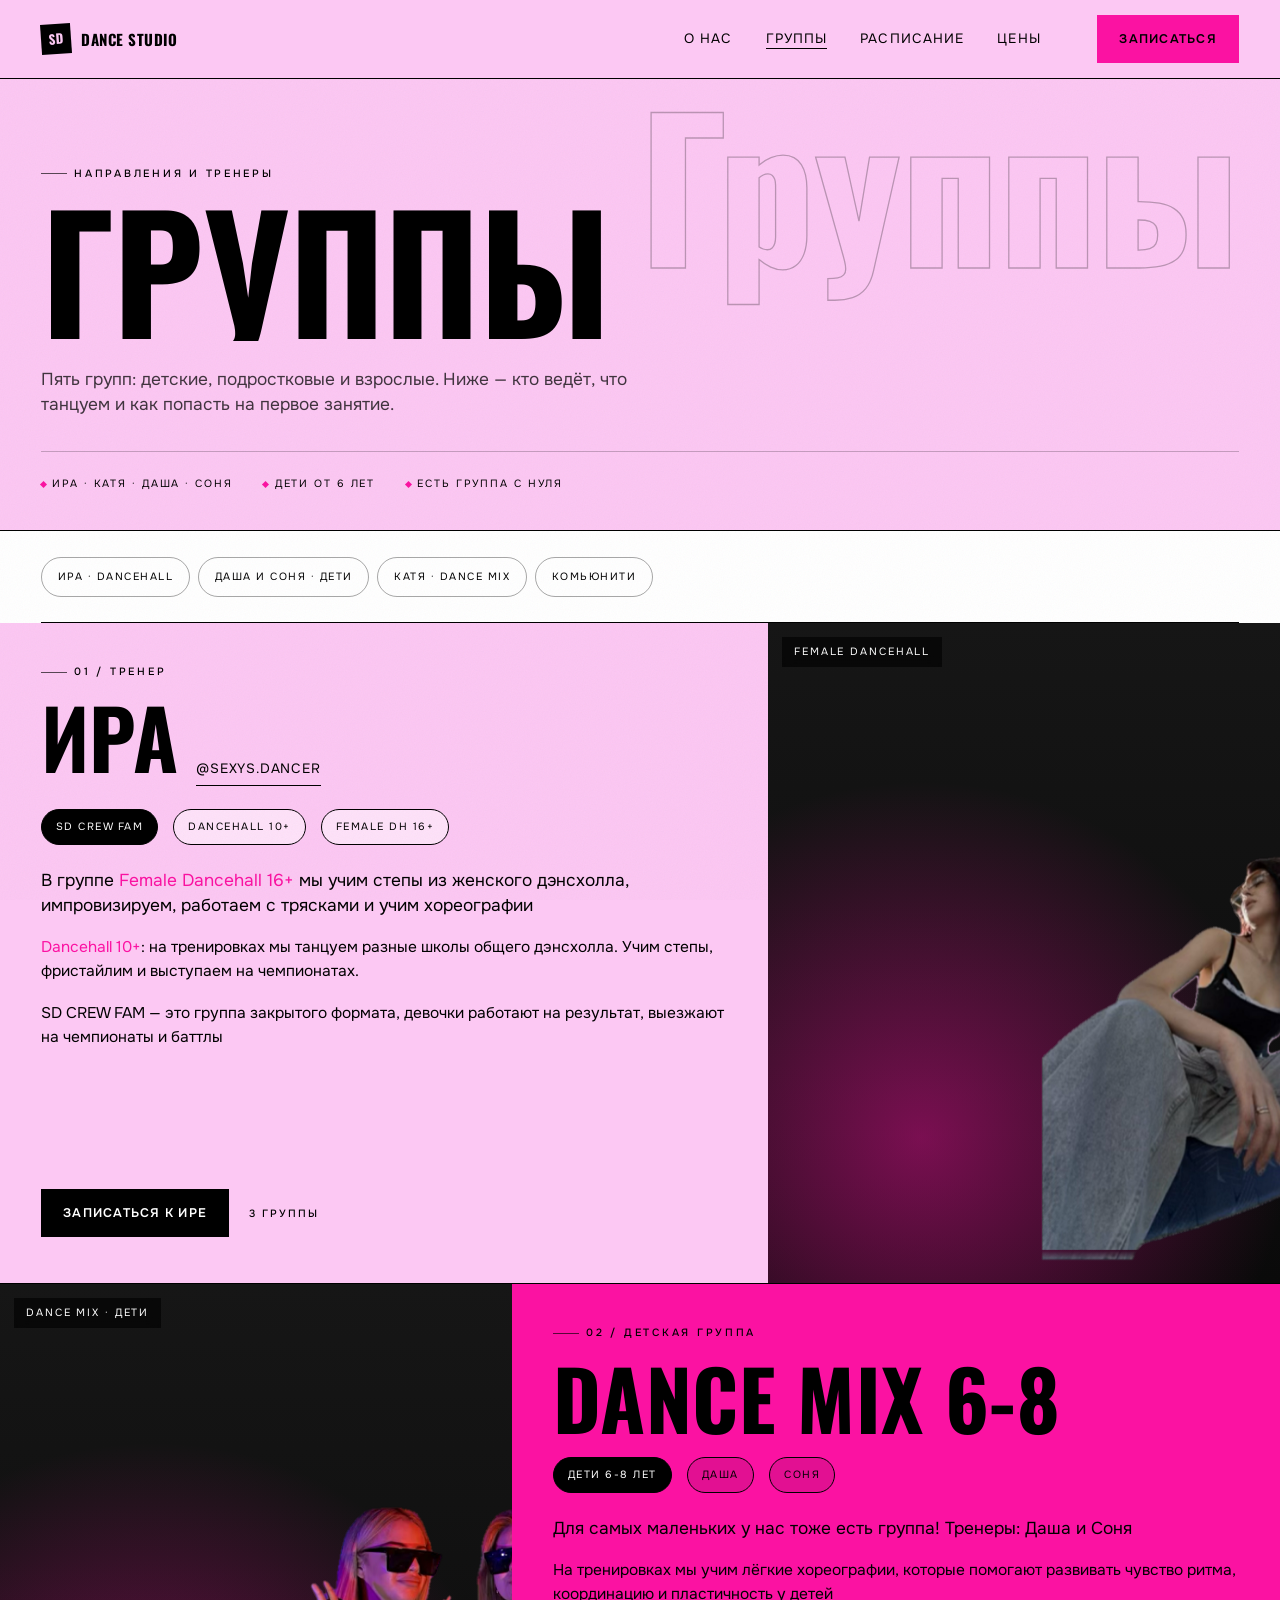
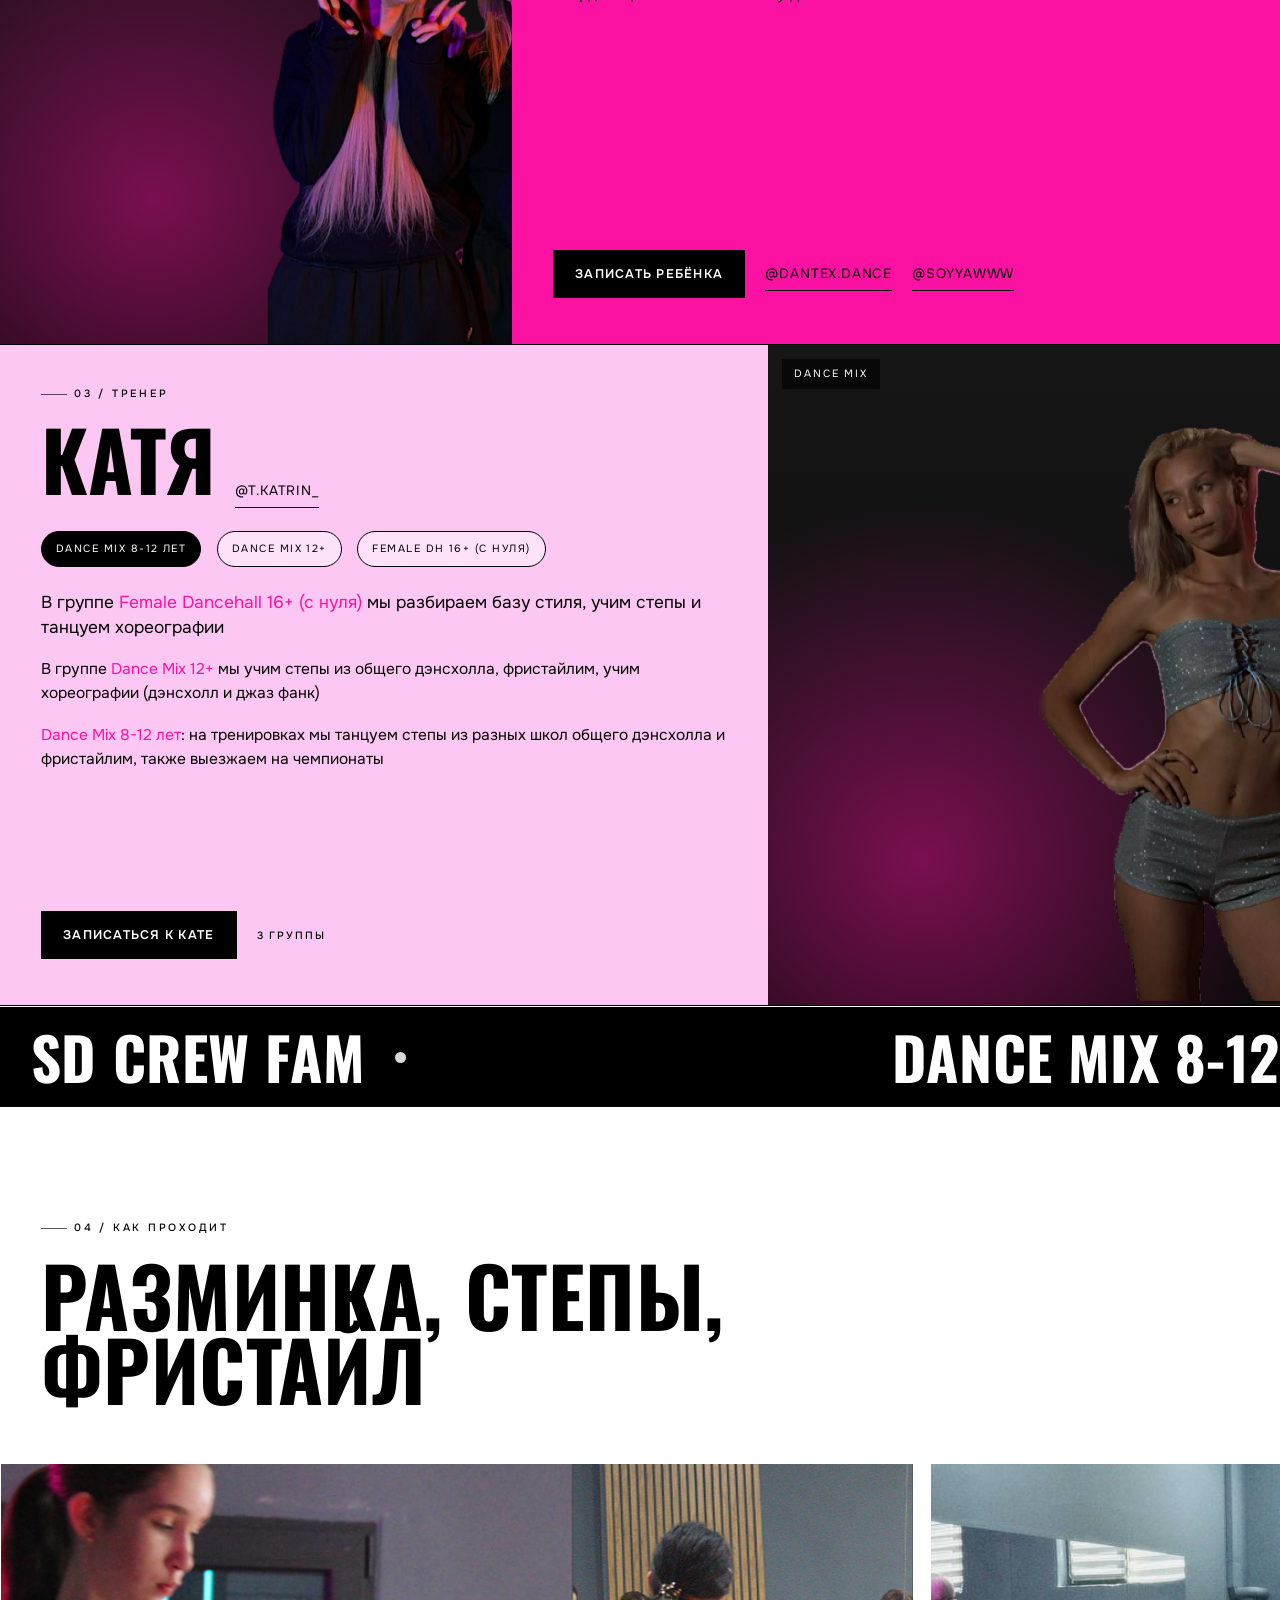
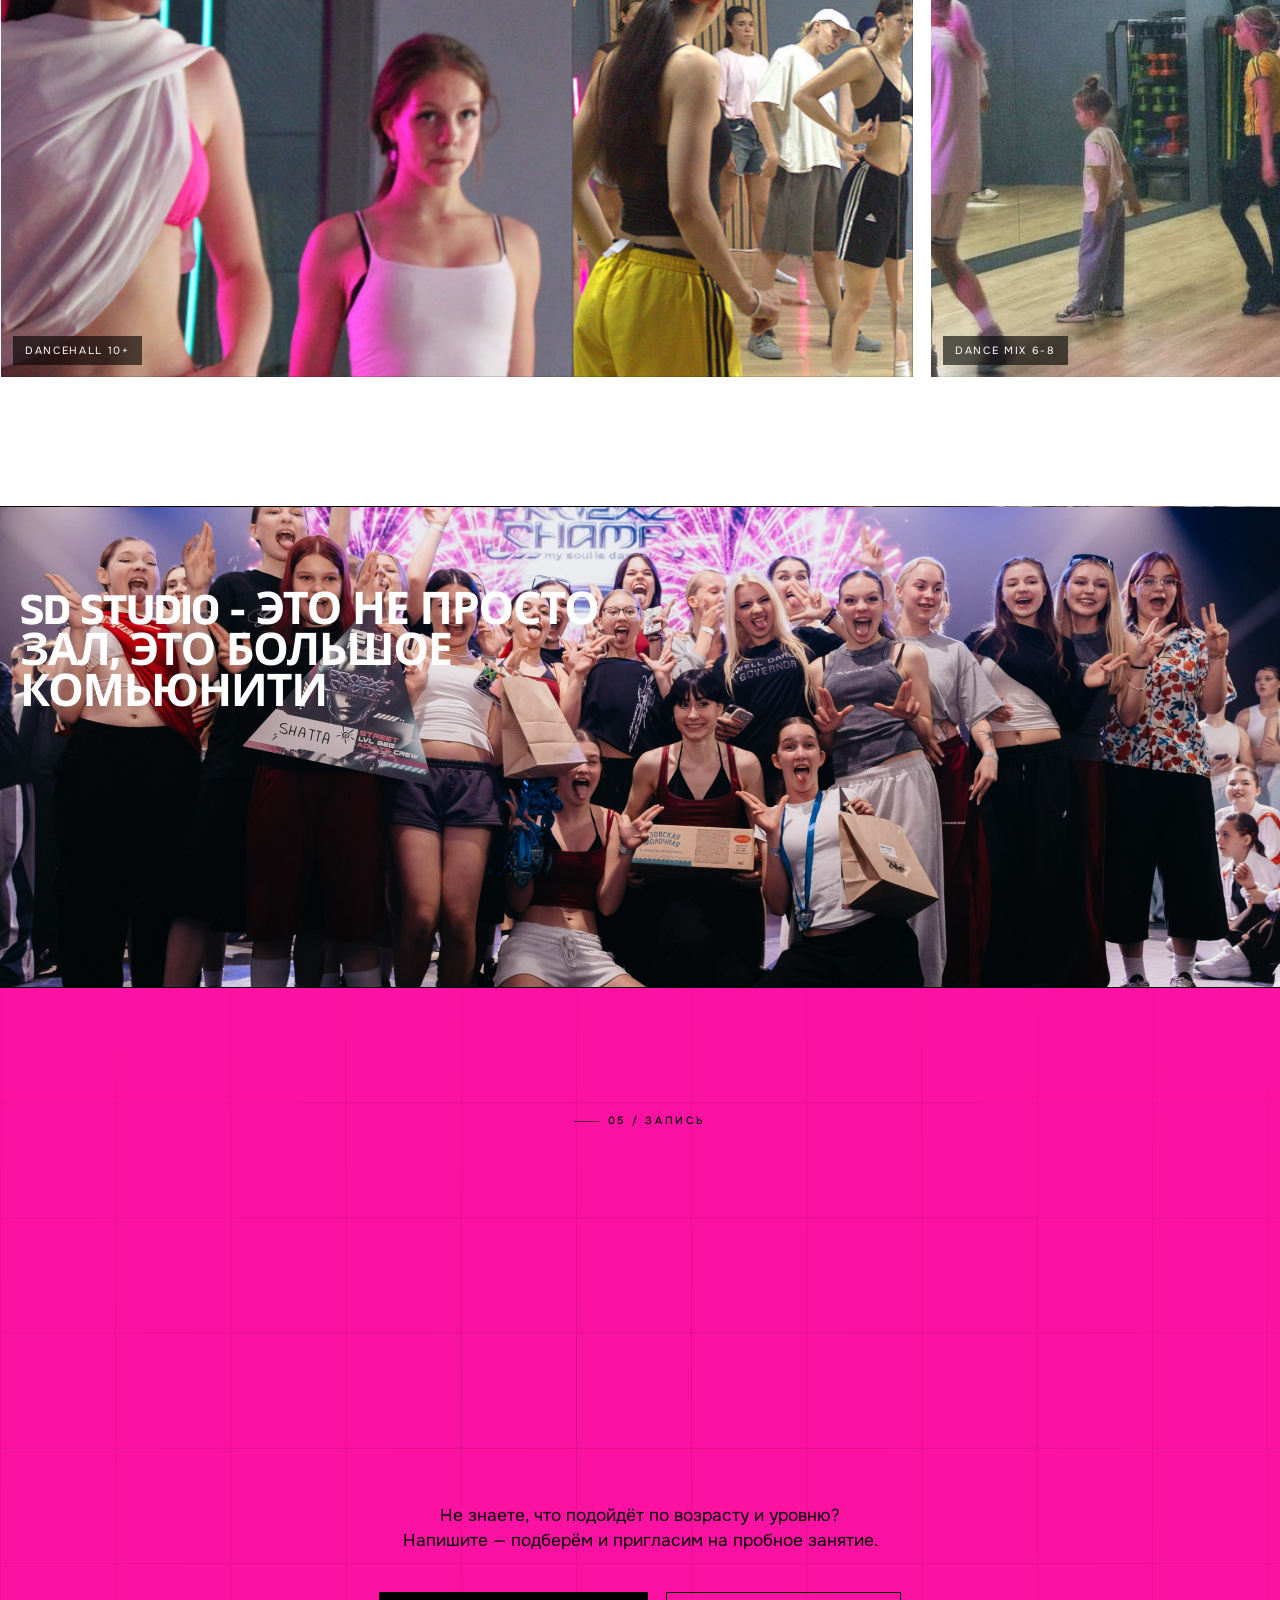
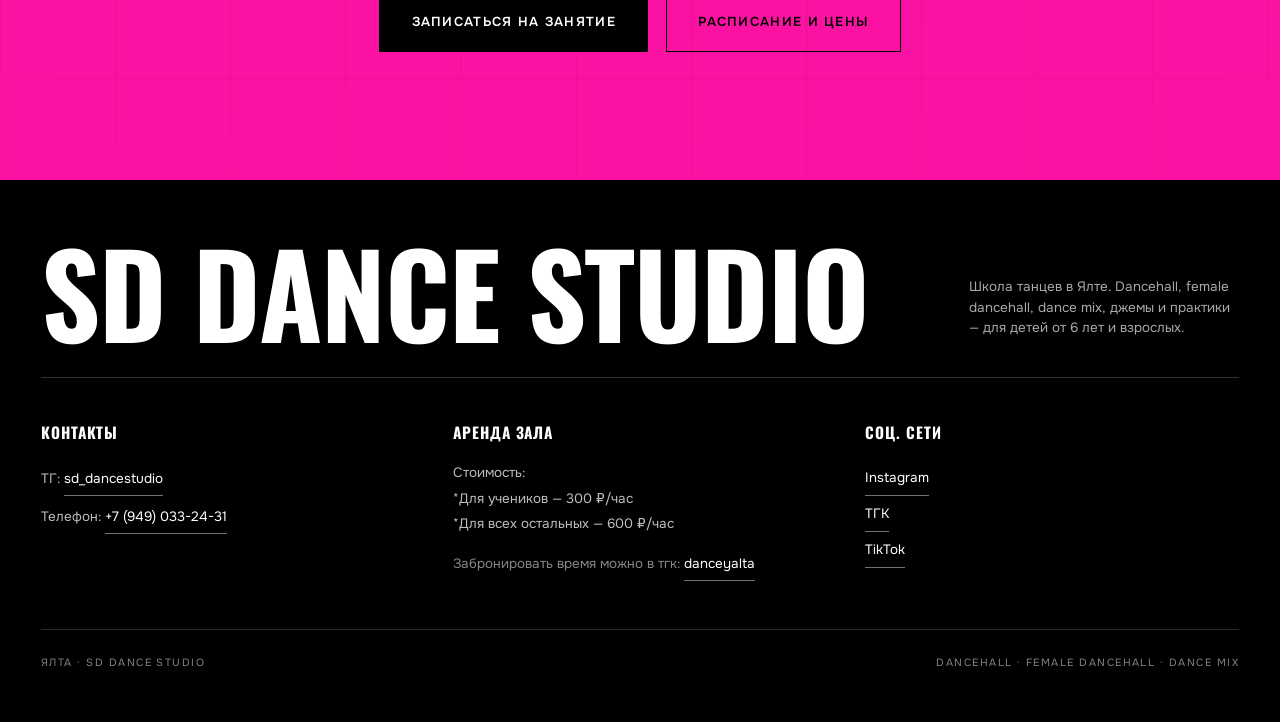
==== commit 8f89b59e: "Редизайн сайта: журнально-кинетическая редакция, 10 сцен, слой движения" ====
--- a/groups.html
+++ b/groups.html
@@ -1,4 +1,4 @@
-﻿<!doctype html>
+<!doctype html>
 <html lang="ru" class="no-js">
 <head>
 <meta charset="utf-8">
@@ -219,6 +219,8 @@
     </div>
 
     <div class="rail" role="region" aria-label="Фоторепортаж с занятий" tabindex="0">
+      <!-- Кадры расставлены по своим форматам: широкие — в широкие слоты,
+           вертикальный — в узкий. Так ни один не растягивается шире исходника. -->
       <figure class="rail__item rail__item--wide rv mask-media">
         <img src="assets/img/groups-hero-class.jpg" width="856" height="464" loading="lazy"
              alt="Ученицы SD Dance Studio на занятии по dancehall">
@@ -230,12 +232,12 @@
         <figcaption class="rail__cap">Dance Mix 6-8</figcaption>
       </figure>
       <figure class="rail__item rv mask-media">
-        <img src="assets/img/groups-female-dh.jpg" width="856" height="958" loading="lazy"
+        <img src="assets/img/groups-female-dh.jpg" width="800" height="750" loading="lazy"
              alt="Female Dancehall: ученицы студии на неоновом свете">
         <figcaption class="rail__cap">Female Dancehall</figcaption>
       </figure>
       <figure class="rail__item rail__item--wide rv mask-media">
-        <img src="assets/img/hero-studio.jpg" width="1708" height="734" loading="lazy"
+        <img src="assets/img/hero-studio.jpg" width="750" height="450" loading="lazy"
              alt="Общее занятие в зале студии">
         <figcaption class="rail__cap">Общее занятие</figcaption>
       </figure>
--- a/css/style.css
+++ b/css/style.css
@@ -291,7 +291,7 @@
   inset: 0;
   z-index: 90;
   pointer-events: none;
-  opacity: 0.045;
+  opacity: 0.055;
   mix-blend-mode: multiply;
   background-image: url("data:image/svg+xml;utf8,%3Csvg xmlns='http://www.w3.org/2000/svg' width='180' height='180'%3E%3Cfilter id='n'%3E%3CfeTurbulence type='fractalNoise' baseFrequency='0.85' numOctaves='3' stitchTiles='stitch'/%3E%3C/filter%3E%3Crect width='180' height='180' filter='url(%23n)'/%3E%3C/svg%3E");
 }
@@ -558,38 +558,109 @@
   overflow: hidden;
 }
 
-.hero__media img {
+/* Фон героя: тот же кадр, но намеренно мягкий. Резкость на полной ширине
+   невозможна (1706 px исходника против 3800+ нужных на retina), поэтому
+   мягкость сделана приёмом: расфокус + маджента-градиент = глубина резкости. */
+.hero__bg {
   width: 100%;
   height: 100%;
   object-fit: cover;
   object-position: 50% 38%;
+  filter: blur(14px) saturate(1.12) brightness(0.86);
   transform: scale(1.14);
   opacity: 0;
   transition: transform 1.6s var(--ease-out), opacity 1s ease;
 }
 
-.is-ready .hero__media img { transform: scale(1); opacity: 1; }
+.is-ready .hero__bg { transform: scale(1); opacity: 1; }
+
+/* Резкий кадр героя. Ширина слота ограничена натуральной шириной кадра:
+   при 2x это максимум 850 CSS px — здесь 670 px, то есть с запасом. */
+/* Резкий кадр героя. Правило: слот не шире своих пикселей / 2.
+   Кадр занимает правую колонку целиком — под него уходит и вертикаль заголовка,
+   поэтому кадр получается крупным, но не растянутым. */
+.hero__shot {
+  position: relative;
+  z-index: 1;
+  grid-column: 2;
+  grid-row: 2 / 5;
+  align-self: end;
+  width: 100%;
+  margin: 0;
+  opacity: 0;
+  transform: translate3d(0, 24px, 0);
+  transition: opacity 0.9s ease, transform 1.1s var(--ease-out);
+  transition-delay: 0.22s;
+  /* подпись кадра крепится к самому кадру на всех ширинах */
+  position: relative;
+}
+
+.is-ready .hero__shot { opacity: 1; transform: none; }
+
+.hero__shot picture { display: block; }
+
+.hero__shot img {
+  display: block;
+  width: 100%;
+  height: auto;
+  /* Кадр не выше 420 px, хотя исходник позволяет больше: герой по высоте
+     ограничен экраном, и вертикальный бюджет отдан типографике. */
+  max-height: 420px;
+  aspect-ratio: 3 / 4;
+  object-fit: cover;
+  object-position: 50% 48%;
+  /* тень отделяет резкий кадр от размытого фона: приём читается как глубина */
+  box-shadow: 0 30px 90px rgb(0 0 0 / 55%);
+}
+
+.hero__shot figcaption {
+  position: absolute;
+  left: 0;
+  bottom: 0;
+  padding: 8px 13px;
+  background: rgb(0 0 0 / 68%);
+  color: var(--white);
+  font-size: var(--fs-micro);
+  letter-spacing: 0.18em;
+  text-transform: uppercase;
+}
 
 .hero__scrim {
   position: absolute;
   inset: 0;
+  /* Маджента-градиент даёт глубину: фон уходит на второй план, резкий кадр читается */
   background:
-    linear-gradient(180deg, rgb(11 11 11 / 62%) 0%, rgb(11 11 11 / 22%) 34%, rgb(11 11 11 / 93%) 100%),
-    linear-gradient(96deg, rgb(11 11 11 / 74%) 0%, rgb(11 11 11 / 6%) 62%);
+    linear-gradient(180deg, rgb(11 11 11 / 56%) 0%, rgb(11 11 11 / 14%) 36%, rgb(11 11 11 / 84%) 100%),
+    linear-gradient(96deg, rgb(11 11 11 / 76%) 0%, rgb(11 11 11 / 4%) 64%);
 }
 
 .hero__scrim::after {
   content: '';
   position: absolute;
   inset: 0;
-  background: radial-gradient(120% 90% at 12% 84%, rgb(251 18 162 / 26%) 0%, transparent 62%);
+  background: radial-gradient(120% 90% at 14% 86%, rgb(251 18 162 / 34%) 0%, transparent 64%);
 }
 
 .hero__inner {
   position: relative;
   z-index: 2;
   width: 100%;
-}
+  /* Раскладка героя: слева типографика, справа резкий кадр.
+     align-content:end прижимает сцену к низу — низ героя держится на любой высоте. */
+  display: grid;
+  grid-template-columns: minmax(0, 5.4fr) minmax(0, 5.6fr);
+  gap: 0 clamp(24px, 4vw, 72px);
+  align-content: end;
+}
+
+.hero__meta { grid-column: 1 / -1; grid-row: 1; }
+.hero__title { grid-column: 1; grid-row: 2; }
+/* .hero__bottom разворачивается в сетку героя: подпись и кнопки идут под
+   заголовком в левой колонке, а резкий кадр занимает правую колонку целиком */
+.hero__bottom { display: contents; }
+.hero__lead { grid-column: 1; grid-row: 3; align-self: end; }
+.hero__actions { grid-column: 1; grid-row: 4; align-self: end; }
+.hero__facts { grid-column: 1 / -1; grid-row: 5; }
 
 .hero__meta {
   display: flex;
@@ -640,10 +711,61 @@
 }
 
 .hero__lead {
-  max-width: 29ch;
+  max-width: 34ch;
   font-size: var(--fs-lead);
   line-height: 1.42;
   color: rgb(255 255 255 / 86%);
+}
+
+/* --- 08b. Герой: двухколоночная раскладка (текст слева, резкий кадр справа) -- */
+@media (min-width: 1180px) {
+  /* В двухколоночном герое строка заголовка не должна выйти из своей колонки:
+     ограничиваем кегль её шириной (грузовик Oswald ~0.62em на знак). */
+  :root { --fs-hero-col: clamp(46px, 6.6vw, 152px); }
+
+  .hero__title {
+    font-size: min(var(--fs-hero), var(--fs-hero-col));
+    max-width: 18ch;
+  }
+}
+
+@media (max-width: 1179px) {
+  /* одна колонка: кадр встаёт в поток сразу под заголовком, во всю ширину */
+  .hero__inner { grid-template-columns: minmax(0, 1fr); }
+
+  .hero__shot {
+    display: block;
+    grid-column: 1;
+    grid-row: 3;
+    width: 100%;
+    max-width: 820px;
+    margin: clamp(18px, 3vh, 30px) auto 0;
+    aspect-ratio: 16 / 9;
+  }
+
+  /* в потоке кадр снова горизонтальный — вертикальная обрезка 3:4 не нужна,
+     а потолок высоты снимаем: её задаёт формат 16:9 */
+  .hero__shot img {
+    max-height: none;
+    height: 100%;
+    aspect-ratio: 16 / 9;
+    object-position: 50% 42%;
+  }
+
+  /* подпись и кнопки снова живут в одном блоке под кадром */
+  .hero__bottom {
+    display: flex;
+    grid-column: 1;
+    grid-row: 4;
+  }
+
+  .hero__lead { align-self: auto; }
+  .hero__facts { grid-column: 1; grid-row: 5; }
+}
+
+@media (max-width: 700px) {
+  /* на телефоне кадр под заголовком идёт в мягком формате 16:10 */
+  .hero__shot { aspect-ratio: 16 / 10; }
 }
 
 .hero__actions {
@@ -988,7 +1110,10 @@
 /* --- 14. Фото во всю ширину + параллакс ------------------------------------ */
 .photoband {
   position: relative;
-  min-height: clamp(280px, 62vw, 780px);
+  display: flex;
+  flex-direction: column;
+  justify-content: center;
+  min-height: clamp(420px, 62vw, 780px);
   overflow: hidden;
   background: var(--coal);
   color: var(--white);
@@ -1000,27 +1125,69 @@
   overflow: hidden;
 }
 
-.photoband__media img {
+/* Фон полосы намеренно размыт: кадр 854x960 не тянет полную ширину,
+   поэтому мягкость читается как глубина резкости, а не как брак. */
+.photoband__bg {
   width: 100%; height: 100%;
   object-fit: cover;
-  will-change: transform;
+  object-position: 50% 34%;
+  filter: blur(18px) saturate(1.1) brightness(0.82);
+  transform: scale(1.08);
 }
 
 .photoband__scrim {
   position: absolute;
   inset: 0;
-  background: linear-gradient(180deg, rgb(11 11 11 / 58%) 0%, rgb(11 11 11 / 14%) 45%, rgb(11 11 11 / 76%) 100%);
-}
-
+  background: linear-gradient(180deg, rgb(11 11 11 / 52%) 0%, rgb(11 11 11 / 12%) 45%, rgb(11 11 11 / 72%) 100%);
+}
+
+/* Резкий кадр полосы: своя колонка, ширина не выше натуральной (854 px) */
+.photoband__shot {
+  position: relative;
+  z-index: 2;
+  width: min(100%, 854px);
+  aspect-ratio: 4 / 5;
+  margin: 0;
+  overflow: hidden;
+  box-shadow: 0 30px 90px rgb(0 0 0 / 45%);
+}
+
+.photoband__shot img {
+  width: 100%; height: 100%;
+  object-fit: cover;
+  object-position: 50% 40%;
+}
+
+/* Полоса: во всю ширину идёт размытая версия кадра, поверх неё — резкий кадр
+   в своём натуральном размере. Слева типографика, внизу подпись. */
 .photoband__inner {
   position: relative;
   z-index: 2;
   display: flex;
   flex-direction: column;
-  justify-content: space-between;
-  gap: clamp(60px, 16vw, 200px);
+  justify-content: center;
+  gap: clamp(24px, 4vh, 52px);
   min-height: inherit;
   padding-block: clamp(26px, 4vw, 58px);
+}
+
+/* Резкий кадр полосы: своя колонка, ширина не выше натуральной (854 px).
+   Формат 4:3 близок к исходникам полос (1708x1200 и 854x960) — кадр почти не режется. */
+.photoband__shot {
+  position: relative;
+  z-index: 2;
+  align-self: flex-end;
+  width: min(100%, 640px);
+  aspect-ratio: 4 / 3;
+  margin: 0;
+  overflow: hidden;
+  box-shadow: 0 30px 90px rgb(0 0 0 / 45%);
+}
+
+.photoband__shot img {
+  width: 100%; height: 100%;
+  object-fit: cover;
+  object-position: 50% 40%;
 }
 
 .photoband__title {
@@ -1139,7 +1306,7 @@
   background: var(--coal);
 }
 
-.rail__item--wide { width: clamp(300px, 82vw, 620px); aspect-ratio: 16 / 10; }
+.rail__item--wide { width: clamp(300px, 82vw, 912px); aspect-ratio: 16 / 9; }
 
 .rail__item img {
   width: 100%; height: 100%;
@@ -1184,7 +1351,7 @@
   transition: transform 0.8s var(--ease-out), filter 0.6s ease;
 }
 
-.gal__item--a { grid-column: span 7; aspect-ratio: 16 / 11; }
+.gal__item--a { grid-column: span 7; aspect-ratio: 16 / 9; }
 .gal__item--b { grid-column: span 5; aspect-ratio: 4 / 5; }
 .gal__item--c { grid-column: span 5; aspect-ratio: 4 / 5; }
 .gal__item--d { grid-column: span 7; aspect-ratio: 16 / 11; }
@@ -2138,6 +2305,14 @@
   .gpanel__media { min-height: clamp(300px, 62vw, 520px); }
 
   .offer__inner { grid-template-columns: 1fr; }
+
+  /* Полоса: одной колонкой, резкий кадр под типографикой */
+  .photoband__inner { gap: clamp(18px, 4vw, 34px); }
+
+  .photoband__shot {
+    align-self: stretch;
+    aspect-ratio: 5 / 4;
+  }
 }
 
 /* --- 29. Телефон ----------------------------------------------------------- */
--- a/css/motion.css
+++ b/css/motion.css
@@ -181,7 +181,8 @@
 [data-parallax] { will-change: transform; }
 
 /* Картинка внутри полосы чуть больше полосы, чтобы было куда двигаться */
-.photoband__media img,
+.photoband__bg,
+.photoband__shot img,
 .gpanel__media img,
 .photorail-fallback img { backface-visibility: hidden; }
 
@@ -380,6 +381,13 @@
 
   .hero__media { clip-path: none !important; transition: none !important; }
   .hero__media img { transform: none !important; opacity: 1 !important; transition: none !important; }
+  /* Резкий кадр героя и полосы тоже появляется без движения */
+  .hero__shot,
+  .photoband__shot {
+    opacity: 1 !important;
+    transform: none !important;
+    transition: none !important;
+  }
 
   /* Ленты стоят на месте */
   .ticker__track {
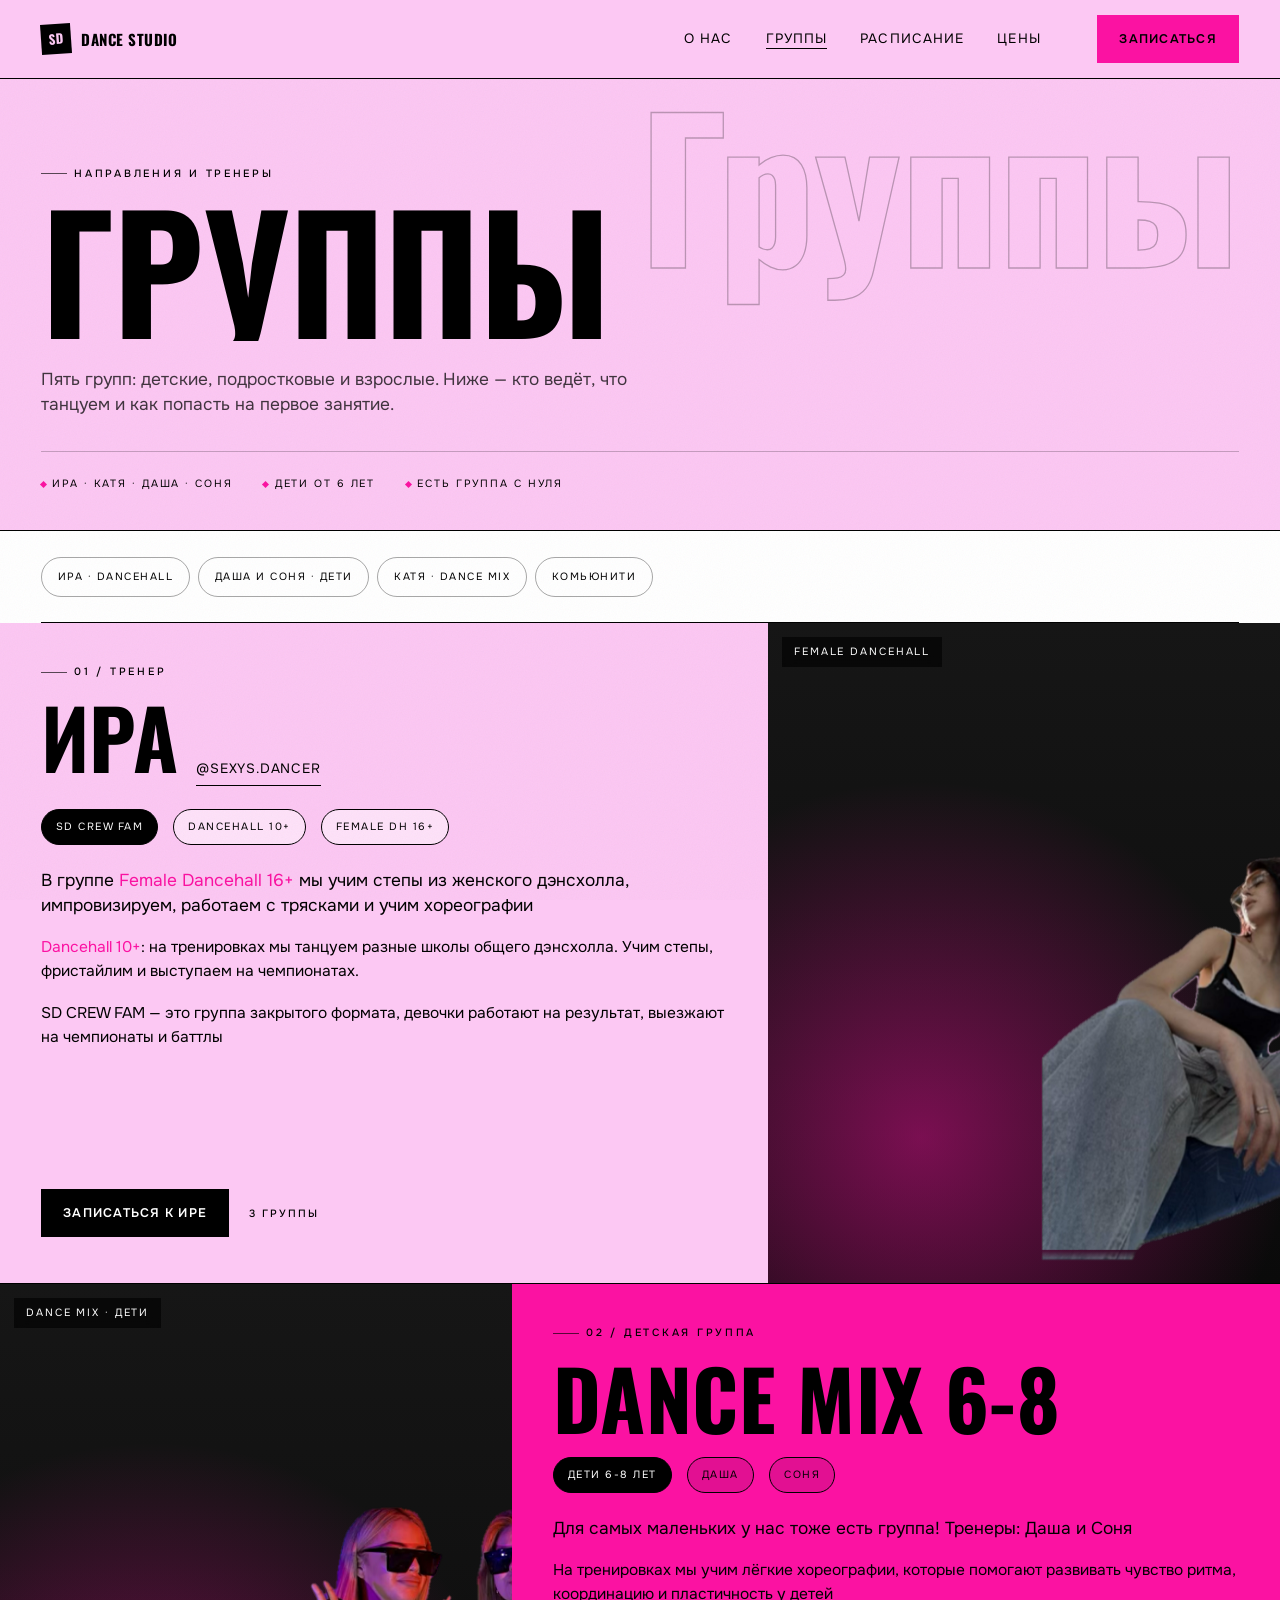
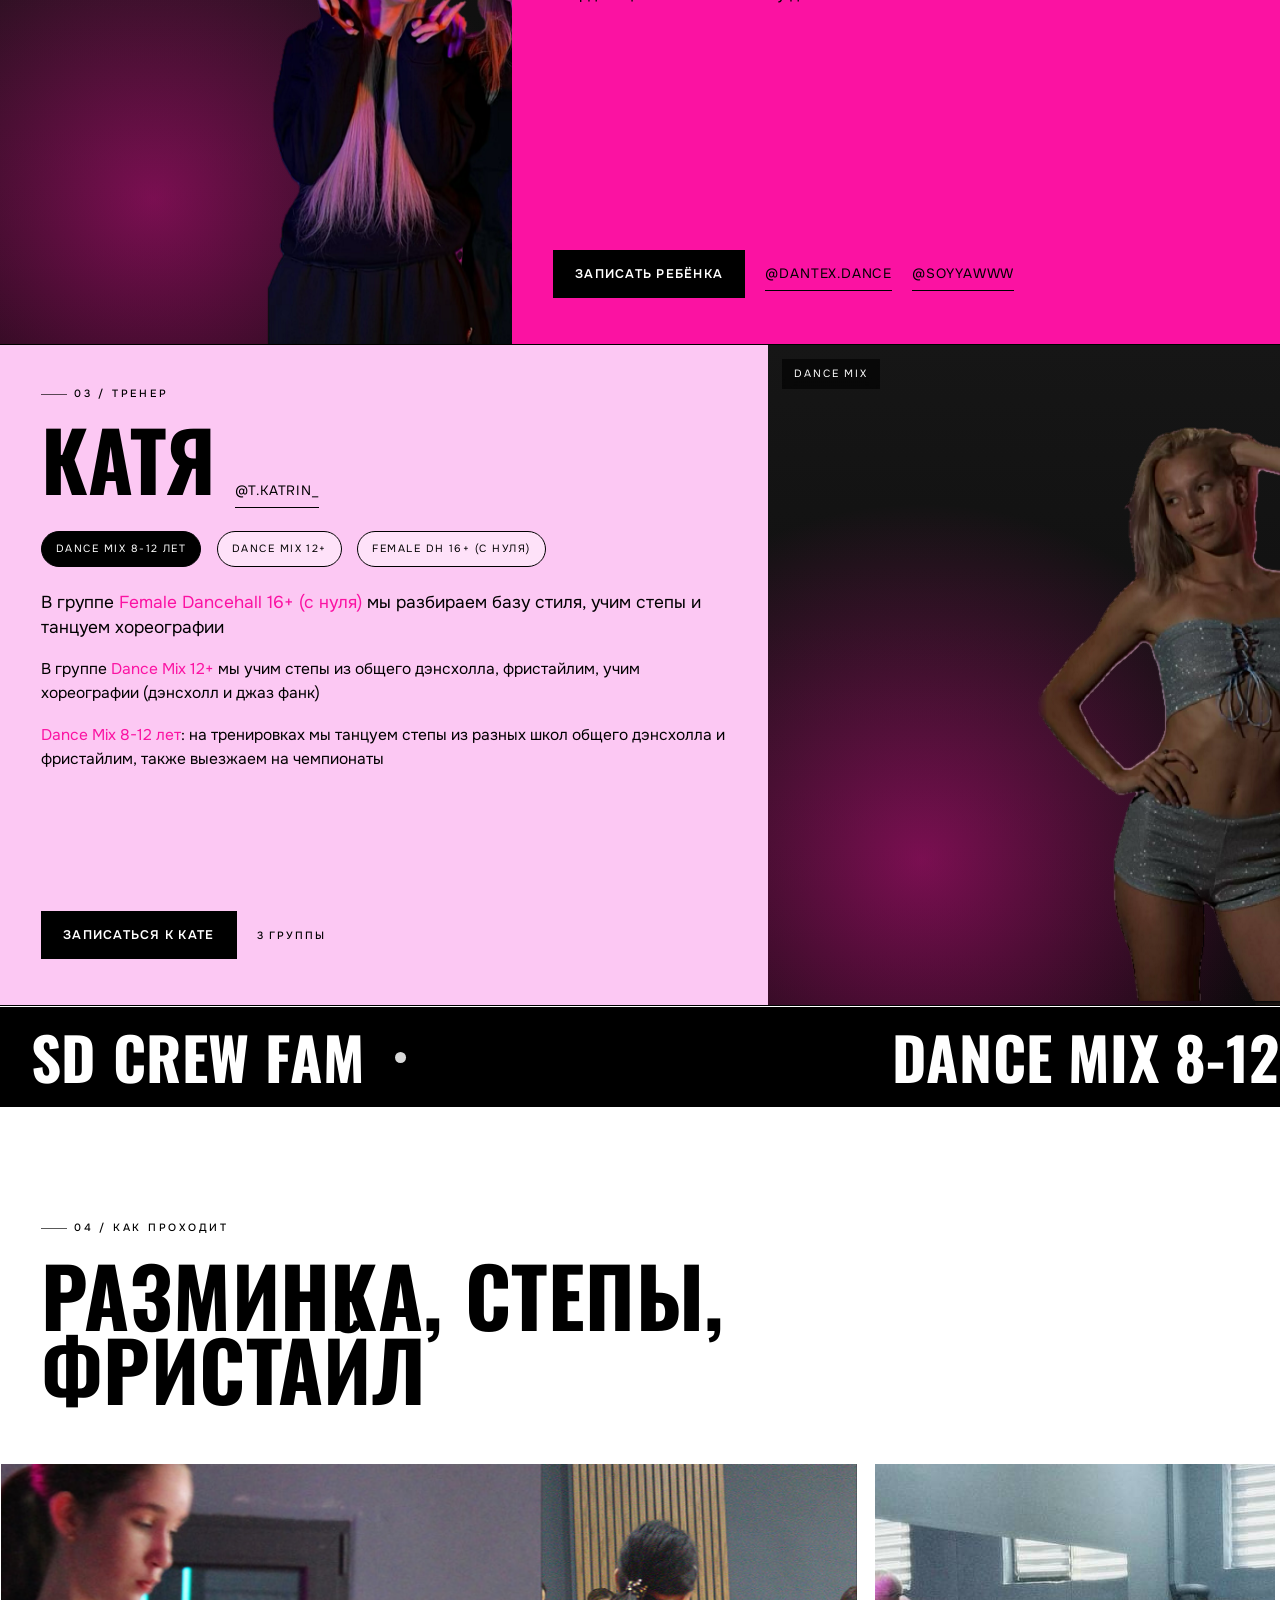
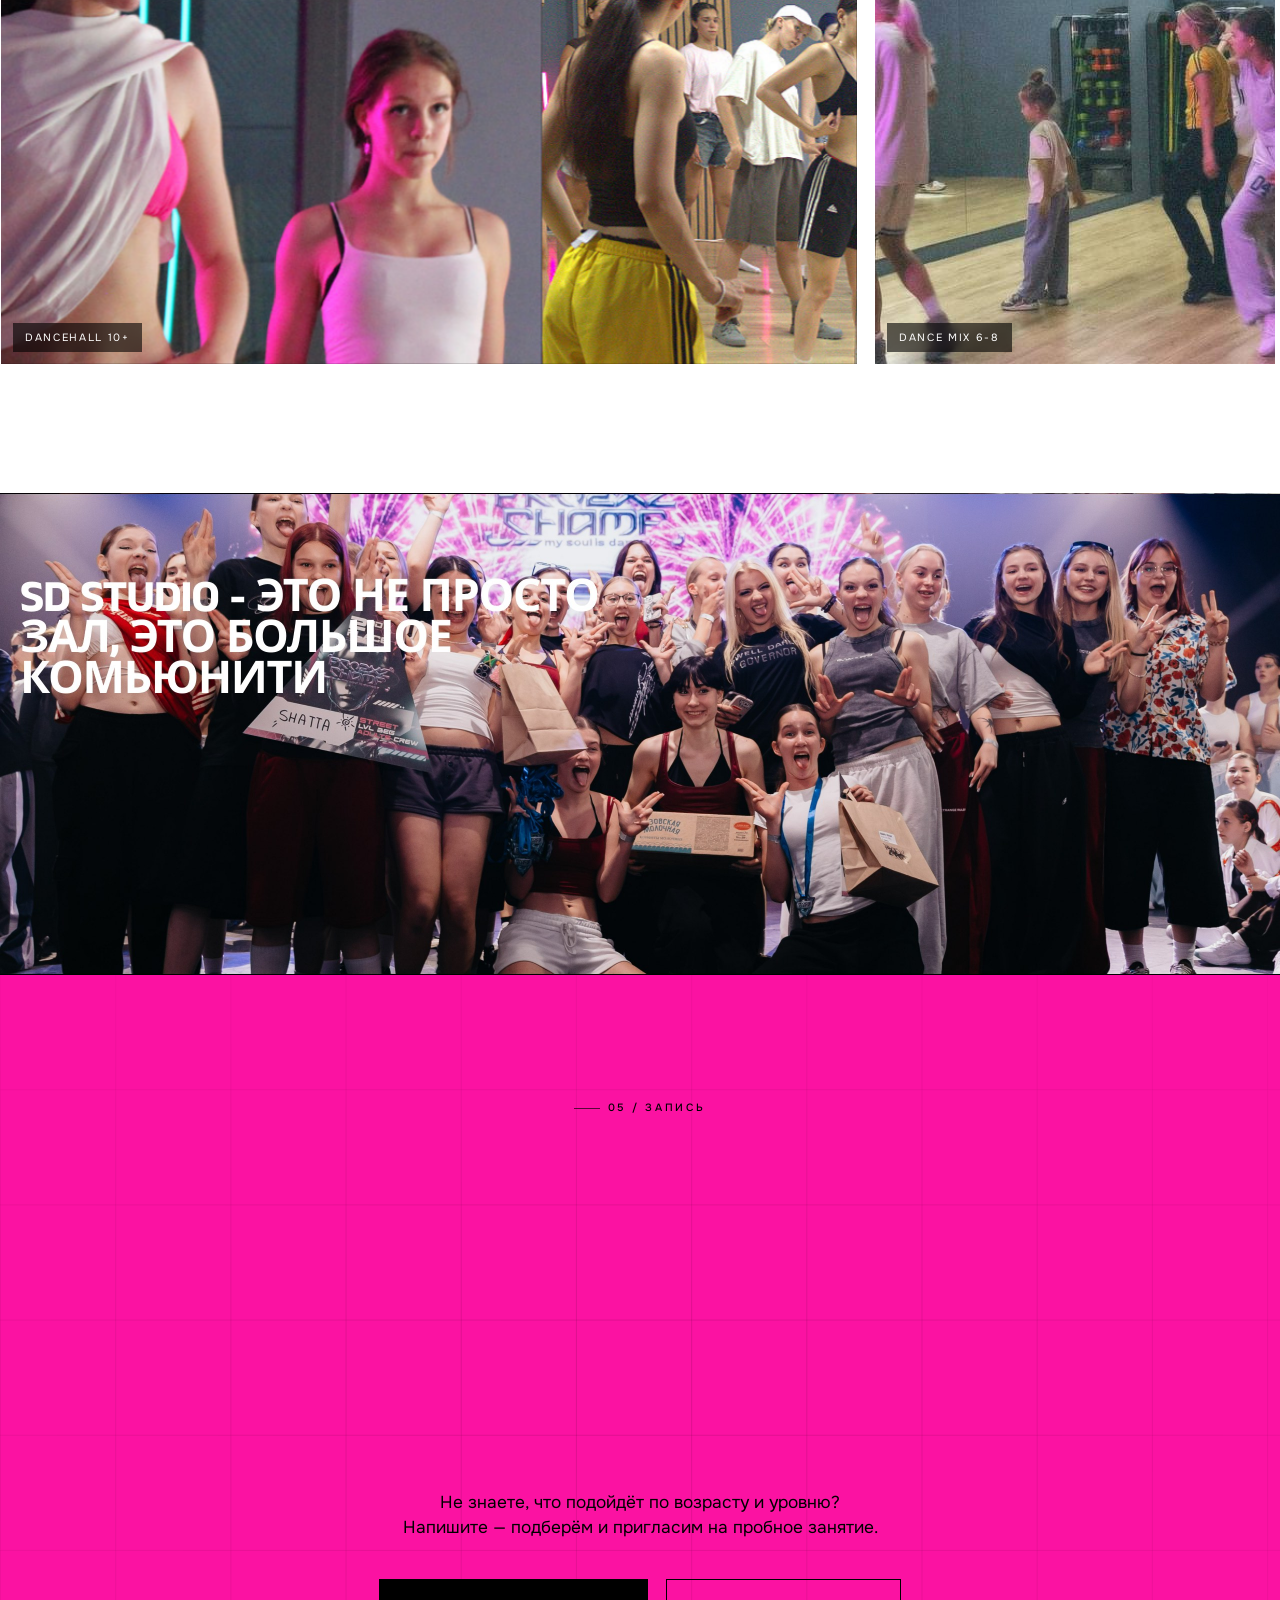
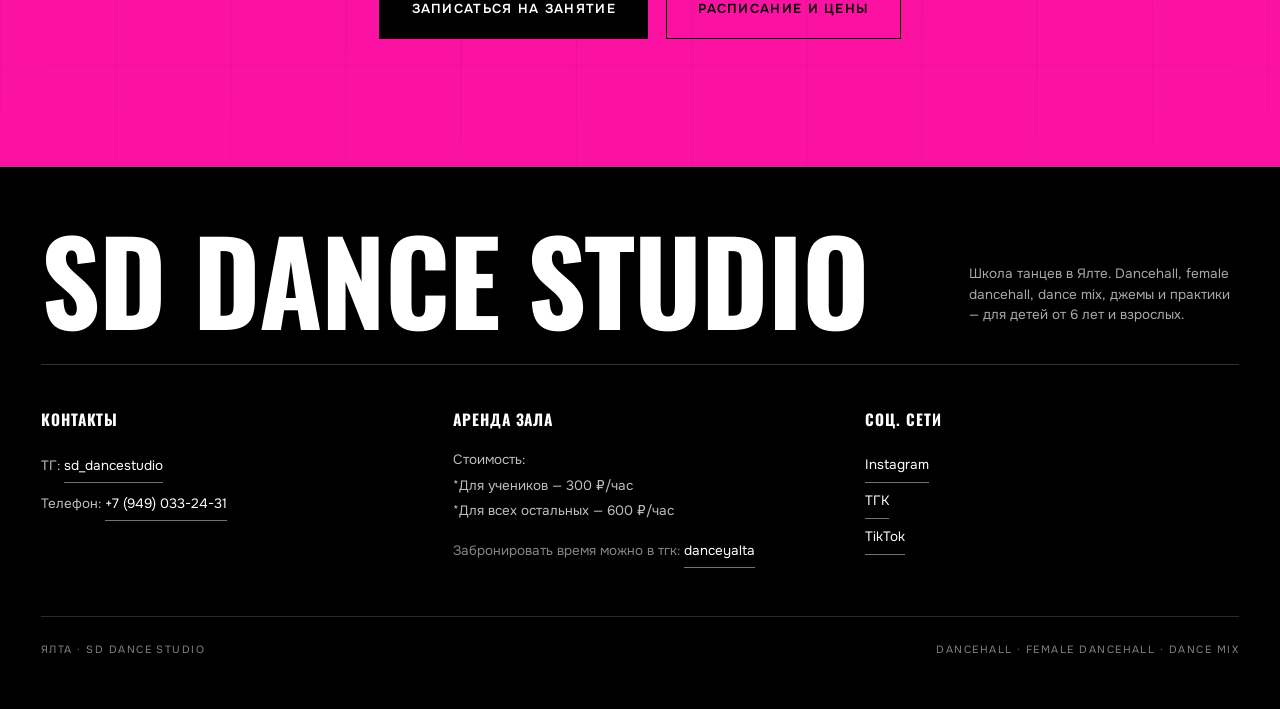
==== commit 7e02ba64: "Замечания владельца: мягкая отправка заявки в Telegram, мобильные цифры, шаринг-превью, лёгкий герой" ====
--- a/groups.html
+++ b/groups.html
@@ -9,17 +9,52 @@
 <meta name="theme-color" media="(prefers-color-scheme: light)" content="#fcc8f3">
 <meta name="theme-color" media="(prefers-color-scheme: dark)" content="#111111">
 <meta name="color-scheme" content="light dark">
-<link rel="canonical" href="https://sd-dance-studio.ru/groups.html">
+<link rel="canonical" href="https://vanyaka229.github.io/sd-site/groups.html">
 <meta property="og:type" content="website">
+<meta property="og:site_name" content="SD Dance Studio">
 <meta property="og:title" content="Группы SD Dance Studio">
 <meta property="og:description" content="Направления и тренеры SD Dance Studio в Ялте.">
-<meta property="og:image" content="assets/img/groups-hero-class.jpg">
+<meta property="og:url" content="https://vanyaka229.github.io/sd-site/groups.html">
+<meta property="og:image" content="https://vanyaka229.github.io/sd-site/assets/img/og-preview.jpg">
+<meta property="og:image:type" content="image/jpeg">
+<meta property="og:image:width" content="1200">
+<meta property="og:image:height" content="630">
+<meta property="og:image:alt" content="SD Dance Studio — школа танцев в Ялте, занятие в зале">
+<meta property="og:locale" content="ru_RU">
+<meta name="twitter:card" content="summary_large_image">
+<meta name="twitter:title" content="Группы SD Dance Studio">
+<meta name="twitter:description" content="Dancehall, Female Dancehall и Dance Mix в Ялте. Пробное занятие — 300 ₽.">
+<meta name="twitter:image" content="https://vanyaka229.github.io/sd-site/assets/img/og-preview.jpg">
 <link rel="icon" href="assets/favicon.svg" type="image/svg+xml">
 <link rel="preload" href="assets/fonts/oswald-cyrillic-700.woff2" as="font" type="font/woff2" crossorigin>
 <link rel="preload" href="assets/fonts/onest-cyrillic-400.woff2" as="font" type="font/woff2" crossorigin>
 <link rel="stylesheet" href="css/fonts.css">
 <link rel="stylesheet" href="css/style.css">
 <link rel="stylesheet" href="css/motion.css">
+
+<!-- Микроразметка: поисковики и нейросети понимают, что это школа танцев в Ялте.
+     Все факты взяты с самого сайта (футер и страница цен), ничего не додумано. -->
+<script type="application/ld+json">
+{
+  "@context": "https://schema.org",
+  "@type": "DanceSchool",
+  "@id": "https://vanyaka229.github.io/sd-site/#studio",
+  "name": "SD Dance Studio",
+  "description": "Танцевальная школа в Ялте: dancehall, female dancehall и dance mix для детей от 6 лет и взрослых, джемы и практики.",
+  "url": "https://vanyaka229.github.io/sd-site/",
+  "image": "https://vanyaka229.github.io/sd-site/assets/img/og-preview.jpg",
+  "logo": "https://vanyaka229.github.io/sd-site/assets/img/logo-sd.png",
+  "telephone": "+7 (949) 033-24-31",
+  "address": { "@type": "PostalAddress", "addressLocality": "Ялта" },
+  "areaServed": "Ялта",
+  "sameAs": [
+    "https://t.me/sd_dancestudio",
+    "https://t.me/danceyalta",
+    "https://instagram.com/sd_dancestudio",
+    "https://www.tiktok.com/@sd_dancestudio"
+  ]
+}
+</script>
 </head>
 <body>
 
@@ -352,7 +387,7 @@
         </label>
         <p class="form-status" role="status" aria-live="polite"></p>
         <button class="btn btn--magenta btn--block" type="submit">Отправить заявку</button>
-        <a class="btn btn--black btn--block booking-form__manual" hidden target="_blank" rel="noopener">Отправить в Telegram вручную</a>
+        <a class="btn btn--black btn--block booking-form__manual" hidden target="_blank" rel="noopener">Отправить заявку в Telegram</a>
         <p class="form-note">Нажимая кнопку, вы соглашаетесь на обработку персональных данных.
           Заявка уйдёт нам в Telegram — ответим и подберём группу.</p>
       </form>
--- a/css/style.css
+++ b/css/style.css
@@ -574,8 +574,6 @@
 
 .is-ready .hero__bg { transform: scale(1); opacity: 1; }
 
-/* Резкий кадр героя. Ширина слота ограничена натуральной шириной кадра:
-   при 2x это максимум 850 CSS px — здесь 670 px, то есть с запасом. */
 /* Резкий кадр героя. Правило: слот не шире своих пикселей / 2.
    Кадр занимает правую колонку целиком — под него уходит и вертикаль заголовка,
    поэтому кадр получается крупным, но не растянутым. */
@@ -591,8 +589,6 @@
   transform: translate3d(0, 24px, 0);
   transition: opacity 0.9s ease, transform 1.1s var(--ease-out);
   transition-delay: 0.22s;
-  /* подпись кадра крепится к самому кадру на всех ширинах */
-  position: relative;
 }
 
 .is-ready .hero__shot { opacity: 1; transform: none; }
@@ -603,8 +599,10 @@
   display: block;
   width: 100%;
   height: auto;
-  /* Кадр не выше 420 px, хотя исходник позволяет больше: герой по высоте
-     ограничен экраном, и вертикальный бюджет отдан типографике. */
+  /* потолок ширины: 700 CSS px — это вдвое меньше натуральной ширины кадра,
+     поэтому на retina кадр остаётся резким даже на экранах 2560 px */
+  max-width: 700px;
+  /* потолок высоты: герой ограничен экраном, вертикаль отдана типографике */
   max-height: 420px;
   aspect-ratio: 3 / 4;
   object-fit: cover;
@@ -746,6 +744,7 @@
   /* в потоке кадр снова горизонтальный — вертикальная обрезка 3:4 не нужна,
      а потолок высоты снимаем: её задаёт формат 16:9 */
   .hero__shot img {
+    max-width: none;
     max-height: none;
     height: 100%;
     aspect-ratio: 16 / 9;
@@ -1030,7 +1029,9 @@
   /* число и подпись не должны пересекаться ни на одной ширине */
   justify-content: flex-start;
   min-width: 0;
-  gap: clamp(4px, 0.6vw, 10px);
+  /* Число выезжает снизу на 14 px (css/motion.css), поэтому зазор держим
+     с запасом: минимум 8 px — иначе на планшете сдвиг съедает воздух. */
+  gap: clamp(8px, 0.7vw, 12px);
   padding: clamp(24px, 3.4vw, 52px) clamp(18px, 2.2vw, 38px) clamp(28px, 3.6vw, 56px);
   border-left: 1px solid rgb(255 255 255 / 18%);
 }
@@ -1306,7 +1307,9 @@
   background: var(--coal);
 }
 
-.rail__item--wide { width: clamp(300px, 82vw, 912px); aspect-ratio: 16 / 9; }
+/* Широкий слот рейла ограничен 856 px: это натуральная ширина самого крупного
+   широкого кадра (groups-hero-class 856x464) — он остаётся резким на retina. */
+.rail__item--wide { width: clamp(300px, 82vw, 856px); aspect-ratio: 16 / 9; }
 
 .rail__item img {
   width: 100%; height: 100%;
@@ -2180,6 +2183,11 @@
 
 .form-note { font-size: var(--fs-micro); line-height: 1.55; opacity: 0.72; }
 
+/* У .btn свой display, и он перебивает браузерное правило для атрибута hidden.
+   Из-за этого кнопка «Отправить заявку в Telegram» с атрибутом hidden была
+   видна всегда — с самого открытия окна записи. */
+.booking-form .btn[hidden] { display: none; }
+
 .form-status {
   min-height: 1.3em;
   font-size: var(--fs-small);
@@ -2188,6 +2196,9 @@
 
 .form-status[data-state='ok'] { color: #06451f; font-weight: 600; }
 .form-status[data-state='error'] { color: #7a0d1e; font-weight: 600; }
+/* «Готова, отправьте одним нажатием» — не ошибка, а следующий шаг: тёплая
+   маджента вместо красного, чтобы человек не пугался. */
+.form-status[data-state='ready'] { color: var(--magenta-deep); font-weight: 600; }
 .form-status[data-state='pending'] { opacity: 0.68; }
 
 /* --- 27. Липкая кнопка и «наверх» ------------------------------------------ */
@@ -2339,7 +2350,11 @@
   .row-item__num { font-size: clamp(44px, 16vw, 76px); }
 
   .facts__grid { grid-template-columns: 1fr; }
-  .fact { border-left: 0; border-top: 1px solid rgb(255 255 255 / 18%); }
+  /* На телефоне кегль цифр минимальный (46 px), поэтому выезд на 14 px
+     (css/motion.css: .fact__num, снимается классом .fact.is-in) съедал весь
+     зазор: числа 2026 / 6+ / 300 ложились на подпись (замер −10 px при 375 и
+     390). Даём 18 px — движение сохраняется, пересечения нет ни в один момент. */
+  .fact { gap: 18px; border-left: 0; border-top: 1px solid rgb(255 255 255 / 18%); }
   .fact:first-child { border-top: 0; }
 
   .price-grid { grid-template-columns: 1fr; }
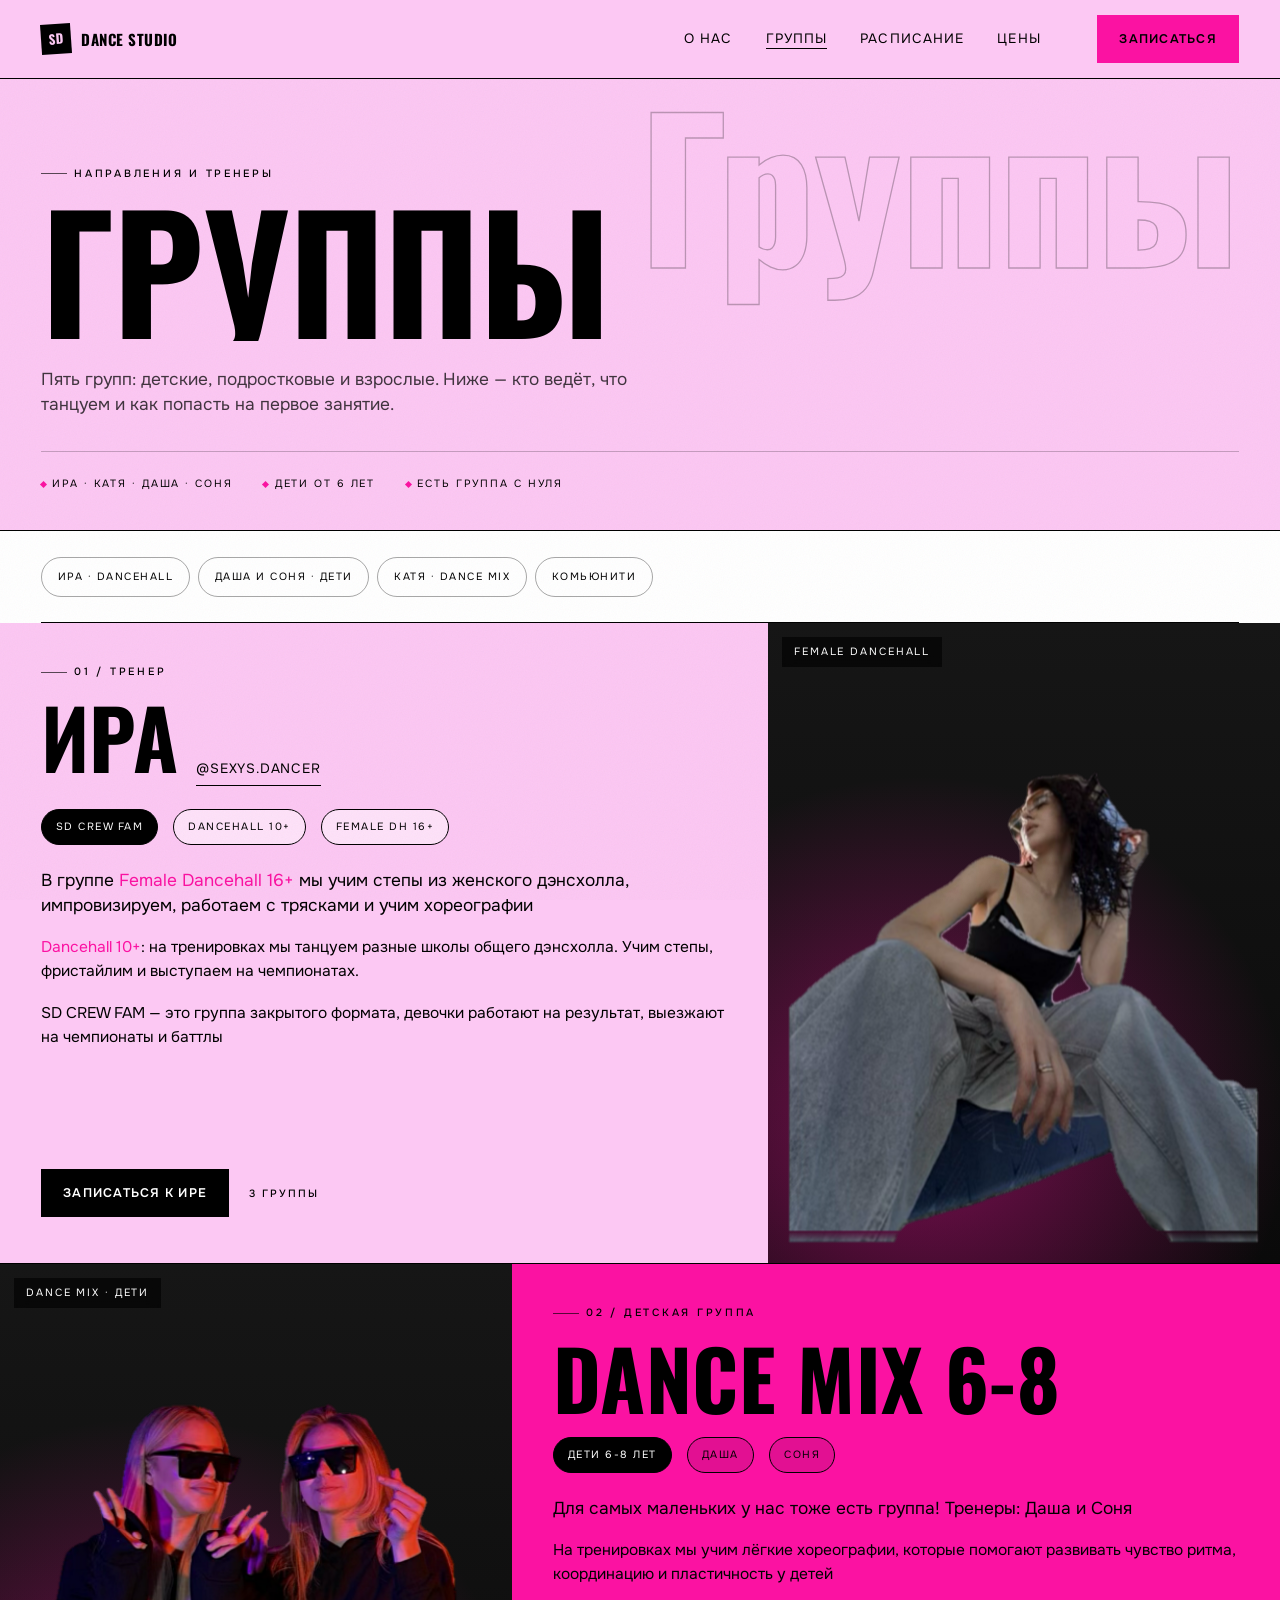
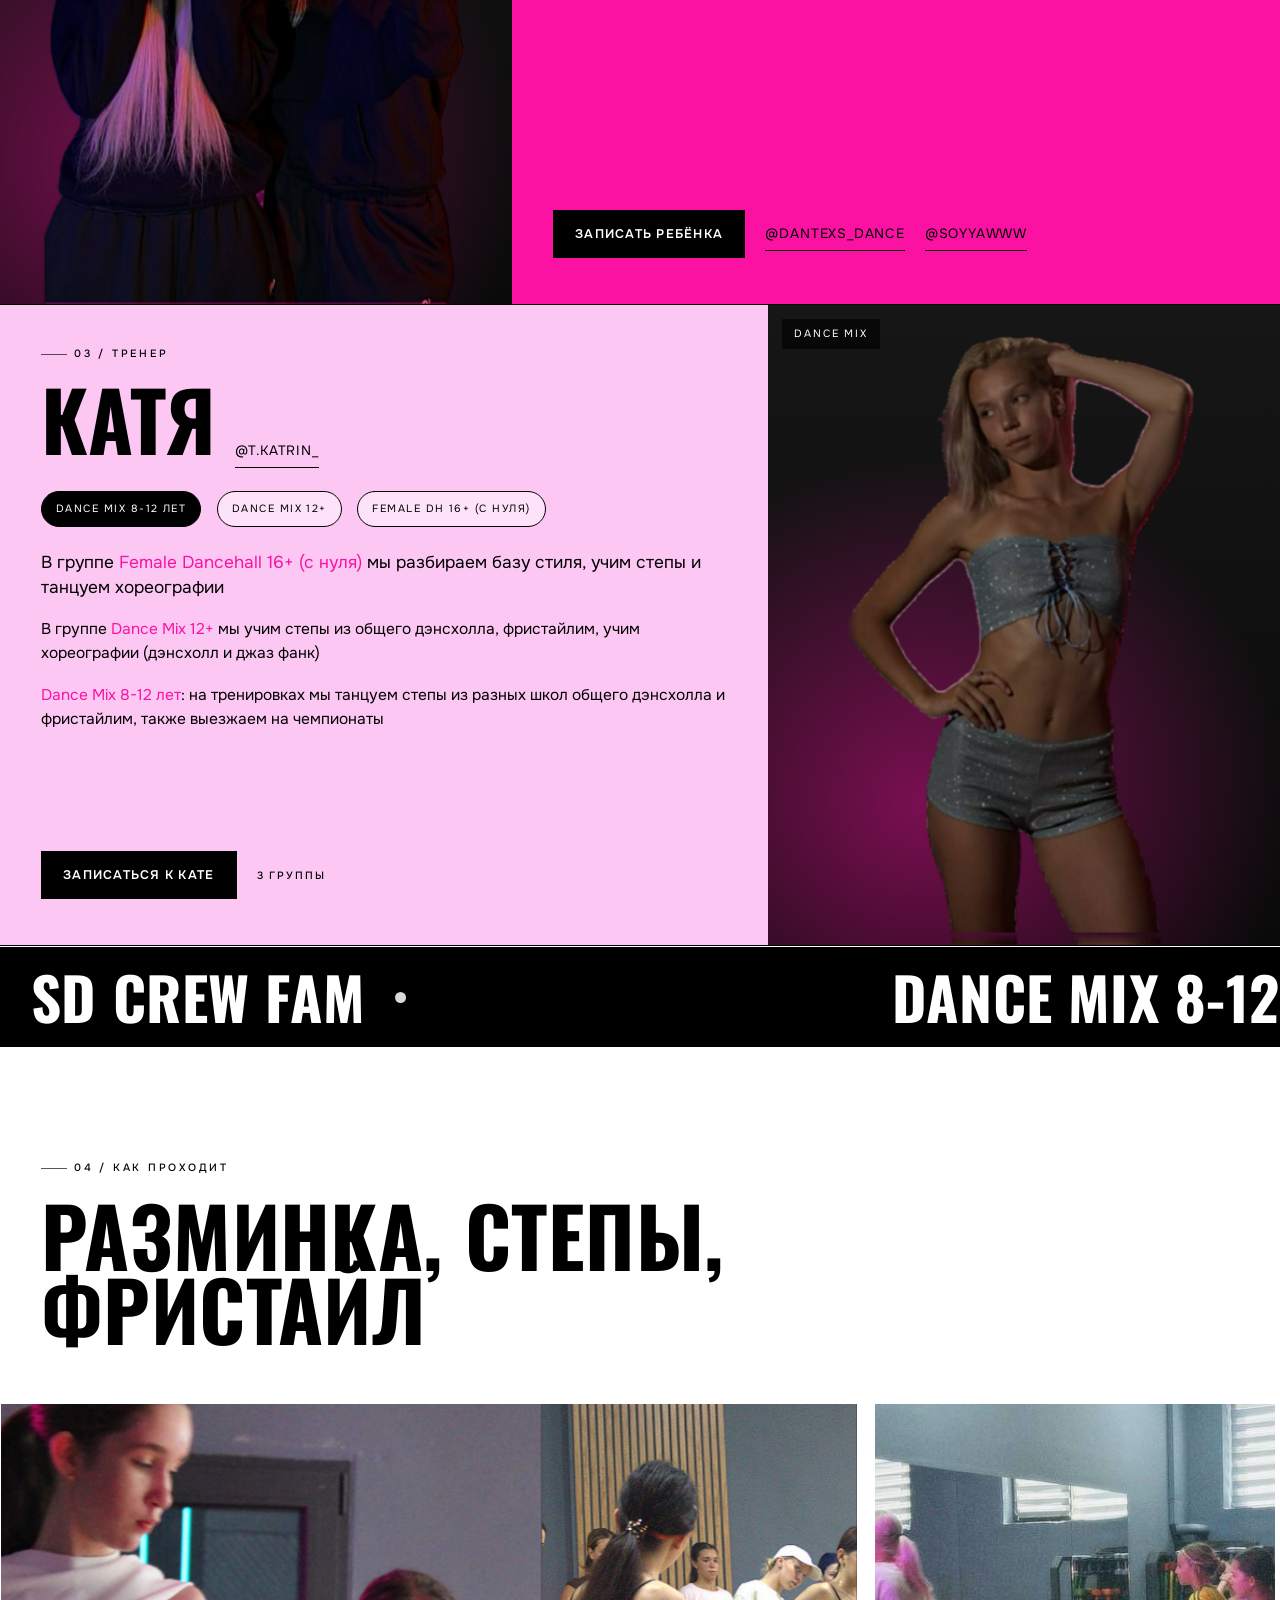
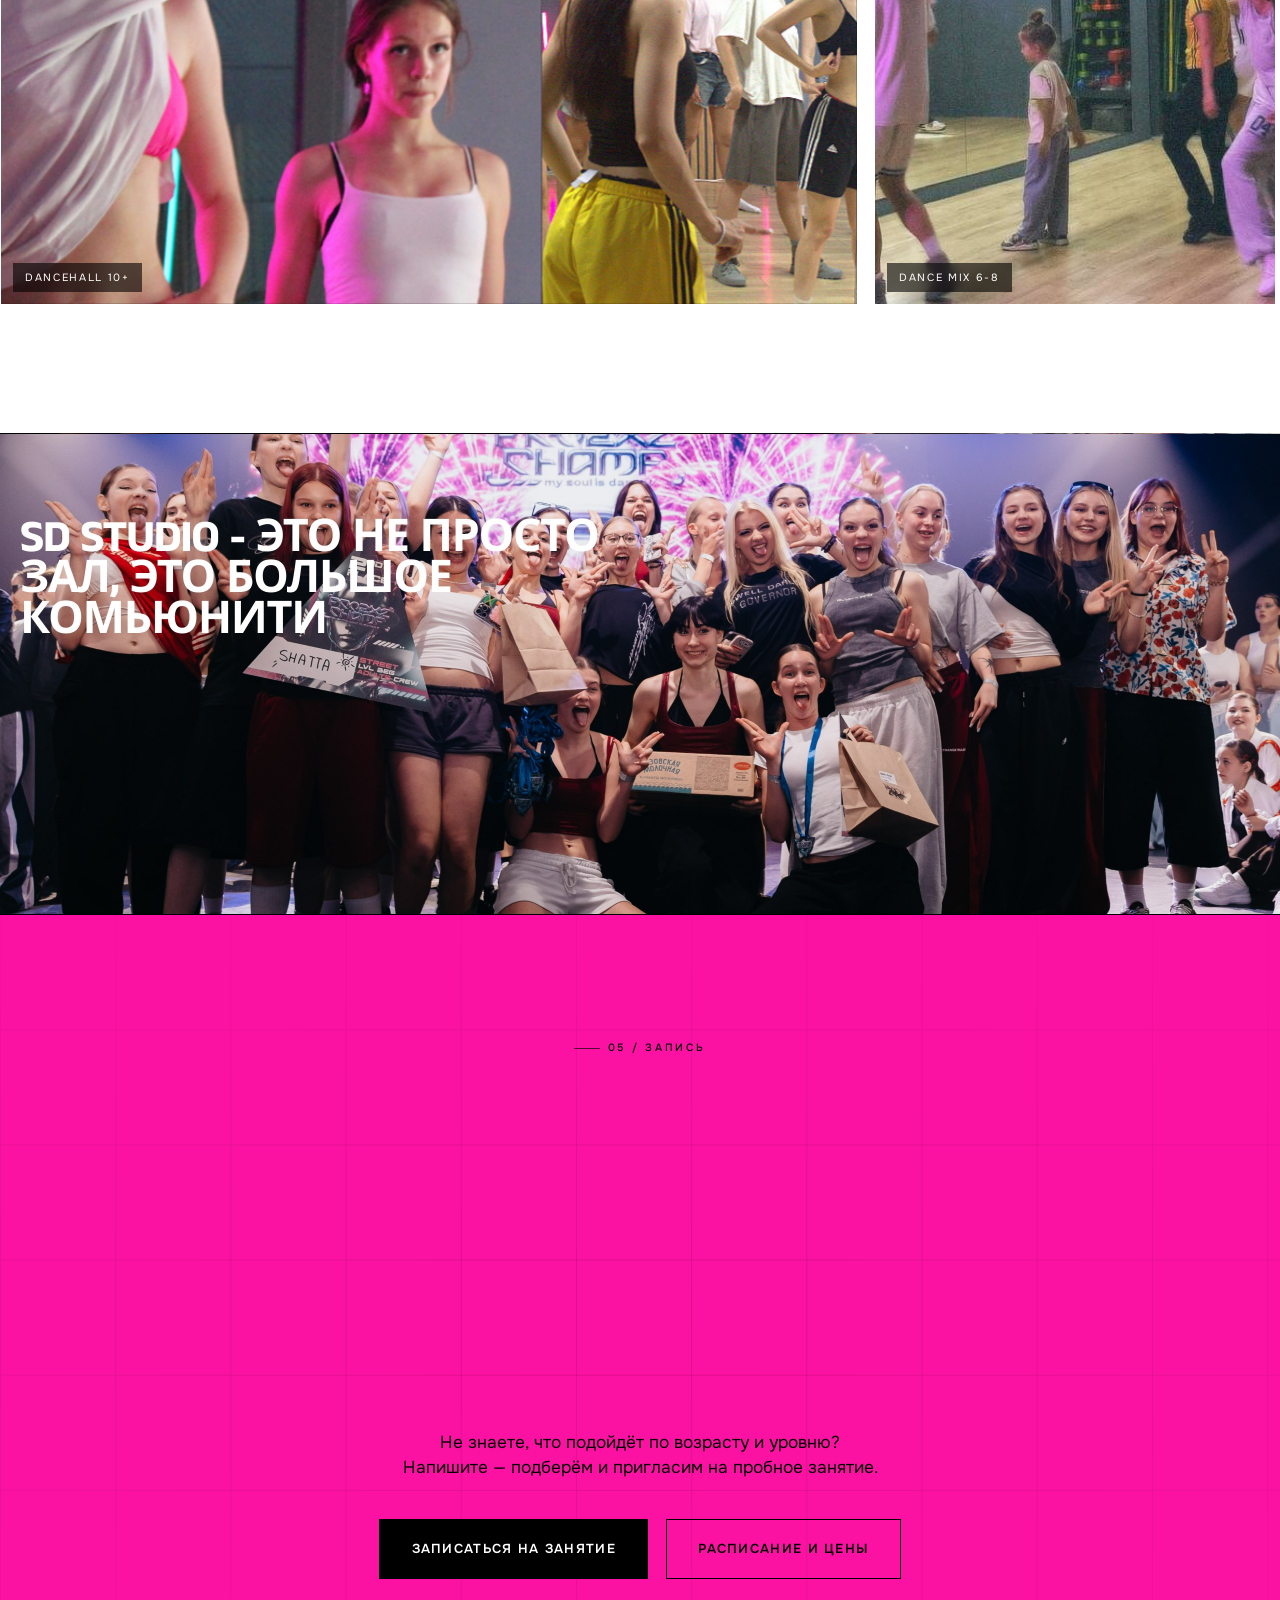
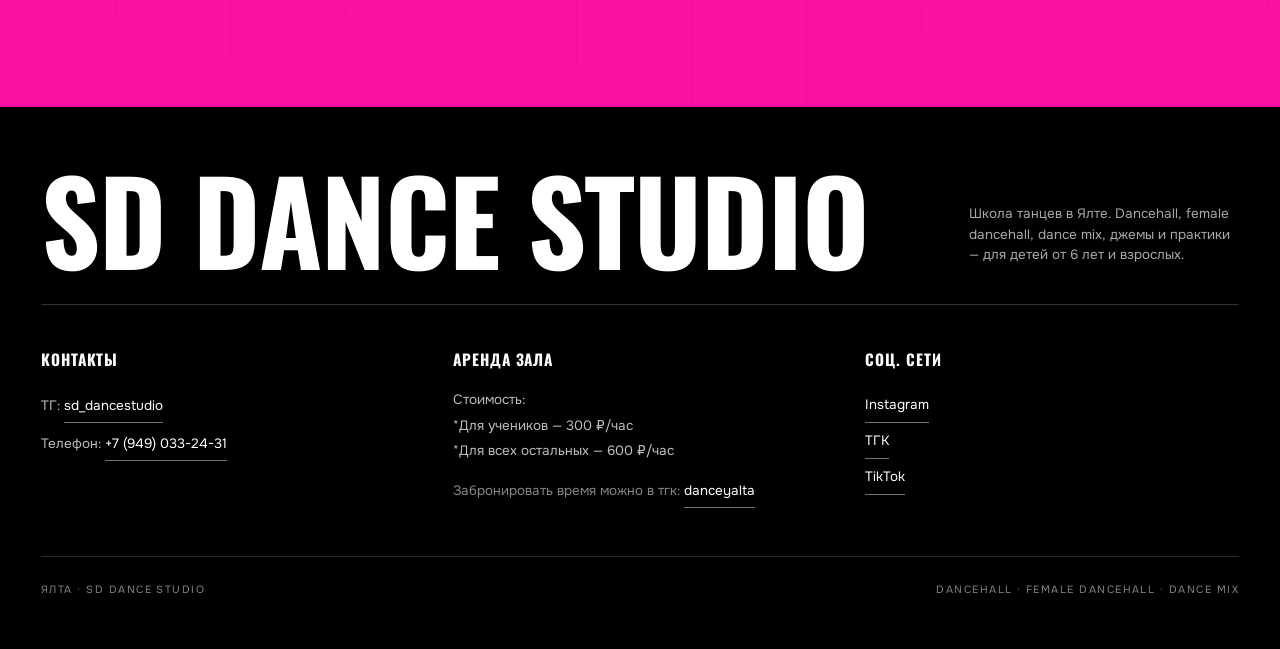
==== commit 0f6a5096: "Планшет: фото тренеров и групп больше не смещаются; ник Instagram dantexs_dance" ====
--- a/groups.html
+++ b/groups.html
@@ -9,13 +9,13 @@
 <meta name="theme-color" media="(prefers-color-scheme: light)" content="#fcc8f3">
 <meta name="theme-color" media="(prefers-color-scheme: dark)" content="#111111">
 <meta name="color-scheme" content="light dark">
-<link rel="canonical" href="https://vanyaka229.github.io/sd-site/groups.html">
+<link rel="canonical" href="https://sd-dance-st.ru/groups.html">
 <meta property="og:type" content="website">
 <meta property="og:site_name" content="SD Dance Studio">
 <meta property="og:title" content="Группы SD Dance Studio">
 <meta property="og:description" content="Направления и тренеры SD Dance Studio в Ялте.">
-<meta property="og:url" content="https://vanyaka229.github.io/sd-site/groups.html">
-<meta property="og:image" content="https://vanyaka229.github.io/sd-site/assets/img/og-preview.jpg">
+<meta property="og:url" content="https://sd-dance-st.ru/groups.html">
+<meta property="og:image" content="https://sd-dance-st.ru/og-preview.jpg">
 <meta property="og:image:type" content="image/jpeg">
 <meta property="og:image:width" content="1200">
 <meta property="og:image:height" content="630">
@@ -24,13 +24,13 @@
 <meta name="twitter:card" content="summary_large_image">
 <meta name="twitter:title" content="Группы SD Dance Studio">
 <meta name="twitter:description" content="Dancehall, Female Dancehall и Dance Mix в Ялте. Пробное занятие — 300 ₽.">
-<meta name="twitter:image" content="https://vanyaka229.github.io/sd-site/assets/img/og-preview.jpg">
+<meta name="twitter:image" content="https://sd-dance-st.ru/og-preview.jpg">
 <link rel="icon" href="assets/favicon.svg" type="image/svg+xml">
 <link rel="preload" href="assets/fonts/oswald-cyrillic-700.woff2" as="font" type="font/woff2" crossorigin>
 <link rel="preload" href="assets/fonts/onest-cyrillic-400.woff2" as="font" type="font/woff2" crossorigin>
-<link rel="stylesheet" href="css/fonts.css">
-<link rel="stylesheet" href="css/style.css">
-<link rel="stylesheet" href="css/motion.css">
+<link rel="stylesheet" href="css/fonts.css?v=20261115-1">
+<link rel="stylesheet" href="css/style.css?v=20261115-1">
+<link rel="stylesheet" href="css/motion.css?v=20261115-1">
 
 <!-- Микроразметка: поисковики и нейросети понимают, что это школа танцев в Ялте.
      Все факты взяты с самого сайта (футер и страница цен), ничего не додумано. -->
@@ -38,12 +38,12 @@
 {
   "@context": "https://schema.org",
   "@type": "DanceSchool",
-  "@id": "https://vanyaka229.github.io/sd-site/#studio",
+  "@id": "https://sd-dance-st.ru/#studio",
   "name": "SD Dance Studio",
   "description": "Танцевальная школа в Ялте: dancehall, female dancehall и dance mix для детей от 6 лет и взрослых, джемы и практики.",
-  "url": "https://vanyaka229.github.io/sd-site/",
-  "image": "https://vanyaka229.github.io/sd-site/assets/img/og-preview.jpg",
-  "logo": "https://vanyaka229.github.io/sd-site/assets/img/logo-sd.png",
+  "url": "https://sd-dance-st.ru/",
+  "image": "https://sd-dance-st.ru/og-preview.jpg",
+  "logo": "https://sd-dance-st.ru/assets/img/logo-sd.png",
   "telephone": "+7 (949) 033-24-31",
   "address": { "@type": "PostalAddress", "addressLocality": "Ялта" },
   "areaServed": "Ялта",
@@ -153,7 +153,7 @@
     </div>
 
     <div class="gpanel__media rv rv--scale mask-media">
-      <img src="assets/img/trainer-ira.png" width="510" height="508" loading="lazy" data-parallax="0.07" alt="Тренер Ира">
+      <img src="assets/img/trainer-ira.png" width="510" height="508" loading="lazy" alt="Тренер Ира">
       <span class="gpanel__tag">Female Dancehall</span>
     </div>
   </section>
@@ -177,14 +177,13 @@
       </div>
       <div class="gpanel__foot rv">
         <button class="btn btn--black" type="button" data-booking data-magnet="0.14">Записать ребёнка</button>
-        <a class="gpanel__nick" href="https://instagram.com/dantex.dance" target="_blank" rel="noopener">@dantex.dance</a>
+        <a class="gpanel__nick" href="https://www.instagram.com/dantexs_dance" target="_blank" rel="noopener">@dantexs_dance</a>
         <a class="gpanel__nick" href="https://instagram.com/soyyawww" target="_blank" rel="noopener">@soyyawww</a>
       </div>
     </div>
 
     <div class="gpanel__media rv rv--scale mask-media">
-      <img src="assets/img/trainers-dasha-sonya.png" width="432" height="514" loading="lazy"
-           data-parallax="0.07" alt="Тренеры Даша и Соня">
+      <img src="assets/img/trainers-dasha-sonya.png" width="432" height="514" loading="lazy" alt="Тренеры Даша и Соня">
       <span class="gpanel__tag">Dance Mix · дети</span>
     </div>
   </section>
@@ -217,7 +216,7 @@
     </div>
 
     <div class="gpanel__media rv rv--scale mask-media">
-      <img src="assets/img/trainer-katya.png" width="368" height="616" loading="lazy" data-parallax="0.07" alt="Тренер Катя">
+      <img src="assets/img/trainer-katya.png" width="368" height="616" loading="lazy" alt="Тренер Катя">
       <span class="gpanel__tag">Dance Mix</span>
     </div>
   </section>
@@ -428,7 +427,7 @@
        stroke-linejoin="round" aria-hidden="true"><path d="M12 19V5"/><path d="m5 12 7-7 7 7"/></svg>
 </button>
 
-<script src="js/main.js"></script>
-<script src="js/motion.js"></script>
+<script src="js/main.js?v=20261115-1"></script>
+<script src="js/motion.js?v=20261115-1"></script>
 </body>
 </html>
--- a/css/style.css
+++ b/css/style.css
@@ -1142,23 +1142,6 @@
   background: linear-gradient(180deg, rgb(11 11 11 / 52%) 0%, rgb(11 11 11 / 12%) 45%, rgb(11 11 11 / 72%) 100%);
 }
 
-/* Резкий кадр полосы: своя колонка, ширина не выше натуральной (854 px) */
-.photoband__shot {
-  position: relative;
-  z-index: 2;
-  width: min(100%, 854px);
-  aspect-ratio: 4 / 5;
-  margin: 0;
-  overflow: hidden;
-  box-shadow: 0 30px 90px rgb(0 0 0 / 45%);
-}
-
-.photoband__shot img {
-  width: 100%; height: 100%;
-  object-fit: cover;
-  object-position: 50% 40%;
-}
-
 /* Полоса: во всю ширину идёт размытая версия кадра, поверх неё — резкий кадр
    в своём натуральном размере. Слева типографика, внизу подпись. */
 .photoband__inner {
@@ -1185,8 +1168,14 @@
   box-shadow: 0 30px 90px rgb(0 0 0 / 45%);
 }
 
+/* Параллакс (data-parallax="0.16") сдвигает кадр до ±16 px. Чтобы сдвиг не
+   открывал полосу фона у края, кадр чуть выше и шире своего слота: 4% запаса
+   сверху и снизу хватает на весь ход. */
 .photoband__shot img {
-  width: 100%; height: 100%;
+  position: relative;
+  top: -4%;
+  width: 100%;
+  height: 108%;
   object-fit: cover;
   object-position: 50% 40%;
 }
@@ -1717,25 +1706,30 @@
   background:
     radial-gradient(120% 90% at 30% 78%, rgb(251 18 162 / 46%) 0%, transparent 60%),
     linear-gradient(180deg, #161616 0%, #0a0a0a 100%);
-  min-height: clamp(320px, 52vw, 660px);
-}
-
+  /* Пропорция вместо пиксельного min-height: на десктопе высоту всё равно
+     задаёт строка сетки (панель тянется по тексту), на планшете и телефоне
+     высоту считает aspect-ratio — поэтому на промежуточных ширинах панель
+     не «прыгает» и не режет фигуру. */
+  aspect-ratio: 4 / 5;
+  min-height: 0;
+}
+
+/* Фигура тренера — вырезка на прозрачном фоне, поэтому её место в потоке,
+   а не position:absolute (раньше параллакс из js/motion.js писал inline
+   transform и затирал translateX(-50%) — фигуру сдвигало на пол-ширины
+   и срезало краем панели). Теперь картинка просто заполняет контейнер:
+   object-fit: contain сохраняет всю фигуру (cover срезал бы руки и ноги),
+   object-position прижимает её к «полу» панели. */
 .gpanel__media img {
-  position: absolute;
-  left: 50%; bottom: 0;
-  width: auto;
-  max-width: 86%;
-  height: auto;
-  /* фигура всегда помещается в панель: раньше при узкой колонке
-     вырезку срезало краем и она «пропадала» */
-  max-height: 96%;
-  transform: translateX(-50%);
+  display: block;
+  width: 100%;
+  height: 100%;
   object-fit: contain;
-  object-position: bottom center;
-  will-change: transform;
-}
-
-.gpanel--alt .gpanel__media img { max-width: 78%; }
+  object-position: 50% 100%;
+}
+
+/* Две фигуры в кадре занимают его плотнее — даём им небольшие поля */
+.gpanel--alt .gpanel__media img { padding-inline: 6%; }
 
 /* Розовая звезда-наклейка убрана по замечанию владельца:
    правило оставлено пустым, чтобы не терять историю правки. */
@@ -1786,6 +1780,10 @@
   position: relative;
   overflow: hidden;
   background: #0e0e0e;
+  /* Появление блока отдано кадру (.community img в css/motion.css). Сдвиг самой
+     секции на 22 px (базовый --rv-y) визуально наезжал на следующую — на
+     планшете это читалось как «верх секции поверх предыдущей». */
+  --rv-y: 0px;
 }
 
 .community img {
@@ -2313,7 +2311,10 @@
     padding-block: clamp(24px, 4vw, 44px) clamp(20px, 3vw, 36px);
   }
 
-  .gpanel__media { min-height: clamp(300px, 62vw, 520px); }
+  /* Панель тренера в одну колонку: широкий кинематографичный кадр вместо
+     высокой плиты — фигура остаётся целиком, панель не растягивается на
+     пол-экрана по высоте. */
+  .gpanel__media { aspect-ratio: 16 / 9; min-height: 0; }
 
   .offer__inner { grid-template-columns: 1fr; }
 
@@ -2364,6 +2365,9 @@
 
   .mobile-cta { display: block; }
 
+  /* На телефоне 16:9 для панели тренера слишком низкий — фигура мельчает */
+  .gpanel__media { aspect-ratio: 4 / 3; }
+
   .rail { padding-inline: var(--gutter); }
 
   .sec-head__title { max-width: none; }
@@ -2383,3 +2387,30 @@
 @media (min-width: 2400px) {
   :root { --shell: 1760px; }
 }
+
+/* --- 32. Вертикальный ролик ------------------------------------------------ */
+/* Разметка блока пока закомментирована в index.html: файл монтажа ещё не готов.
+   Стили готовы заранее, чтобы включение было одним действием.
+   Кадр строго 9:16, видео грузится лениво (preload="none" в разметке). */
+.reel { background: var(--black); color: var(--white); }
+
+.reel__figure { margin: 0; display: grid; justify-items: center; gap: 16px; }
+
+.reel__frame {
+  position: relative;
+  width: min(100%, 420px);
+  aspect-ratio: 9 / 16;
+  background: var(--coal-2);
+  overflow: hidden;
+}
+
+.reel__video {
+  display: block;
+  width: 100%;
+  height: 100%;
+  object-fit: cover;
+  background: var(--coal-2);
+}
+
+.reel__cap { font-size: var(--fs-small); color: rgb(255 255 255 / 62%); text-align: center; }
+.reel__link { color: var(--pink); }
